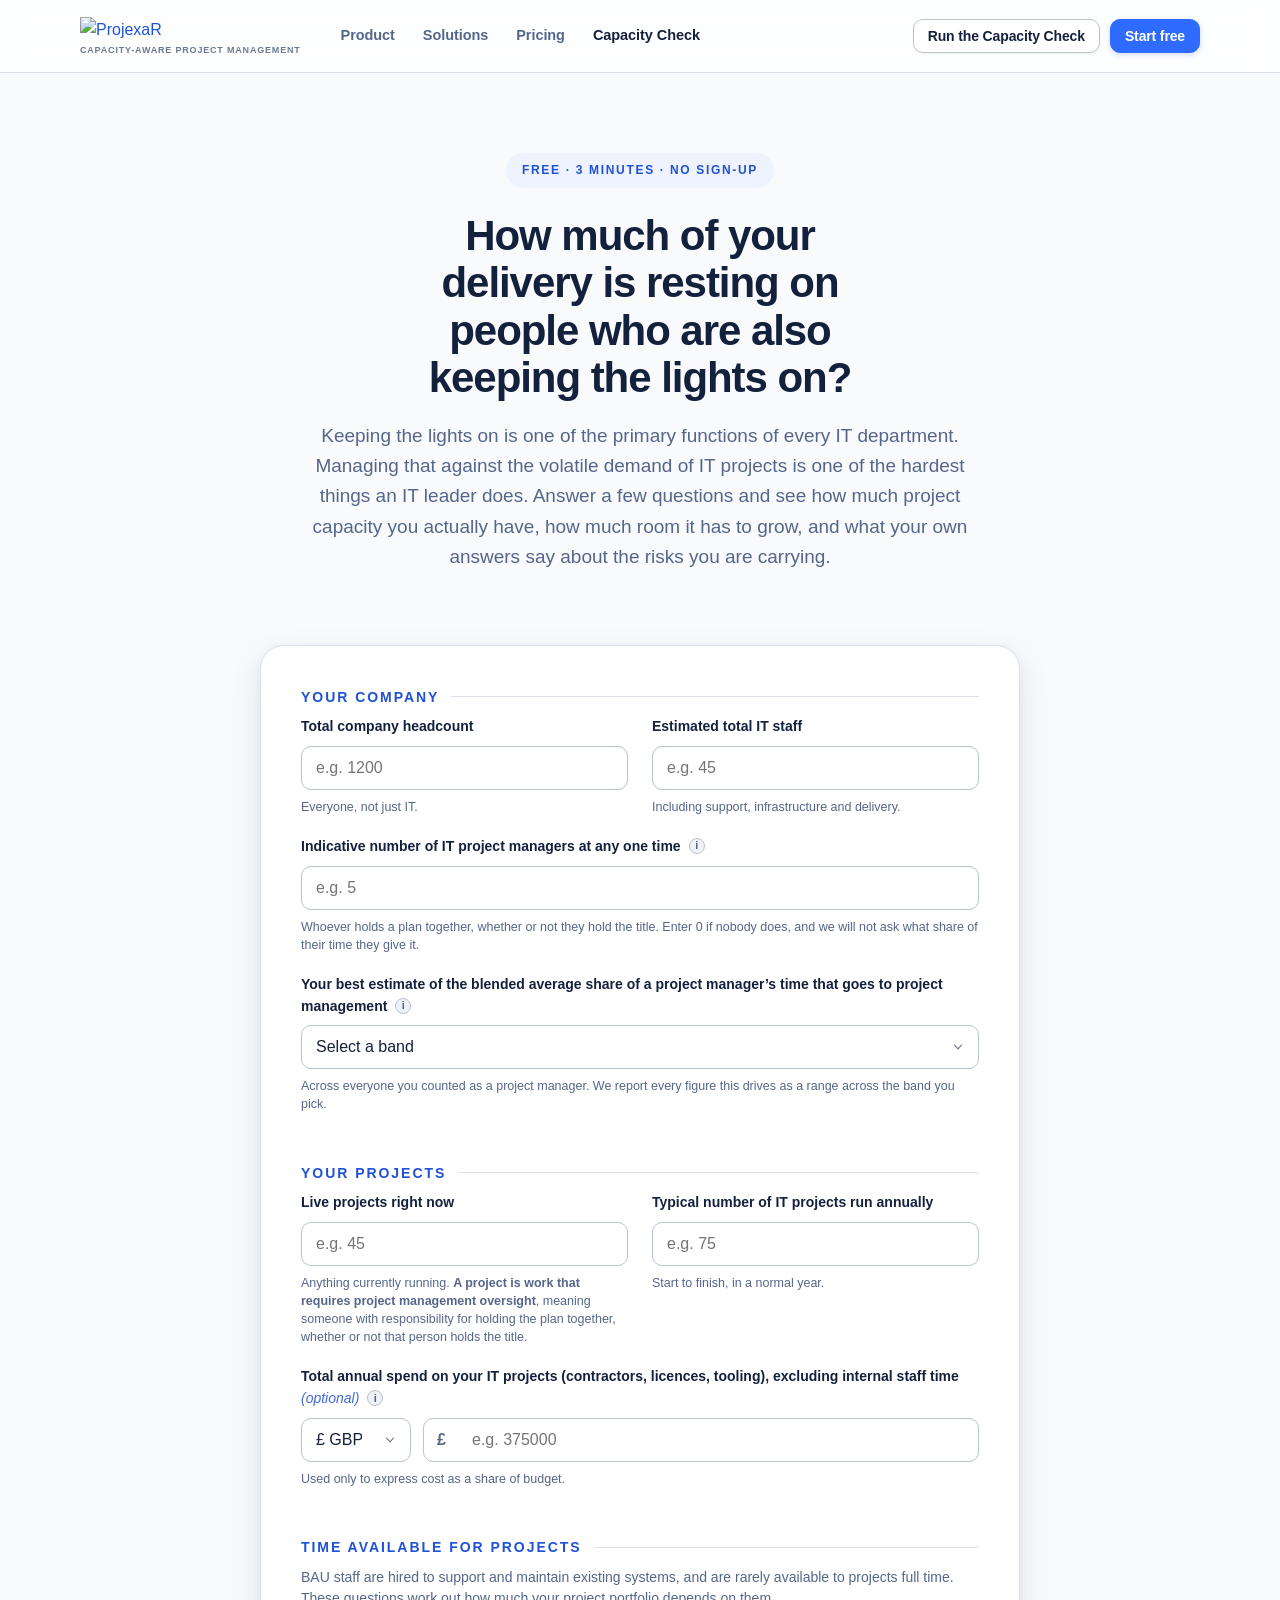
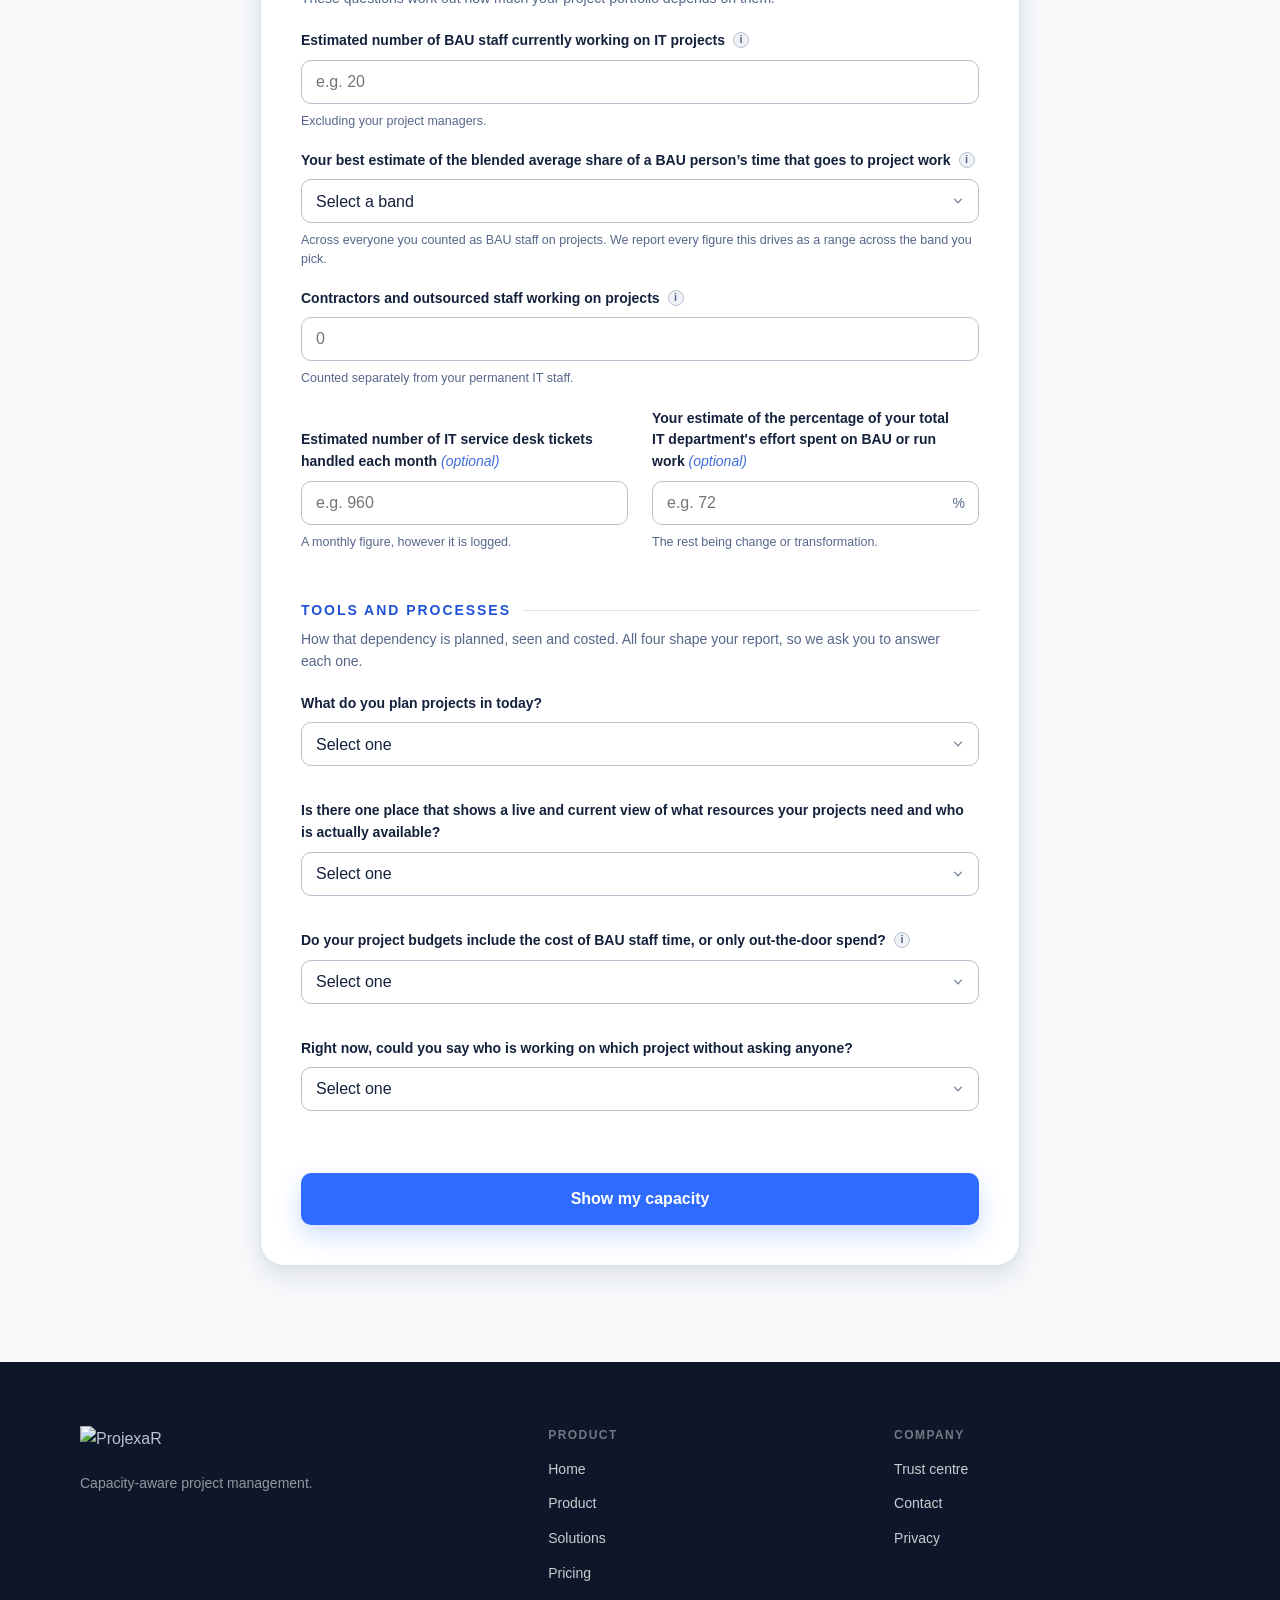
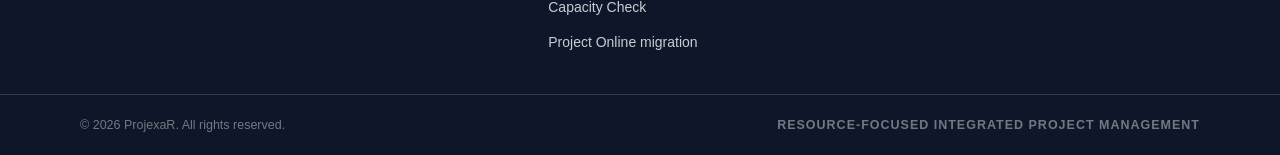
==== public/capacity-check/index.html @ 336a3973 "Replace two unsupported claims about Microsoft's products The PR15 source guard flagged two publishe" ====
<!DOCTYPE html>
<html lang="en-GB">
<head>
<meta charset="UTF-8">
<meta name="viewport" content="width=device-width, initial-scale=1.0">
<title>Capacity Check &mdash; ProjexaR</title>
<meta name="description" content="A free check of how much of your IT project delivery rests on BAU staff who are also keeping the lights on. Your results in a few minutes.">
<link rel="canonical" href="https://projexar.com/capacity-check/">
<link rel="icon" href="/assets/logo-mark.svg" type="image/svg+xml">
<!-- Link preview (§4.4). The report renders client-side, so a shared result URL
     previews blank in Teams and Slack and indexes blank. One static branded
     card, no per-result generation.

     og:image is absolute. A relative path fails on most platforms — they fetch
     the tag without a document base — and the failure is silent, which is how a
     relative path survives review.

     The description is generic on purpose. It describes the Capacity Check, not
     the reader's outcome: these tags are the same for every shared URL,
     including the permalinks that carry a respondent's own answers, and a
     description written about a result would be wrong on all of them. og:url is
     the canonical page for the same reason.

     Verification is manual and post-deploy. Teams and Slack cache OG data hard,
     so a first-attempt failure is nearly always a stale cache rather than broken
     markup — re-check through each platform's own debugger before editing
     anything here. -->
<meta property="og:type" content="website">
<meta property="og:url" content="https://projexar.com/capacity-check/">
<meta property="og:title" content="Capacity Check &mdash; ProjexaR">
<meta property="og:description" content="A free check of how much of your IT project delivery rests on BAU staff who are also keeping the lights on. Your results in a few minutes.">
<meta property="og:image" content="https://projexar.com/capacity-check/capacity-check-og.png">
<meta property="og:image:alt" content="A ProjexaR card reading &lsquo;Your projects are staffed by people who already have day jobs&rsquo;, above the words Capacity Check &mdash; free, three minutes, no sign-up.">
<meta name="twitter:card" content="summary_large_image">
<style>
/* ==========================================================================
   ProjexaR Capacity Check — v5 (BAU capacity model)

   Supersedes v4's commitment-count model. The calculation core and every
   output are new; the token block, page structure, gate, permalink and
   print-first stylesheet carry over.

   Token names are taken from the ProjexaR design system export. Tokens marked
   ✚ are additions and should be confirmed or replaced by Claude Design.
   No literal colour, size, radius or duration values outside :root.
   ========================================================================== */

/* The two faces, self-hosted from /assets/fonts. Declared here rather than
   linked, because this page carries its own tokens and does not load
   /styles/tokens.css — the identical block lives there for the rest of the
   site. Nothing is fetched from fonts.googleapis.com or fonts.gstatic.com:
   that request handed a third party the visitor's IP before any consent.
   Both families are variable, so one file per subset covers every weight. */
@font-face{
  font-family:"Manrope"; font-style:normal; font-weight:400 800; font-display:swap;
  src:url("/assets/fonts/manrope-latin.woff2") format("woff2");
  unicode-range:U+0000-00FF,U+0131,U+0152-0153,U+02BB-02BC,U+02C6,U+02DA,U+02DC,U+0304,U+0308,U+0329,U+2000-206F,U+20AC,U+2122,U+2191,U+2193,U+2212,U+2215,U+FEFF,U+FFFD;
}
@font-face{
  font-family:"Manrope"; font-style:normal; font-weight:400 800; font-display:swap;
  src:url("/assets/fonts/manrope-latin-ext.woff2") format("woff2");
  unicode-range:U+0100-02BA,U+02BD-02C5,U+02C7-02CC,U+02CE-02D7,U+02DD-02FF,U+0304,U+0308,U+0329,U+1D00-1DBF,U+1E00-1E9F,U+1EF2-1EFF,U+2020,U+20A0-20AB,U+20AD-20C0,U+2113,U+2C60-2C7F,U+A720-A7FF;
}
@font-face{
  font-family:"JetBrains Mono"; font-style:normal; font-weight:400 700; font-display:swap;
  src:url("/assets/fonts/jetbrains-mono-latin.woff2") format("woff2");
  unicode-range:U+0000-00FF,U+0131,U+0152-0153,U+02BB-02BC,U+02C6,U+02DA,U+02DC,U+0304,U+0308,U+0329,U+2000-206F,U+20AC,U+2122,U+2191,U+2193,U+2212,U+2215,U+FEFF,U+FFFD;
}
@font-face{
  font-family:"JetBrains Mono"; font-style:normal; font-weight:400 700; font-display:swap;
  src:url("/assets/fonts/jetbrains-mono-latin-ext.woff2") format("woff2");
  unicode-range:U+0100-02BA,U+02BD-02C5,U+02C7-02CC,U+02CE-02D7,U+02DD-02FF,U+0304,U+0308,U+0329,U+1D00-1DBF,U+1E00-1E9F,U+1EF2-1EFF,U+2020,U+20A0-20AB,U+20AD-20C0,U+2113,U+2C60-2C7F,U+A720-A7FF;
}
:root{
  --ink-25:#f8fafc; --ink-50:#eef1f6; --ink-100:#dde2ea; --ink-200:#b9c2cf;
  --ink-300:#939fb2; --ink-400:#6b7a90; --ink-500:#55668a; --ink-600:#3d4e73;
  --ink-700:#2b3b5e; --ink-800:#1e2c4c; --ink-900:#14213d; --ink-950:#0d1729;
  --blue-25:#f6f9ff; --blue-50:#eef3ff; --blue-100:#dce6ff; --blue-200:#b9cdff;
  --blue-300:#8daeff; --blue-400:#5e8cff; --blue-500:#2f6bff; --blue-600:#1f52d6;
  --blue-700:#183fa6; --blue-800:#142f7a; --blue-900:#10224f;
  --red-50:#fdeff0; --red-100:#fbd8da; --red-300:#ec6a73; --red-400:#e0424c; --red-500:#c22a34; --red-600:#8d1d25;
  --amber-50:#fff7e8; --amber-100:#ffecc7; --amber-300:#ffb93d; --amber-400:#e8991a; --amber-500:#b4740a; --amber-600:#7d5006;
  --teal-50:#e8fbf4; --teal-100:#c6f5e5; --teal-300:#2dd9a8; --teal-400:#17bd8e; --teal-500:#0e9e76; --teal-600:#0a7d5d; --teal-700:#08573f;

  --surface-page:#ffffff; --surface-subtle:var(--ink-25); --surface-card:#ffffff;
  --surface-muted:var(--ink-50); --surface-inverse:var(--ink-900);
  --surface-brand:var(--blue-500); --surface-brand-subtle:var(--blue-50);
  --surface-accent:var(--blue-900);     /* ✚ navy accent — portfolio growth ceiling */

  --text-body:var(--ink-700); --text-brand:var(--blue-600); --text-danger:var(--red-500);
  --text-heading:var(--ink-900);
  /* --text-strong was carried as an addition. The system's name for the darker
     heading colour is --text-heading, at the same value; kept as an alias so
     the use sites below still read as "strong". */
  --text-strong:var(--text-heading);
  /* These two are duplicated in /styles/tokens.css, which the rest of the site
     loads and this page deliberately does not. Change them in both places or
     the Capacity Check silently drifts from every other page. Both sit on
     --ink-500 (5.75:1 on white, 5.08:1 on --ink-50). The values they replace
     both failed WCAG AA: --ink-400 at 4.36:1 on white, --ink-300 at 2.68:1.
     The two tokens differ in intended usage, not in appearance. */
  --text-muted:var(--ink-500);
  --text-subtle:var(--ink-500);
  --text-inverse:#ffffff;
  --text-inverse-muted:rgba(255,255,255,.68);
  --text-accent-figure:var(--blue-300);/* ✚ growth ceiling figure on navy */

  --border-subtle:var(--ink-100); --border-default:var(--ink-200);
  --border-strong:var(--ink-300); --border-brand:var(--blue-500);
  --border-inverse:rgba(255,255,255,.16);
  --border-accent:rgba(255,255,255,.14); /* ✚ */
  --border-width:1px; --border-width-strong:1.5px; --focus-ring:rgba(47,107,255,.38);

  --status-over-bg:var(--red-50);      --status-over-dot:var(--red-300);    --status-over-fg:var(--red-500);
  --status-atrisk-bg:var(--amber-50);  --status-atrisk-dot:var(--amber-300);--status-atrisk-fg:var(--amber-500);
  --status-healthy-bg:var(--teal-50);  --status-healthy-dot:var(--teal-300);--status-healthy-fg:var(--teal-500);

  /* Solid RAG pill fills. Text colours are contrast-checked against each fill:
     white on --red-500 and dark ink on the amber and teal fills all clear
     WCAG AA at the pill's size and weight. */
  --pill-over-bg:var(--red-500);       --pill-over-fg:#ffffff;              /* ✚ */
  --pill-atrisk-bg:var(--amber-300);   --pill-atrisk-fg:var(--ink-900);     /* ✚ */
  --pill-healthy-bg:var(--teal-300);   --pill-healthy-fg:var(--ink-900);    /* ✚ */

  /* The corroboration check can return a note that carries no rating (§2.9), so
     it needs a neutral chip that is legible as "not a severity". Deliberately
     drawn from the ink ramp rather than the RAG ramp: a fourth colour beside
     red, amber and teal would read as a fourth severity. --ink-900 on --ink-100
     is 13.6:1, well clear of AA. */
  --pill-note-bg:var(--ink-100);       --pill-note-fg:var(--ink-900);
  --status-note-dot:var(--ink-200);

  /* Font stacks, confirmed against the design system export (tokens/fonts.css).
     The faces are declared @font-face at the top of this block, so the page
     stays self-contained and does not depend on /styles/tokens.css.
     --font-mono is unused here and declared for consistency with the system. */
  --font-sans:"Manrope","Helvetica Neue",Arial,sans-serif;
  --font-display:"Manrope","Helvetica Neue",Arial,sans-serif;
  --font-mono:"JetBrains Mono",ui-monospace,SFMono-Regular,Menlo,monospace;

  --text-display-3-size:clamp(30px,4.6vw,42px); --text-display-3-line:1.12; --text-display-3-track:-.025em;
  --text-h2-size:26px; --text-h2-line:1.24; --text-h2-track:-.017em;
  --text-h3-size:20px; --text-h3-line:1.3;  --text-h3-track:-.012em;
  --text-h4-size:17px; --text-h4-line:1.35;
  --text-body-lg-size:19px; --text-body-lg-line:1.6;
  --text-body-size:16px;    --text-body-line:1.62;
  --text-body-sm-size:14px; --text-body-sm-line:1.55;
  --text-caption-size:12.5px; --text-caption-line:1.45;
  --text-eyebrow-size:12px; --text-eyebrow-weight:700; --text-eyebrow-track:.14em; --text-eyebrow-line:1.2;
  /* ✚ The four fieldset headings. Same value as --text-body-sm-size, which is
     very likely the system's answer; kept separate pending that decision. */
  --text-legend-size:14px;                       /* ✚ */
  /* ✚ The single headline figure. The clamp tops out at --text-display-1-size;
     the system has no fluid step, so this stays local for now. */
  --text-figure-size:clamp(46px,8.5vw,76px);     /* ✚ */
  --text-metric-size:38px; --text-metric-line:1.05;
  --text-metric-track:-.02em; --text-metric-weight:800;
  --weight-regular:400; --weight-medium:500; --weight-semibold:600; --weight-bold:700; --weight-extrabold:800;

  --space-1:4px; --space-2:8px; --space-3:12px; --space-4:16px; --space-5:20px;
  --space-6:24px; --space-7:32px; --space-8:40px; --space-9:48px; --space-10:64px;
  --space-11:80px; --space-12:96px;

  --radius-xs:4px; --radius-sm:6px; --radius-md:10px; --radius-lg:14px; --radius-xl:20px;
  --radius-control:10px; --radius-card:16px; --radius-surface:24px; --radius-pill:999px;
  --rag-bar:4px;   /* ✚ no system equivalent — --radius-xs shares the value but
                      not the meaning, and the system has no border-width step
                      between --border-width-strong and this. */

  --shadow-xs:0 1px 2px rgba(20,33,61,.06);
  --shadow-sm:0 1px 3px rgba(20,33,61,.07),0 1px 2px rgba(20,33,61,.04);
  --shadow-md:0 4px 12px rgba(20,33,61,.08),0 1px 3px rgba(20,33,61,.05);
  --shadow-lg:0 12px 32px rgba(20,33,61,.10),0 2px 8px rgba(20,33,61,.05);
  --shadow-xl:0 28px 64px rgba(20,33,61,.14),0 6px 16px rgba(20,33,61,.06);
  --shadow-brand:0 10px 24px rgba(47,107,255,.24); --shadow-brand-sm:0 2px 6px rgba(47,107,255,.22);
  --shadow-focus:0 0 0 3px var(--focus-ring);

  --container-narrow:760px; --container-mid:920px; --gutter:24px;
  /* ✚ PR10 §2 — one reading column, for every prose block on the page.

     There was no such rule before this. Eight blocks carried a max-width in ch
     at five different values, and ch resolves against each element's OWN
     font-size: 58ch on the 19px hero lead is 672px, 60ch on the 12.5px bands
     statement is 457px, 64ch on the 14px navy-card notes is 547px. Five nominal
     values across four type sizes produced eight different columns between
     457px and 695px inside containers between 678px and 872px. Three more prose
     blocks — the finding bodies, the gate blurb and the closing verdict —
     carried no measure at all and ran to their container, the finding bodies at
     77 characters against the 60 of the section lead directly above them. The
     blocks that read as broken were the ones set in the smallest type, because
     that is where a character count and a physical column disagree most.

     A reading measure is a physical distance, not a character count. The
     character-count heuristic is a proxy for that distance at body size; used
     across four sizes it inverts, giving the smallest type the shortest line.
     The same finding is already recorded at --midcta-measure, where PR5 reached
     it for one box and did not generalise it.

     660px is the column. At the four sizes the page sets prose in it is 57
     characters at 19px, 68 at 16px and 77 at 14px — the whole range inside the
     comfortable band, and the same column on screen for all of them. Where a
     container is narrower than 660px the container wins, which is the correct
     order: this caps a measure, it does not set one.

     Two rules are deliberately NOT this one, and neither is a reading measure:
     .hero h1's 19ch, which balances a display headline by line count, and
     --midcta-measure, which is an alignment column shared by children of three
     different sizes. */
  --measure:660px;         /* ✚ */
  --bar-height:10px;       /* ✚ the band track under a rated tile, and the row
                         its two threshold labels sit in. No system equivalent —
                         the system has no meter or track component. */
  --bar-tick-row:16px;     /* ✚ */
  --midcta-measure:500px;  /* ✚ the single content width inside the conversion
                         box. Everything in it sits in this column; only the
                         alignment inside the column changes. In px and not in
                         ch: max-width in ch resolves against each element's own
                         font-size, so a ch measure gave the 20px heading, the
                         16px prose and the 12.5px trial line three different
                         widths — which is the fault, not the fix. 500px is the
                         prose measure the box already had, around 52 characters
                         of body text. */
  --fact-figure-col:156px; /* ✚ the fixed first column of Your Numbers. Measured
                         at --text-h3-size against the widest figures the list
                         can print: "Not computed" is 138px and a three-digit
                         FTE range 149px, so this leaves room without leaving a
                         hole. Anything wider wraps inside the column. No system
                         equivalent. */
  --tile-min:260px;   /* ✚ smallest a RAG tile gets before the grid rewraps; the
                         min() at the use site keeps the track from overflowing a
                         viewport narrower than the track itself */
  --control-height-md:44px; --control-height-lg:52px;
  --control-pad-x-sm:14px; --control-pad-x-lg:28px;
  --duration-fast:140ms; --ease-standard:cubic-bezier(.2,.6,.2,1);
  --lift-y:-2px; --press-scale:.985;
}
@media (prefers-reduced-motion:reduce){
  :root{ --duration-fast:0ms; --lift-y:0px; --press-scale:1; }
  *,*::before,*::after{ animation-duration:.001ms !important; transition-duration:.001ms !important; }
}
*,*::before,*::after{ box-sizing:border-box; }
body{ margin:0; background:var(--surface-subtle); color:var(--text-body); font-family:var(--font-sans);
  font-size:var(--text-body-size); line-height:var(--text-body-line); -webkit-font-smoothing:antialiased; }
h1,h2,h3{ margin:0; font-family:var(--font-display); color:var(--text-strong); }
p{ margin:0; }
a{ color:var(--text-brand); }
:focus-visible{ outline:none; box-shadow:var(--shadow-focus); border-radius:var(--radius-sm); }
.wrap{ max-width:var(--container-mid); margin:0 auto; padding-inline:var(--gutter); }

.hero{ padding-block:var(--space-11) var(--space-6); text-align:center; }
.eyebrow{ display:inline-block; font-size:var(--text-eyebrow-size); font-weight:var(--text-eyebrow-weight);
  letter-spacing:var(--text-eyebrow-track); text-transform:uppercase; color:var(--text-brand);
  background:var(--surface-brand-subtle); padding:var(--space-2) var(--space-4); border-radius:var(--radius-pill); }
.hero h1{ font-size:var(--text-display-3-size); line-height:var(--text-display-3-line);
  letter-spacing:var(--text-display-3-track); font-weight:var(--weight-extrabold);
  max-width:19ch; margin:var(--space-6) auto var(--space-5); }
.hero .lead{ font-size:var(--text-body-lg-size); line-height:var(--text-body-lg-line);
  color:var(--text-muted); max-width:var(--measure); margin-inline:auto; }

/* ---------------------------------------------------------------- the form */
.panel{ background:var(--surface-card); border:var(--border-width) solid var(--border-subtle);
  border-radius:var(--radius-surface); box-shadow:var(--shadow-lg); padding:var(--space-8);
  max-width:var(--container-narrow); margin:var(--space-9) auto var(--space-12); text-align:left; }

/* PR10 §5 — the collapse control above the form.

   Not rendered until a report exists. Before that there is nothing to collapse
   and the page is unchanged from what it has always been, which is the point:
   the manual path meets this control only after it has produced the thing the
   control hides. Styled as a card rather than as a disclosure triangle, because
   collapsed it is the only thing between the header and the results and has to
   look like a control rather than like a caption. */
.tool-shell > summary{ display:none; }
.tool-shell[data-collapsible] > summary{
  display:flex; align-items:baseline; flex-wrap:wrap; gap:var(--space-2) var(--space-4);
  max-width:var(--container-narrow); margin:var(--space-9) auto 0; cursor:pointer; list-style:none;
  padding:var(--space-4) var(--space-6); background:var(--surface-card);
  border:var(--border-width) solid var(--border-subtle); border-radius:var(--radius-card);
  box-shadow:var(--shadow-sm); }
.tool-shell > summary::-webkit-details-marker{ display:none; }
.tool-shell[data-collapsible] > summary:hover{ border-color:var(--border-strong); }
.tool-shell[data-collapsible] > summary:focus-visible{ outline:none; box-shadow:var(--shadow-focus); }
.tool-summary-label{ font-weight:var(--weight-bold); color:var(--text-strong); }
.tool-summary-hint{ font-size:var(--text-body-sm-size); color:var(--text-muted); }
/* The chevron, drawn the same way the finding cards draw theirs. */
.tool-shell[data-collapsible] > summary::after{ content:""; margin-left:auto; width:9px; height:9px; flex:none;
  align-self:center; border-right:2px solid var(--text-subtle); border-bottom:2px solid var(--text-subtle);
  transform:rotate(45deg) translate(-2px,-2px); transition:transform var(--duration-fast) var(--ease-standard); }
.tool-shell[data-collapsible][open] > summary::after{ transform:rotate(-135deg) translate(-2px,-2px); }
/* With the summary present the panel no longer needs its own top margin: the
   two would otherwise stack into a gap wider than either. */
.tool-shell[data-collapsible] .panel{ margin-top:var(--space-4); }

.fieldset{ border:0; padding:0; margin:0; }
.fieldset + .fieldset{ margin-top:var(--space-9); }
.legend{ display:flex; align-items:center; gap:var(--space-3); width:100%;
  font-size:var(--text-legend-size); font-weight:var(--weight-extrabold);
  letter-spacing:var(--text-eyebrow-track); text-transform:uppercase; color:var(--text-brand);
  margin-bottom:var(--space-2); padding:0; }
.legend::after{ content:""; flex:1; height:var(--border-width); background:var(--border-subtle); }
.legend-note{ display:block; margin-bottom:var(--space-5); max-width:var(--measure);
  font-size:var(--text-body-sm-size); line-height:var(--text-body-sm-line); color:var(--text-muted); }

/* Two columns of label / control / footnote, aligned row by row. Subgrid keeps
   a long label in one column from pushing its own control out of step with the
   control beside it; the @supports fallback reserves two lines of label height
   instead, which is close enough on the browsers that need it. */
.grid{ display:grid; grid-template-columns:1fr 1fr; column-gap:var(--space-6); row-gap:var(--space-5); align-items:start; }
.field{ display:grid; grid-template-rows:subgrid; grid-row:span 3; row-gap:var(--space-2); min-width:0; }
.field.full{ grid-column:1 / -1; }
@supports not (grid-template-rows:subgrid){
  .field{ display:block; } .field > * + *{ margin-top:var(--space-2); }
  .grid > .field > label{ min-height:calc(2 * var(--text-body-sm-size) * var(--text-body-sm-line)); }
}
@media (max-width:600px){
  .grid{ grid-template-columns:1fr; }
  .field{ grid-row:auto; grid-template-rows:none; display:block; }
  .field > * + *{ margin-top:var(--space-2); }
}
.field label{ font-size:var(--text-body-sm-size); line-height:var(--text-body-sm-line);
  font-weight:var(--weight-semibold); color:var(--text-strong); align-self:end; }
.field label .opt{ font-weight:var(--weight-medium); font-style:italic; color:var(--text-brand); opacity:.85; }
.field .under{ font-size:var(--text-caption-size); line-height:var(--text-caption-line); align-self:start; }
.field .hint{ color:var(--text-subtle); }
.field .error{ display:none; font-weight:var(--weight-semibold); color:var(--text-danger); }
.field.is-invalid .hint{ display:none; }
.field.is-invalid .error{ display:block; }

.info{ display:inline-flex; align-items:center; justify-content:center; flex:none;
  width:16px; height:16px; margin-left:var(--space-2); vertical-align:text-bottom;
  border-radius:var(--radius-pill); background:var(--surface-muted); color:var(--text-subtle);
  font-size:11px; font-weight:var(--weight-bold); font-style:normal; cursor:help;
  border:var(--border-width) solid var(--border-default); }
.info:hover,.info:focus-visible{ background:var(--surface-brand-subtle); color:var(--text-brand); border-color:var(--border-brand); }
/* The icon is an atomic inline, so UAX #14 allows a line break either side of
   it whether or not there is whitespace there — a label long enough to wrap can
   drop it onto a line of its own, away from the word it annotates. Asking for a
   considered last line pulls the preceding word down with it instead. Browsers
   without text-wrap:pretty simply keep today's behaviour. */
.tile .t-label,.field label{ text-wrap:pretty; }
.tip{ position:relative; display:inline-block; }
.tip::after{ content:attr(data-tip); position:absolute; left:0; top:calc(100% + var(--space-2));
  width:min(320px,72vw); z-index:20; opacity:0; visibility:hidden;
  background:var(--surface-inverse); color:var(--text-inverse);
  padding:var(--space-3) var(--space-4); border-radius:var(--radius-md); box-shadow:var(--shadow-lg);
  font-size:var(--text-caption-size); line-height:var(--text-caption-line); font-weight:var(--weight-regular);
  transition:opacity var(--duration-fast) var(--ease-standard); }
.tip:hover::after,.tip:focus-within::after{ opacity:1; visibility:visible; }

.control{ position:relative; }
.control[data-suffix]::after{ content:attr(data-suffix); position:absolute; right:var(--control-pad-x-sm);
  top:50%; transform:translateY(-50%); pointer-events:none;
  font-size:var(--text-body-sm-size); color:var(--text-subtle); }
.control[data-suffix] input{ padding-right:var(--space-10); }
.control.with-prefix input{ padding-left:var(--space-9); }
.control .prefix{ position:absolute; left:var(--control-pad-x-sm); top:50%; transform:translateY(-50%);
  pointer-events:none; font-size:var(--text-body-size); color:var(--text-muted); font-weight:var(--weight-semibold); }
input[type=number],input[type=text],input[type=email],select{
  width:100%; height:var(--control-height-md); padding-inline:var(--control-pad-x-sm);
  font:inherit; font-size:var(--text-body-size); color:var(--text-strong);
  background:var(--surface-card); border:var(--border-width-strong) solid var(--border-default);
  border-radius:var(--radius-control); transition:border-color var(--duration-fast) var(--ease-standard); }
input:disabled{ background:var(--surface-muted); color:var(--text-subtle); }
select{ appearance:none; padding-right:var(--space-9); cursor:pointer;
  background-image:url("data:image/svg+xml,%3Csvg xmlns='http://www.w3.org/2000/svg' viewBox='0 0 20 20' fill='%236b7a90'%3E%3Cpath fill-rule='evenodd' d='M5.23 7.21a.75.75 0 011.06.02L10 11.148l3.71-3.918a.75.75 0 111.08 1.04l-4.25 4.5a.75.75 0 01-1.08 0l-4.25-4.5a.75.75 0 01.02-1.06z' clip-rule='evenodd'/%3E%3C/svg%3E");
  background-repeat:no-repeat; background-position:right var(--space-3) center; background-size:16px; }
input:focus,select:focus{ outline:none; border-color:var(--border-brand); box-shadow:var(--shadow-focus); }
[aria-invalid="true"]{ border-color:var(--status-over-fg) !important; }
.spend-row{ display:grid; grid-template-columns:110px 1fr; gap:var(--space-3); }

.btn{ display:inline-flex; align-items:center; justify-content:center; gap:var(--space-2);
  height:var(--control-height-lg); padding-inline:var(--control-pad-x-lg); font:inherit;
  font-size:var(--text-body-size); font-weight:var(--weight-bold); text-decoration:none;
  border:var(--border-width-strong) solid transparent; border-radius:var(--radius-control); cursor:pointer;
  transition:transform var(--duration-fast) var(--ease-standard), background-color var(--duration-fast) var(--ease-standard); }
.btn-primary{ background:var(--surface-brand); color:var(--text-inverse); box-shadow:var(--shadow-brand); }
.btn-primary:hover{ background:var(--blue-600); transform:translateY(var(--lift-y)); }
.btn-primary:active{ transform:scale(var(--press-scale)); }
/* Quiet variant. The download anchor and the trial CTA both want to be
   buttons, and two primaries on one screen is two primaries. Same geometry as
   .btn-primary, borrowed from the site chrome's own secondary. */
.btn-secondary{ background:var(--surface-card); color:var(--text-strong);
  border-color:var(--border-default); box-shadow:var(--shadow-xs); }
.btn-secondary:hover{ background:var(--surface-muted); transform:translateY(var(--lift-y)); }
.btn-secondary:active{ transform:scale(var(--press-scale)); }
.btn-block{ width:100%; margin-top:var(--space-9); }

/* -------------------------------------------------------------- the report */
#report[hidden]{ display:none; }
/* PR10 §5.1. Both paths scroll here with block:'start', and the site header is
   position:sticky and 73px tall, so "the top of the report" put the report's own
   heading behind it. It has done that on the manual path since the header
   became sticky; the reopened link is where it stops being survivable, because
   that reader has not watched the page scroll and has no idea anything is above
   the fold. One value, both paths, and it is the browser's own scroll anchoring
   rather than an offset computed in script. */
#report{ padding-bottom:var(--space-12); scroll-margin-top:var(--space-11); }
.section{ max-width:var(--container-narrow); margin:var(--space-10) auto 0; }
.section:first-child{ margin-top:var(--space-9); }
.section-title{ font-size:var(--text-h3-size); line-height:var(--text-h3-line);
  letter-spacing:var(--text-h3-track); font-weight:var(--weight-bold); margin-bottom:var(--space-2); }
.section-sub{ font-size:var(--text-body-lg-size); line-height:var(--text-body-lg-line);
  color:var(--text-muted); margin-bottom:var(--space-6); max-width:var(--measure); }
.section-sub strong{ color:var(--text-strong); font-weight:var(--weight-bold); }

/* PR7 §3.1 — the bands statement on screen. Set apart from the tiles above it
   by a rule and a tinted ground rather than by a heading alone: it is a
   different kind of thing from a rating, and a reader skimming for figures
   should be able to see where the figures stop and the methodology starts.

   PR10 §2. This is the block the measure fault was worst in, and the comment
   that used to sit here recorded how: "measure held to the body text's 60ch".
   It was not the body text's. Body is 16px and this block was set at 12.5px, so
   its 60ch resolved to 457px inside a 720px card — 64% of the card it sits in,
   the narrowest column on the page under the longest block on the page. PR7
   moved this out from behind the email gate precisely so a reader could see the
   sourcing behind a rating; set at caption size in a two-thirds column it read
   as the footnote it had been promoted out of being.

   Two changes, and they are separate. The measure is now the page's one column
   (--measure). The size is now the same body-sm the other supporting-prose
   blocks use, because 400 words of sourcing is body copy and caption size is
   what made it read as a footnote. The looser body line-height stays: it is the
   longest continuous read on the page. Not one word of the statement itself is
   touched — it is out of bounds under PR6 §6. */
.bands-note{ margin-top:var(--space-6); padding:var(--space-5) var(--space-5) var(--space-4);
  border-top:var(--border-width) solid var(--border-subtle); background:var(--surface-subtle);
  border-radius:var(--radius-control); }
.bands-note p{ font-size:var(--text-body-sm-size); line-height:var(--text-body-line);
  color:var(--text-muted); max-width:var(--measure); }
.bands-note em{ font-style:italic; }
.bands-head{ font-size:var(--text-body-size); font-weight:var(--weight-bold);
  color:var(--text-strong); margin-bottom:var(--space-3); }
/* PR15 §2.3. The claim stays visible; the evidence behind it is disclosed.
   Native <details>, so the control is keyboard-operable and announced by the
   browser with no script deciding - and so the printed report, which renders
   #pr-bands and not this, cannot inherit a collapsed element.

   The marker is the browser's own. Restyling a disclosure triangle is how one
   ends up invisible in a browser nobody tested, and the word beside it is
   already doing the work. */
.bands-more{ margin-top:var(--space-4); }
.bands-more-sum{ cursor:pointer; font-size:var(--text-body-sm-size);
  line-height:var(--text-body-sm-line); font-weight:var(--weight-semibold);
  color:var(--text-brand); max-width:var(--measure); }
.bands-more-sum:focus-visible{ outline:2px solid var(--focus-ring); outline-offset:3px;
  border-radius:var(--radius-sm); }
.bands-more[open] .bands-more-sum{ margin-bottom:var(--space-3); }

/* Category one — RAG tiles. Rated against a threshold, so they carry both a
   coloured top bar and a solid-fill pill; the pill is what a print-out or a
   colour-blind reader goes by, since it says the verdict in words. */
.tile-grid{ display:grid; grid-template-columns:repeat(auto-fit,minmax(min(var(--tile-min),100%),1fr)); gap:var(--space-4); }
/* The contractor companion, when there are three tiles and the track fits two.
   It used to sit alone on a second row with an empty half beside it.

   Three across was the first thing tried and it does not pay: at the narrow
   column's 760px a third track leaves every tile 243px, under the --tile-min
   the grid is built on, and both rated labels break across three lines to make
   room for the one tile that is not rated. Full width costs the rated tiles
   nothing, closes the gap, and says what the tile is — a companion to the BAU
   figure above it rather than a third measure beside it. Below the breakpoint
   the grid is one column already and this changes nothing. */
.tile-grid .tile.unrated:nth-child(3):last-child{ grid-column:1 / -1; }
.tile{ background:var(--surface-card); border:var(--border-width) solid var(--border-subtle);
  border-top:var(--rag-bar) solid var(--border-strong); border-radius:var(--radius-card);
  box-shadow:var(--shadow-sm); padding:var(--space-5) var(--space-6) var(--space-6); }
.tile.over{ border-top-color:var(--status-over-fg); }
.tile.atrisk{ border-top-color:var(--status-atrisk-dot); }
.tile.healthy{ border-top-color:var(--status-healthy-fg); }
.tile .t-top{ display:flex; align-items:flex-start; justify-content:space-between; gap:var(--space-4); }
.tile .t-label{ font-size:var(--text-body-sm-size); line-height:var(--text-body-sm-line);
  font-weight:var(--weight-semibold); color:var(--text-strong); }
.tile .t-value{ font-family:var(--font-display); font-size:var(--text-metric-size);
  font-weight:var(--text-metric-weight); letter-spacing:var(--text-metric-track);
  line-height:var(--text-metric-line);
  color:var(--text-strong); margin-block:var(--space-3) var(--space-2); }
.tile.over .t-value{ color:var(--status-over-fg); }
.tile.atrisk .t-value{ color:var(--amber-600); }
.tile.healthy .t-value{ color:var(--status-healthy-fg); }
.tile .t-note{ font-size:var(--text-body-sm-size); line-height:var(--text-body-sm-line); color:var(--text-muted); }
/* §5 — the band track. Drawn in the tool's own band colours: the three zones
   take the tints the RAG statuses already use as backgrounds, and the mark
   takes the same colour as the figure above it, so mark and figure read as one
   statement rather than two. Nothing here is a new colour.

   The mark sits above the zones rather than punching through them, because a
   range that spans a threshold has to be legible as one mark crossing a
   boundary — not as two segments in different tints. */
.band-bar{ margin-top:var(--space-4); }
.bb-track{ position:relative; display:flex; height:var(--bar-height);
  background:var(--surface-muted); border-radius:var(--radius-pill); overflow:hidden; }
.bb-zone{ height:100%; }
.bb-zone.healthy{ background:var(--status-healthy-bg); }
.bb-zone.atrisk{ background:var(--status-atrisk-bg); }
/* Takes what the other two leave, so the three tile the track exactly. */
.bb-zone.over{ flex:1; background:var(--status-over-bg); }
.bb-mark{ position:absolute; top:0; bottom:0; border-radius:var(--radius-pill);
  background:var(--border-strong); }
.bb-mark.over{ background:var(--status-over-fg); }
.bb-mark.atrisk{ background:var(--amber-600); }
.bb-mark.healthy{ background:var(--status-healthy-fg); }
.bb-ticks{ position:relative; height:var(--bar-tick-row); margin-top:var(--space-2); }
.bb-tick{ position:absolute; top:0; transform:translateX(-50%); white-space:nowrap;
  font-size:var(--text-caption-size); line-height:var(--text-caption-line);
  color:var(--text-subtle); font-variant-numeric:tabular-nums; }
/* A hairline back up to the zone boundary the label names, so the label is
   attached to a position rather than floating near one. */
.bb-tick::before{ content:""; position:absolute; left:50%; top:calc(-1 * var(--space-2));
  width:var(--border-width); height:var(--space-2); background:var(--border-default); }

/* Unrated. The contractor companion carries a figure and no judgement, and the
   neutral top border is what says so before the chip is read. Nothing here
   draws a band track: it has no thresholds to draw. */
.tile.unrated{ border-top-color:var(--border-subtle); }
.tile.unrated .t-value{ color:var(--text-default, inherit); }

/* §6. The in-page anchor to the report, under the tiles it belongs to. */
.tile-cta{ margin-top:var(--space-6); }

/* Solid fills, never a tint — the pill has to survive being photocopied. */
.pill{ flex:none; display:inline-flex; align-items:center; font-size:var(--text-eyebrow-size);
  font-weight:var(--weight-bold); text-transform:uppercase; letter-spacing:var(--text-eyebrow-track);
  padding:var(--space-1) var(--space-3); border-radius:var(--radius-pill); }
.pill.over{ background:var(--pill-over-bg); color:var(--pill-over-fg); }
.pill.atrisk{ background:var(--pill-atrisk-bg); color:var(--pill-atrisk-fg); }
.pill.healthy{ background:var(--pill-healthy-bg); color:var(--pill-healthy-fg); }
.pill.note{ background:var(--pill-note-bg); color:var(--pill-note-fg); }

/* Category two — the portfolio growth ceiling callout. Deliberately neither a RAG
   tile nor a plain bullet: it is a projection rather than a measurement, and
   the navy fill is what keeps it from being read as either. */
.ceiling{ margin-top:var(--space-6);
  background:var(--surface-accent); border-radius:var(--radius-card);
  box-shadow:var(--shadow-lg); padding:var(--space-8) var(--space-7); }
/* PR15 addendum §2.1. Centring the prose alone left the eyebrow and the
   figure flush at the card's padding edge and the body 18px in, which reads as
   a mistake rather than as a column. Every child of the card takes the same
   centred column now, so there is one left edge on the card instead of two.
   The cap is unchanged at 660px and this is not a per-block exception: it is
   the same --measure the rest of the page uses, applied to the blocks that had
   been escaping it. */
.ceiling .h-eyebrow{ font-size:var(--text-eyebrow-size); font-weight:var(--text-eyebrow-weight);
  letter-spacing:var(--text-eyebrow-track); text-transform:uppercase; color:var(--text-inverse-muted);
  max-width:var(--measure); margin-inline:auto; }
.ceiling .h-figure{ font-family:var(--font-display); font-size:var(--text-h2-size);
  font-weight:var(--weight-extrabold); letter-spacing:var(--text-h2-track);
  line-height:var(--text-h2-line); color:var(--text-accent-figure); margin-block:var(--space-3) var(--space-3);
  max-width:var(--measure); margin-inline:auto; }
/* The figure switches off the accent colour whenever it is a sentence rather
   than a count — running above the sustainable pace, sitting exactly on it, or
   no ceiling to compute. The accent is reserved for headroom there is some of. */
.ceiling.is-constrained .h-figure{ color:var(--text-inverse); }
/* PR15 §3.1. The measure capped the text at 660px while the card ran wider,
   so the whole of the slack fell on the right and read as a margin fault
   rather than as a reading column. Centred, so it falls equally either side.
   The cap itself does not move: PR10's root cause was five nominal measures
   across four type sizes producing eight columns, and a per-block exception
   here is that fault starting again. */
.ceiling .h-note{ font-size:var(--text-body-sm-size); line-height:var(--text-body-sm-line);
  color:var(--text-inverse-muted); max-width:var(--measure); margin-inline:auto; }
.ceiling .h-note strong{ color:var(--text-inverse); font-weight:var(--weight-semibold); }

/* Two callouts of the same category — the full cost of the portfolio and the
   growth ceiling — and which one leads depends on the answer about budgets.
   Ordering them in the flow rather than in the markup keeps one set of nodes
   for the suite to capture and one set of ids for the print report to read. */
/* The measure lives here, once, so both callouts and the suppression note
   share a width and a padding. It used to sit on each card with auto inline
   margins — which in a column flex container cancels the cross-axis stretch
   and leaves every child shrink-to-fit against its own content. That is why
   the cost card came out inset on both sides against the ceiling card beside
   it: two cards, two different content widths, one apparent mistake. */
.hero-area{ display:flex; flex-direction:column;
  max-width:var(--container-narrow); margin-inline:auto; }
.hero-area .secondary{ box-shadow:var(--shadow-md); }
.hero-area .secondary .h-figure{ font-size:var(--text-h3-size); line-height:var(--text-h3-line); }
/* The stated reason where a suppressed cost block would have been. Deliberately
   not a callout: there is no figure, and the reader is owed an explanation
   rather than an empty tile. */
.hero-note{ order:2; margin-top:var(--space-4);
  font-size:var(--text-body-sm-size); line-height:var(--text-body-sm-line);
  color:var(--text-muted); }

/* The loaded-cost control sits inside the cost callout, on the figure it
   drives. Input furniture on a dark ground, so it borrows the callout's
   inverse text colours rather than the form's. */
/* PR15 §3.1. The rule and the salary input spanned the card while the text
   beside them spanned the measure, which is what made the asymmetry visible
   here rather than merely present. They agree now: the measure goes on the
   block, so the border, the input row and the parts all sit in one centred
   column. .a-parts keeps its own cap for the case where this rule is edited -
   a cap that is inherited and a cap that is declared are different failure
   modes, and the declared one is the guard. */
.assumption{ margin-top:var(--space-5); padding-top:var(--space-5);
  max-width:var(--measure); margin-inline:auto;
  border-top:1px solid var(--border-inverse-subtle, rgba(255,255,255,.18)); }
.assumption .a-row{ display:flex; flex-wrap:wrap; align-items:center; gap:var(--space-3);
  font-size:var(--text-body-sm-size); color:var(--text-inverse-muted); }
.assumption label{ font-size:var(--text-body-sm-size); color:var(--text-inverse-muted); }
.assumption input{ width:9rem; padding:var(--space-2) var(--space-3);
  border:1px solid rgba(255,255,255,.34); border-radius:var(--radius-input, 8px);
  background:rgba(255,255,255,.08); color:var(--text-inverse);
  font-family:var(--font-mono, monospace); font-size:var(--text-body-sm-size); }
.assumption input:focus-visible{ outline:2px solid var(--text-accent-figure); outline-offset:2px; }
.assumption .a-parts{ margin-top:var(--space-3); font-size:var(--text-body-sm-size);
  line-height:var(--text-body-sm-line); color:var(--text-inverse-muted);
  max-width:var(--measure); margin-inline:auto; }
.assumption .a-parts strong{ color:var(--text-inverse); font-weight:var(--weight-semibold); }

/* Checks on the respondent's own answers. Not findings, and styled apart from
   them so the difference is visible before the heading is read. */
.checks{ display:flex; flex-direction:column; gap:var(--space-4); }
.check-item{ border:1px solid var(--border-subtle); border-radius:var(--radius-card);
  padding:var(--space-5) var(--space-6); background:var(--surface-raised, #fff); }
.check-item .c-head{ display:flex; align-items:center; gap:var(--space-3);
  margin-bottom:var(--space-3); flex-wrap:wrap; }
.check-item .c-title{ font-weight:var(--weight-semibold); }
.check-item .c-body{ font-size:var(--text-body-sm-size); line-height:var(--text-body-sm-line);
  color:var(--text-muted); max-width:var(--measure); }
/* PR7 item 6 — the observation. No pill, because it is not rated and a pill in
   that position reads as a fourth point on the scale above it. Set apart by a
   tinted ground and a rule instead, so a reader can see at a glance that it is
   a different kind of statement without being given a word that ranks it. */
.check-item.is-observation{ background:var(--surface-subtle); border-style:dashed; }
.check-item.is-observation .c-title{ font-weight:var(--weight-semibold);
  margin-bottom:var(--space-3); }

/* Category three — informational bullets. No threshold exists for any of
   these, so nothing here is rated and nothing here is coloured. */
.facts{ list-style:none; margin:0; padding:0; display:flex; flex-direction:column; gap:var(--space-3); }
/* Two columns, and the first is fixed. It used to be a flex row with a 5.5ch
   minimum on the figure, so "3.8%" and "6.2–8.0 FTE" started their
   descriptions at different x and the list had no left rail at all. The track
   is sized to the widest figure the report can print, with room; anything
   wider wraps inside its own column rather than pushing the description
   along. Figures stay left-aligned — the rail they make then lines up with
   the section heading, its lead and the tiles above. */
.fact{ display:grid; grid-template-columns:var(--fact-figure-col) minmax(0,1fr);
  align-items:baseline; column-gap:var(--space-5);
  background:var(--surface-card); border:var(--border-width) solid var(--border-subtle);
  border-radius:var(--radius-md); box-shadow:var(--shadow-xs); padding:var(--space-5) var(--space-6); }
.fact .f-figure{ overflow-wrap:anywhere; font-family:var(--font-display);
  font-size:var(--text-h3-size); line-height:var(--text-h3-line); font-weight:var(--weight-extrabold);
  letter-spacing:var(--text-h3-track); color:var(--text-strong); }
.fact .f-label{ font-size:var(--text-body-size); line-height:var(--text-body-line);
  font-weight:var(--weight-semibold); color:var(--text-strong); }
.fact .f-note{ font-size:var(--text-body-sm-size); font-weight:var(--weight-regular);
  color:var(--text-muted); }
/* Stacked below the breakpoint, where a fixed track would leave the
   description four or five words wide. Figure and description then both start
   at the card's padding edge, so every row still shares an x. */
@media (max-width:600px){
  .fact{ grid-template-columns:minmax(0,1fr); row-gap:var(--space-2); }
}

/* The ticket-volume consistency check. Sits under the bullet it questions, and
   is not RAG-rated — it queries an input rather than judging an output. */

/* Cards. Native details/summary, so they are keyboard-operable and printable
   without any script deciding whether they are open. */
.rag-list{ display:flex; flex-direction:column; gap:var(--space-3); }
.rag{ background:var(--surface-card); border:var(--border-width) solid var(--border-subtle);
  border-left:var(--rag-bar) solid var(--border-strong); border-radius:var(--radius-md); box-shadow:var(--shadow-sm); }
.rag.over{ border-left-color:var(--status-over-dot); }
.rag.atrisk{ border-left-color:var(--status-atrisk-dot); }
.rag.healthy{ border-left-color:var(--status-healthy-dot); }
.rag.note{ border-left-color:var(--status-note-dot); }
.rag > summary{ display:flex; align-items:center; gap:var(--space-3); cursor:pointer; list-style:none;
  padding:var(--space-4) var(--space-5); font-weight:var(--weight-semibold); color:var(--text-strong); }
.rag > summary::-webkit-details-marker{ display:none; }
.rag > summary::after{ content:""; margin-left:auto; width:9px; height:9px; flex:none;
  border-right:2px solid var(--text-subtle); border-bottom:2px solid var(--text-subtle);
  transform:rotate(45deg) translate(-2px,-2px); transition:transform var(--duration-fast) var(--ease-standard); }
.rag[open] > summary::after{ transform:rotate(-135deg) translate(-2px,-2px); }
.rag .detail{ padding:0 var(--space-5) var(--space-5); color:var(--text-muted); }
/* PR10 §2. The finding bodies are the longest prose on the report after the
   bands statement and carried no measure at all, so they ran the full 755px
   card — 77 characters at body size, against 60 for the section lead directly
   above them. Two prose blocks in one section at two different measures, one of
   them set by a rule and the other by whatever the container happened to be. */
.rag .detail > *{ max-width:var(--measure); }

/* The comparison table. Reinstated after the diagnostic cards: it turns the
   aggregate the report has just built into the question the aggregate cannot
   answer, so the CTA below follows from something rather than arriving cold.
   Nothing in the right column claims a feature — each row states what is
   knowable from a project file. */
.compare{ border:var(--border-width) solid var(--border-subtle); border-radius:var(--radius-card);
  overflow:hidden; box-shadow:var(--shadow-sm); background:var(--surface-card); }
.compare-head{ display:grid; grid-template-columns:1fr 1fr; }
.compare-head > div{ padding:var(--space-4) var(--space-5); font-size:var(--text-eyebrow-size);
  font-weight:var(--text-eyebrow-weight); letter-spacing:var(--text-eyebrow-track); text-transform:uppercase; }
.compare-head .c-now{ background:var(--surface-muted); color:var(--text-subtle); }
.compare-head .c-next{ background:var(--surface-brand); color:var(--text-inverse); }
.compare-row{ display:grid; grid-template-columns:1fr 1fr; border-top:var(--border-width) solid var(--border-subtle); }
.compare-row > div{ padding:var(--space-5); font-size:var(--text-body-sm-size); line-height:var(--text-body-sm-line); }
.compare-row .c-now{ color:var(--text-muted); border-right:var(--border-width) solid var(--border-subtle); }
.compare-row .c-next{ color:var(--text-strong); font-weight:var(--weight-semibold); background:var(--blue-25); }
@media (max-width:600px){
  /* Stacked, the column headings stop being headings — so the "from what you
     told us" one goes, and each pair reads as statement then answer. */
  .compare-head{ grid-template-columns:1fr; }
  .compare-head .c-now{ display:none; }
  .compare-row{ grid-template-columns:1fr; }
  .compare-row .c-now{ border-right:0; border-bottom:var(--border-width) solid var(--border-subtle); }
}

/* Mid-page CTA — deliberately lighter than the closing block so it offers a
   route without competing with the primary gate. */
/* One content width for everything in the box. There used to be three — a
   heading across the full padding box, prose at 52ch, and the pricing
   paragraph at 46ch, left-aligned against a left edge that lined up with
   nothing. Every child now sits in the same centred column; what changes
   between them is alignment, not width.

   Heading and button centred, prose left-aligned. Centred prose over several
   lines is harder to read than left-aligned, so the fix is not to centre
   everything. */
.midcta{ max-width:var(--container-narrow); margin:var(--space-7) auto 0;
  padding:var(--space-8) var(--space-7);
  background:var(--surface-brand-subtle); border:var(--border-width-strong) solid var(--blue-200);
  border-radius:var(--radius-card); text-align:center; }
.midcta > *{ max-width:var(--midcta-measure); margin-inline:auto; }
.midcta h3{ font-size:var(--text-h3-size); line-height:var(--text-h3-line);
  letter-spacing:var(--text-h3-track); font-weight:var(--weight-bold); color:var(--text-strong); }
.midcta p{ margin-top:var(--space-3);
  font-size:var(--text-body-size); line-height:var(--text-body-line); color:var(--text-muted); }
/* The two prose blocks. Everything else in the box is a heading, a button or a
   single line under one, and those stay centred with it. */
.midcta #ctaBody,.midcta .price-note{ text-align:left; }
.midcta .price-note{ margin-top:var(--space-5); padding-top:var(--space-5);
  border-top:var(--border-width) solid var(--blue-200); font-size:var(--text-body-sm-size); }
.midcta .price-note strong{ color:var(--text-strong); font-weight:var(--weight-bold); }
.midcta .btn{ margin-top:var(--space-6); }
.midcta .midcta-sub{ margin-top:var(--space-3); font-size:var(--text-caption-size); color:var(--text-subtle); }
/* PR7 §7.5 — the second route to the trial. A link on the page's own ground,
   deliberately not a panel: it offers a door without building a second room.
   PR15 §7.1 — what PR7 §7.5 barred was a second PANEL, and the button is not
   one. It takes the primary CTA's style, with no box and no ground of its own,
   so the reader gets the same affordance in both places and still meets one
   conversion box on the page. The row wraps, so the offer line drops under the
   button rather than squeezing it at narrow widths. */
.checks-cta{ margin-top:var(--space-6); padding-top:var(--space-5);
  border-top:var(--border-width) solid var(--border-subtle);
  display:flex; flex-wrap:wrap; align-items:center; gap:var(--space-3); }
.checks-cta .checks-cta-sub{ font-size:var(--text-caption-size); color:var(--text-subtle); }
.midcta .midcta-alt{ margin-top:var(--space-5); font-size:var(--text-body-sm-size); }
.midcta .midcta-alt a{ font-weight:var(--weight-bold); color:var(--text-brand); text-decoration:none; }
.midcta .midcta-alt a:hover{ text-decoration:underline; }

.closing{ background:var(--surface-inverse); border-radius:var(--radius-surface);
  padding:var(--space-10) var(--space-8); max-width:var(--container-narrow); margin:var(--space-10) auto 0; }
/* PR15 addendum §2.1 - the closing card's heading shares the verdict's column
   for the same reason. */
.closing h2{ font-size:var(--text-h2-size); line-height:var(--text-h2-line);
  letter-spacing:var(--text-h2-track); color:var(--text-inverse); margin-bottom:var(--space-5);
  max-width:var(--measure); margin-inline:auto; }
/* PR15 §3.1 - the third navy card, same fault, same fix. */
.closing .verdict{ font-size:var(--text-body-lg-size); line-height:var(--text-body-lg-line); color:var(--text-inverse-muted);
  max-width:var(--measure); margin-inline:auto; }
.closing .verdict strong{ color:var(--text-inverse); font-weight:var(--weight-bold); }

.gate{ background:var(--surface-card); border-radius:var(--radius-card); padding:var(--space-8);
  margin-top:var(--space-7); color:var(--text-body); }
.gate h3{ font-size:var(--text-h3-size); letter-spacing:var(--text-h3-track); margin-bottom:var(--space-2); }
.gate-sub{ font-size:var(--text-body-sm-size); color:var(--text-muted); margin-bottom:var(--space-6);
  max-width:var(--measure); }
.consent{ display:flex; gap:var(--space-3); align-items:flex-start; margin-top:var(--space-5);
  font-size:var(--text-body-sm-size); color:var(--text-muted); cursor:pointer; }
.consent input{ margin-top:3px; width:16px; height:16px; flex:none; accent-color:var(--surface-brand); }
#ackError{ display:none; margin-top:var(--space-2); font-size:var(--text-caption-size);
  font-weight:var(--weight-semibold); color:var(--text-danger); }
.gate-success{ text-align:center; }
.gate-success .tick{ width:44px; height:44px; margin:0 auto var(--space-4); border-radius:var(--radius-pill);
  background:var(--status-healthy-bg); color:var(--status-healthy-fg); display:flex;
  align-items:center; justify-content:center; font-size:var(--text-h3-size); font-weight:var(--weight-extrabold); }
.permalink{ margin-top:var(--space-5); font-size:var(--text-caption-size); color:var(--text-subtle);
  word-break:break-all; background:var(--surface-muted); padding:var(--space-3); border-radius:var(--radius-sm); text-align:left; }

/* PR9 §4.1. The note is the thing the sender pastes, so it is set as the thing
   it will become: a paragraph of an email, on its own ground, at reading size
   rather than at caption size. The copy control sits under it. */
#noteBlock{ margin-top:var(--space-5); }
.cover-note{ background:var(--surface-muted); padding:var(--space-5); border-radius:var(--radius-sm);
  font-size:var(--text-body-sm-size); line-height:var(--text-body-line); color:var(--text-body); }
.note-actions{ display:flex; align-items:center; gap:var(--space-4); margin-top:var(--space-4); flex-wrap:wrap; }
.note-copied{ font-size:var(--text-caption-size); color:var(--text-muted); }
.disclaimer{ max-width:var(--container-narrow); margin:var(--space-7) auto 0; text-align:center;
  font-size:var(--text-caption-size); line-height:var(--text-caption-line); color:var(--text-subtle); }

/* ------------------------------------------------------- the printed report */
#printReport{ display:none; }
@media print{
  @page{ size:A4; margin:16mm 14mm; }
  .hero,#tool,#report{ display:none !important; }
  body{ background:#fff; color:#000; font-size:10.5pt; line-height:1.45; }
  #printReport{ display:block; }
  .page{ break-after:page; } .page:last-child{ break-after:auto; }
  .page h1{ font-size:20pt; margin-bottom:8pt; }
  /* PR8 §2.1. The cover carries a title and one line and nothing else, so it
     is set down the page rather than up against the top margin. It takes no
     running header: a running header on a title page repeats the title. */
  /* PR9 §4.2. The result link carries every answer, so it is long. Left to
     itself it overflows the page margin and the end of it is simply not
     printed, which is the one failure this paragraph cannot survive. */
  #pr-link a{ color:inherit; word-break:break-all; }
  .p-cover{ padding-top:44mm; }
  /* PR10 §1.1 — the print surface's two relative measures, audited with the
     screen's. Both are in em, which resolves against each element's own
     font-size, so neither says what it looks like it says. 22em at 26pt is
     572pt, wider than the 182mm A4 text column, so the headline rule has never
     constrained anything; 30em at 11pt is 330pt, 64% of the same column, so the
     cover line has always wrapped there. The widths below are the widths those
     rules produce today, written as the distances they are. Nothing on the
     cover moves; the units stop lying about what they do, and a change to
     either font-size no longer silently moves a column.

     The cover line stays short on purpose. It is one sentence on a title page,
     not a reading column, which is why it is not --measure. */
  .p-cover h1{ font-size:26pt; line-height:1.15; margin-bottom:14pt; max-width:182mm; text-wrap:balance; }
  .p-cover .p-cover-line{ font-size:11pt; color:var(--ink-500); max-width:116mm; text-wrap:pretty; }
  .page h2{ font-size:12.5pt; margin-bottom:5pt; }
  .p-head{ display:flex; justify-content:space-between; border-bottom:1pt solid var(--ink-300);
    padding-bottom:4pt; margin-bottom:12pt; font-size:8.5pt;
    letter-spacing:var(--text-eyebrow-track); text-transform:uppercase; color:var(--ink-500); }
  /* PR7 item 5. The two halves of a running header sit at opposite ends of a
     flex row, so there is no visual collision — but there was no character
     between them either, and stripping the tags ran them together: an
     independent reader quoted "Your numbersProjexaR Capacity Check" back at us.
     That is what a screen reader announces and what copying out of the PDF
     produces, on a document whose whole purpose is to be forwarded and quoted.
     A separator that extracts and does not render fixes both without touching
     the layout. Not display:none, which several screen readers skip. */
  .p-head .sep{ position:absolute; width:1px; height:1px; overflow:hidden;
    clip:rect(0 0 0 0); clip-path:inset(50%); white-space:nowrap; }
  .p-block{ margin-bottom:12pt; }
  /* PR7 item 4 — a table caption, deliberately lighter than .page h2 so it
     labels a table without competing with the page's own name above it. */
  .p-caption{ font-size:9pt; font-weight:var(--weight-bold); text-transform:uppercase;
    letter-spacing:var(--text-eyebrow-track); color:var(--ink-500); margin-bottom:2pt; }
  .p-lead{ font-size:10.5pt; font-weight:var(--weight-semibold); margin-bottom:5pt; }
  .p-figure{ font-size:26pt; font-weight:var(--weight-extrabold); letter-spacing:-.02em; }
  /* PR8 §2.8. Seven forced sections put every page break under the browser's
     control inside a section, and rasterising the result found the classic
     fault: a tall table row split across a break, leaving a page carrying a
     repeated header and three lines of a sentence on 88% white.

     A row is the unit here. Every row in this report is one finding, one check
     or one figure with its workings, and half of one on each of two pages is
     unreadable in both places. Headings, captions and the big figures keep the
     thing they introduce, so nothing ends a page announcing something that
     starts on the next one. */
  .p-table tr{ break-inside:avoid; }
  .page h1,.page h2,.p-caption,.p-lead,.p-figure{ break-after:avoid; }
  .p-callout p,.p-steps li{ break-inside:avoid; }
  p{ orphans:2; widows:2; }
  .p-table{ width:100%; border-collapse:collapse; font-size:9pt; margin-top:5pt; }
  .p-table th,.p-table td{ text-align:left; padding:4pt 6pt; border-bottom:.5pt solid var(--ink-200); vertical-align:top; }
  .p-table thead th{ background:var(--ink-50); }
  .p-rag{ font-weight:var(--weight-bold); text-transform:uppercase; font-size:8pt; letter-spacing:.06em; }
  .p-note{ font-size:8.5pt; color:var(--ink-500); margin-top:4pt; }
  .p-callout{ border-left:2pt solid var(--ink-300); padding-left:8pt; margin-block:8pt; }
  ol.p-steps{ padding-left:14pt; margin-top:5pt; } ol.p-steps li{ margin-bottom:6pt; }
  a{ color:inherit; text-decoration:none; }
}
</style>
<style>
/* ==========================================================================
   Site chrome for the Capacity Check.

   The tool above is self-contained. It is a page of the site rather than a
   standalone file, so it carries the real header and footer. Everything here
   is prefixed `pxr-` so nothing can collide with the tool's own class names
   (it has its own .btn), and it uses only variables the tool's :root already
   defines, plus literals for the few it doesn't. Kept in step with
   /styles/site.css by hand — deliberately, so the tool never depends on it.
   ========================================================================== */
.pxr-header{
  position:sticky; top:0; z-index:30;
  background:rgba(255,255,255,.72);
  backdrop-filter:blur(12px); -webkit-backdrop-filter:blur(12px);
  border-bottom:var(--border-width) solid var(--border-subtle);
}
.pxr-header__bar{
  max-width:1200px; margin:0 auto; padding:0 40px;
  height:72px; display:flex; align-items:center; gap:40px;
}
.pxr-header__logo{ display:inline-flex; flex-direction:column; gap:3px; flex:0 0 auto; text-decoration:none; }
.pxr-header__logo img{ height:26px; width:auto; display:block; }
.pxr-header__tagline{
  font-size:9px; font-weight:var(--weight-bold); letter-spacing:.09em;
  text-transform:uppercase; line-height:1; color:var(--ink-400); white-space:nowrap;
}
.pxr-header__nav{ display:flex; align-items:center; gap:28px; flex:1; }
.pxr-header__nav a{
  font-size:14.5px; font-weight:var(--weight-bold); letter-spacing:-.005em;
  text-decoration:none; color:var(--ink-500);
  transition:color var(--duration-fast) var(--ease-standard);
}
.pxr-header__nav a:hover{ color:var(--ink-700); }
.pxr-header__nav a[aria-current="page"]{ color:var(--ink-900); }
.pxr-header__actions{ display:flex; align-items:center; gap:10px; }
.pxr-btn{
  display:inline-flex; align-items:center; justify-content:center;
  height:34px; padding:0 14px;
  font-family:var(--font-sans); font-size:14px; font-weight:var(--weight-bold);
  letter-spacing:-.01em; line-height:1;
  border-radius:var(--radius-control); cursor:pointer; text-decoration:none; white-space:nowrap;
  transition:background-color var(--duration-fast) var(--ease-standard);
}
.pxr-btn--secondary{
  background:var(--surface-card); color:var(--ink-900);
  border:var(--border-width) solid var(--border-default); box-shadow:var(--shadow-xs);
}
.pxr-btn--secondary:hover{ background:var(--ink-25); }
.pxr-btn--primary{
  background:var(--blue-500); color:#fff;
  border:var(--border-width) solid var(--blue-500); box-shadow:var(--shadow-brand-sm);
}
.pxr-btn--primary:hover{ background:var(--blue-600); }
.pxr-header__toggle{
  display:none; width:42px; height:42px; margin-left:auto;
  align-items:center; justify-content:center;
  background:var(--surface-card); color:var(--ink-700);
  border:var(--border-width) solid var(--border-default);
  border-radius:var(--radius-control); cursor:pointer;
}
.pxr-header__toggle svg{ fill:none; stroke:currentColor; stroke-width:2; stroke-linecap:round; }

.pxr-footer{ background:var(--ink-950); color:var(--ink-200); }
.pxr-footer__top{
  max-width:1200px; margin:0 auto; padding:64px 40px 40px;
  display:grid; grid-template-columns:1.4fr repeat(2,1fr); gap:40px;
}
.pxr-footer__brand{ display:flex; flex-direction:column; gap:16px; max-width:280px; }
.pxr-footer__brand img{ height:30px; width:auto; display:block; align-self:flex-start; flex:0 0 auto; }
.pxr-footer__tagline{ font-size:14px; line-height:1.6; color:rgba(255,255,255,.55); margin:0; }
.pxr-footer__col{ display:flex; flex-direction:column; gap:12px; }
.pxr-footer__col-title{
  font-size:12px; font-weight:var(--weight-bold); letter-spacing:.12em;
  text-transform:uppercase; color:rgba(255,255,255,.42);
}
.pxr-footer__col a{ font-size:14px; color:rgba(255,255,255,.78); text-decoration:none; }
.pxr-footer__col a:hover{ color:#fff; text-decoration:underline; }
.pxr-footer__bottom{ border-top:var(--border-width) solid var(--border-inverse); }
.pxr-footer__bottom-inner{
  max-width:1200px; margin:0 auto; padding:20px 40px;
  display:flex; justify-content:space-between; gap:16px; flex-wrap:wrap;
  font-size:12.5px; color:rgba(255,255,255,.42);
}
.pxr-footer__strapline{ letter-spacing:.08em; text-transform:uppercase; font-weight:var(--weight-bold); }

@media (max-width:900px){
  .pxr-header__bar{ padding:0 20px; gap:16px; }
  .pxr-header__toggle{ display:inline-flex; }
  .pxr-header__nav,.pxr-header__actions{ display:none; }
  .pxr-header[data-open="true"] .pxr-header__bar{ flex-wrap:wrap; height:auto; padding-bottom:16px; }
  .pxr-header[data-open="true"] .pxr-header__nav{
    display:flex; flex-direction:column; align-items:stretch; gap:0; width:100%; padding-top:8px;
  }
  .pxr-header[data-open="true"] .pxr-header__nav a{ padding:12px 0; font-size:16px; }
  .pxr-header[data-open="true"] .pxr-header__actions{ display:flex; flex-direction:column; align-items:stretch; width:100%; }
  .pxr-footer__top{ grid-template-columns:1fr; gap:32px; padding:48px 20px 32px; }
  .pxr-footer__bottom-inner{ padding:20px; }
}
/* The lockup tagline is wider than the wordmark; drop it once the bar tightens. */
@media (max-width:720px){ .pxr-header__tagline{ display:none; } }
@media print{ .pxr-header,.pxr-footer{ display:none; } }

/* --------------------------------------------------------------------------
   Pre-existing tool bug, fixed here rather than in the tool's own CSS above.

   .tip::after is position:absolute, left:0, width:min(320px,72vw). It is
   invisible until hover, but an absolutely positioned box still extends the
   document's scrollable overflow area — so on a phone the page scrolls about
   180px sideways with nothing to see. Reproduced in the untouched export, so
   it is not something the port introduced.

   Anchoring the tooltip to the tip's right edge below 900px means it can only
   ever extend leftwards, and capping the width to the viewport keeps it on
   screen. Desktop rendering is untouched. If you would rather fix this in the
   Capacity Check source, delete this block.
   -------------------------------------------------------------------------- */
@media (max-width:900px){
  .tip::after{ left:auto; right:0; width:min(320px,calc(100vw - 48px)); }
}
</style>
</head>
<body>

<header class="pxr-header" id="pxrHeader">
  <div class="pxr-header__bar">
    <a class="pxr-header__logo" href="/">
      <img src="/assets/logo-wordmark.png" alt="ProjexaR" width="146" height="26">
      <span class="pxr-header__tagline">Capacity-aware project management</span>
    </a>
    <button class="pxr-header__toggle" type="button" id="pxrNavToggle" aria-expanded="false" aria-controls="pxrNav" aria-label="Menu">
      <svg width="20" height="20" viewBox="0 0 24 24" aria-hidden="true"><line x1="4" x2="20" y1="12" y2="12"></line><line x1="4" x2="20" y1="6" y2="6"></line><line x1="4" x2="20" y1="18" y2="18"></line></svg>
    </button>
    <nav class="pxr-header__nav" id="pxrNav">
      <a href="/product/">Product</a>
      <a href="/solutions/">Solutions</a>
      <a href="/pricing/">Pricing</a>
      <a href="/capacity-check/" aria-current="page">Capacity Check</a>
    </nav>
    <div class="pxr-header__actions">
      <a class="pxr-btn pxr-btn--secondary" href="/capacity-check/">Run the Capacity Check</a>
      <a class="pxr-btn pxr-btn--primary" href="/start/">Start free</a>
    </div>
  </div>
</header>

<main>
  <section class="hero wrap">
    <span class="eyebrow">Free &middot; 3 minutes &middot; No sign-up</span>
    <h1>How much of your delivery is resting on people who are also keeping the lights on?</h1>
    <p class="lead">Keeping the lights on is one of the primary functions of every IT department. Managing that against the volatile demand of IT projects is one of the hardest things an IT leader does. Answer a few questions and see how much project capacity you actually have, how much room it has to grow, and what your own answers say about the risks you are carrying.</p>
  </section>

  <!-- PR10 §5. The form collapses above the results.

       PR9 printed the result link in the PDF, which made it the second reader's
       only route into the tool, and a reader following it from a forwarded
       report met this form with the figures they were sent 2,810px below it.

       Native details/summary, for the same reason the finding cards are: it is
       keyboard-operable, it prints, and no script decides whether it is open.
       The form is inside it and stays a live form when closed — every field
       keeps its value, readAndValidate() reads them, and reopening costs one
       click. Collapsed, not hidden: a movable number invites engagement where a
       static one invites argument, and that needs the inputs visibly present.

       The summary is not rendered until a report exists, because until then
       there is nothing to collapse and a control offering to hide the only
       thing on the page is furniture. openTool() sets data-collapsible on both
       paths, so the two cannot drift. -->
  <section id="tool" class="wrap">
   <details class="tool-shell" id="toolShell" open>
    <summary class="tool-summary">
      <span class="tool-summary-label">Your answers</span>
      <span class="tool-summary-hint">Change any of them and run the check again</span>
    </summary>
    <form class="panel" id="calcForm" novalidate>

      <fieldset class="fieldset">
        <legend class="legend">Your company</legend>
        <div class="grid">
          <div class="field" id="f-companyHeadcount">
            <label for="companyHeadcount">Total company headcount</label>
            <div class="control"><input type="number" id="companyHeadcount" min="1" max="200000" step="1" inputmode="numeric" placeholder="e.g. 1200"></div>
            <div class="under"><span class="hint">Everyone, not just IT.</span><span class="error"></span></div>
          </div>
          <div class="field" id="f-staff">
            <label for="staff">Estimated total IT staff</label>
            <div class="control"><input type="number" id="staff" min="1" max="20000" step="1" inputmode="numeric" placeholder="e.g. 45"></div>
            <div class="under"><span class="hint">Including support, infrastructure and delivery.</span><span class="error"></span></div>
          </div>
          <div class="field full" id="f-pms">
            <label for="pms">Indicative number of IT project managers at any one time<span class="tip" data-tip="People who actively run projects, whatever their job title. Used against your live project count to work out how many each is carrying at once."><i class="info" tabindex="0" role="note" aria-label="People who actively run projects, whatever their job title.">i</i></span></label>
            <div class="control"><input type="number" id="pms" min="0" max="2000" step="1" inputmode="numeric" placeholder="e.g. 5"></div>
            <!-- PR15 addendum §2.6. Two changes, both about the same reader.
                 The by-function framing was recorded at line 1019 as the thing
                 the SHARE question has to work for, and was missing from the
                 count, which is the question the reader meets first: someone
                 answering "nobody does formally" and then typing 4 is counting
                 people who run projects by function, which is exactly what the
                 share question goes on to ask about. And entering 0 removed
                 the share question with nothing anywhere announcing it. -->
            <div class="under"><span class="hint">Whoever holds a plan together, whether or not they hold the title. Enter 0 if nobody does, and we will not ask what share of their time they give it.</span><span class="error"></span></div>
          </div>
          <!-- Banded, and the banding mirrors the BAU time band exactly (§3.5).
               Until PR13 this was the one input in the tool that was assumed
               rather than asked: every project manager was counted at 100% of
               their time, inside the headline cost figure. Asked only where
               there are project managers to ask about, and required where it is
               asked.

               The wording has to work for someone who is a project manager by
               function rather than by title, because that is the person whose
               share is least likely to be whole. The count above is asked on
               the same basis. -->
          <div class="field full" id="f-pmPercent2" hidden>
            <!-- PR15 addendum §2.4. This label and the BAU one differed in four
                 words, two screens apart, and their hints were byte-identical,
                 so neither the label nor the hint told the reader which
                 population was being asked about. Each names its own now. -->
            <label for="pmPercent2">Your best estimate of the blended average share of a project manager&rsquo;s time that goes to project management<span class="tip" data-tip="Averaged across everyone you counted. Whoever holds a plan together counts, whether or not they hold the title, and someone running projects alongside another role gives less than their whole week to it."><i class="info" tabindex="0" role="note" aria-label="Averaged across everyone you counted; someone running projects alongside another role gives less than their whole week to it.">i</i></span></label>
            <div class="control"><select id="pmPercent2">
              <option value="" selected>Select a band</option>
              <option value="1">1&ndash;10%</option>
              <option value="11">11&ndash;20%</option>
              <option value="21">21&ndash;30%</option>
              <option value="31">31&ndash;40%</option>
              <option value="41">41&ndash;50%</option>
              <option value="51">51&ndash;60%</option>
              <option value="61">61&ndash;70%</option>
              <option value="71">71&ndash;80%</option>
              <option value="81">81&ndash;90%</option>
              <option value="91">91&ndash;100%</option>
            </select></div>
            <div class="under"><span class="hint">Across everyone you counted as a project manager. We report every figure this drives as a range across the band you pick.</span><span class="error"></span></div>
          </div>
        </div>
      </fieldset>

      <fieldset class="fieldset">
        <legend class="legend">Your projects</legend>
        <div class="grid">
          <!-- The definition sits under the input because the count is the
               denominator of two rated figures and the growth ceiling, and two
               respondents counting differently is the largest uncontrolled
               source of variance in this tool. Rejected in specification and not
               to be reopened: "exclude minor works" — too subjective to apply
               consistently. A sharper second filter on concrete criteria
               (running beyond four weeks, or needing more than one person) is
               Norm's call on wording and is not implemented here. Wording is
               Norm's. -->
          <div class="field" id="f-live">
            <label for="live">Live projects right now</label>
            <div class="control"><input type="number" id="live" min="0" max="2000" step="1" inputmode="numeric" placeholder="e.g. 45"></div>
            <div class="under"><span class="hint">Anything currently running. <strong>A project is work that requires project management oversight</strong>, meaning someone with responsibility for holding the plan together, whether or not that person holds the title.</span><span class="error"></span></div>
          </div>
          <div class="field" id="f-annual">
            <label for="annual">Typical number of IT projects run annually</label>
            <div class="control"><input type="number" id="annual" min="0" max="5000" step="1" inputmode="numeric" placeholder="e.g. 75"></div>
            <div class="under"><span class="hint">Start to finish, in a normal year.</span><span class="error"></span></div>
          </div>
          <div class="field full" id="f-spend">
            <label for="spend">Total annual spend on your IT projects (contractors, licences, tooling), excluding internal staff time <span class="opt">(optional)</span><span class="tip" data-tip="Out-the-door cost only: the things that arrive as an invoice. Leave your own people's time out of it. This check works out what that time is worth separately."><i class="info" tabindex="0" role="note" aria-label="Out-the-door cost only, excluding internal staff time.">i</i></span></label>
            <div class="spend-row">
              <select id="currency" aria-label="Currency">
                <option value="GBP" selected>&pound; GBP</option>
                <option value="USD">$ USD</option>
                <option value="EUR">&euro; EUR</option>
                <option value="AUD">$ AUD</option>
                <option value="NZD">$ NZD</option>
                <option value="CAD">$ CAD</option>
              </select>
              <div class="control with-prefix"><span class="prefix" id="curPrefix">&pound;</span><input type="number" id="spend" min="0" max="1000000000" step="1000" inputmode="numeric" placeholder="e.g. 375000"></div>
            </div>
            <div class="under"><span class="hint">Used only to express cost as a share of budget.</span><span class="error"></span></div>
          </div>
        </div>
      </fieldset>

      <fieldset class="fieldset">
        <legend class="legend">Time available for projects</legend>
        <!-- PR15 addendum §2.5. Three faults, not two. It was the only
             first-person voice in a data-entry sequence; the inverted opening
             ("Rarely do we get...") is a register nothing else in the tool
             uses; and "resources" for people breaks PR7 §6.2, which keeps the
             billing unit in billing contexts and uses people everywhere else.
             Second person, no inversion, people rather than resources, and the
             third sentence keeps its job of saying what the section is for. -->
        <p class="legend-note">BAU staff are hired to support and maintain existing systems, and are rarely available to projects full time. These questions work out how much your project portfolio depends on them.</p>
        <div class="grid">
          <div class="field full" id="f-bauStaff">
            <label for="bauStaff">Estimated number of BAU staff currently working on IT projects<span class="tip" data-tip="People whose main job is supporting or maintaining existing systems, who are also named on project work. Count them however small their project involvement."><i class="info" tabindex="0" role="note" aria-label="Support and maintenance staff who are also named on project work.">i</i></span></label>
            <div class="control"><input type="number" id="bauStaff" min="0" max="20000" step="1" inputmode="numeric" placeholder="e.g. 20"></div>
            <div class="under"><span class="hint">Excluding your project managers.</span><span class="error"></span></div>
          </div>
          <!-- Banded, not free text (§3.5). A blended average across a whole
               department is not knowable to the percentage point, and asking
               for one produced a report full of figures more precise than the
               answer they came from. The band is carried through to every
               dependent figure as a range. Wording is Norm's. -->
          <div class="field full" id="f-bauPercent2">
            <!-- PR15 addendum §2.4 - the other half of the same pair. -->
            <label for="bauPercent2">Your best estimate of the blended average share of a BAU person&rsquo;s time that goes to project work<span class="tip" data-tip="Averaged across all of them. One person giving half their week and one giving a day a month average out to somewhere in the middle, so pick the band containing your best guess."><i class="info" tabindex="0" role="note" aria-label="Averaged across all of them; pick the band containing your best guess.">i</i></span></label>
            <div class="control"><select id="bauPercent2">
              <option value="" selected>Select a band</option>
              <option value="1">1&ndash;10%</option>
              <option value="11">11&ndash;20%</option>
              <option value="21">21&ndash;30%</option>
              <option value="31">31&ndash;40%</option>
              <option value="41">41&ndash;50%</option>
              <option value="51">51&ndash;60%</option>
              <option value="61">61&ndash;70%</option>
              <option value="71">71&ndash;80%</option>
              <option value="81">81&ndash;90%</option>
              <option value="91">91&ndash;100%</option>
            </select></div>
            <div class="under"><span class="hint">Across everyone you counted as BAU staff on projects. We report every figure this drives as a range across the band you pick.</span><span class="error"></span></div>
          </div>
          <!-- Counted, displayed beside the BAU tile, and excluded from every
               rated figure (§3.2). Wording is Norm's. -->
          <div class="field full" id="f-contractors">
            <label for="contractors">Contractors and outsourced staff working on projects<span class="tip" data-tip="Counted separately from your permanent IT staff. They appear beside your BAU capacity figure but are left out of the ratings, the growth ceiling and the cost calculation. The report says where and why."><i class="info" tabindex="0" role="note" aria-label="Counted separately from your permanent IT staff.">i</i></span></label>
            <div class="control"><input type="number" id="contractors" min="0" max="20000" step="1" inputmode="numeric" placeholder="0"></div>
            <div class="under"><span class="hint">Counted separately from your permanent IT staff.</span><span class="error"></span></div>
          </div>
          <div class="field" id="f-ticketsPerMonth">
            <label for="ticketsPerMonth">Estimated number of IT service desk tickets handled each month <span class="opt">(optional)</span></label>
            <div class="control"><input type="number" id="ticketsPerMonth" min="0" max="1000000" step="1" inputmode="numeric" placeholder="e.g. 960"></div>
            <div class="under"><span class="hint">A monthly figure, however it is logged.</span><span class="error"></span></div>
          </div>
          <div class="field" id="f-bauSplitEstimate">
            <label for="bauSplitEstimate">Your estimate of the percentage of your total IT department's effort spent on BAU or run work <span class="opt">(optional)</span></label>
            <div class="control" data-suffix="%"><input type="number" id="bauSplitEstimate" min="0" max="100" step="1" inputmode="numeric" placeholder="e.g. 72"></div>
            <div class="under"><span class="hint">The rest being change or transformation.</span><span class="error"></span></div>
          </div>
        </div>
      </fieldset>

      <fieldset class="fieldset" id="toolsFieldset">
        <legend class="legend">Tools and processes</legend>
        <!-- PR15 §1.4. "All four" was a constant beside four questions, which
             is the fault the bands statement's "Three things follow" already
             demonstrated: a fifth question added here makes the sentence
             quietly wrong, and nothing fails. The count is written at load
             from the fields actually present in this fieldset. The fallback in
             the markup is the truth today, so the sentence is right for a
             reader with no script as well. -->
        <p class="legend-note" id="toolsLegendNote" data-count-template="How that dependency is planned, seen and costed. All {n} shape your report, so we ask you to answer each one.">How that dependency is planned, seen and costed. All four shape your report, so we ask you to answer each one.</p>
        <div class="grid">
          <div class="field full" id="f-toolset">
            <label for="toolset">What do you plan projects in today?</label>
            <div class="control"><select id="toolset">
              <option value="" selected>Select one</option>
              <option value="excel">Excel or Google Sheets</option>
              <option value="msproject">Microsoft Project</option>
              <option value="planner">Microsoft Planner</option>
              <option value="ppm">A dedicated PPM or resource tool</option>
              <option value="mixed">A combination of tools</option>
              <option value="none">Nothing formal</option>
              <option value="other">Something else</option>
            </select></div>
            <div class="under"><span class="error"></span></div>
          </div>
          <div class="field full" id="f-resourceVisibility">
            <label for="resourceVisibility">Is there one place that shows a live and current view of what resources your projects need and who is actually available?</label>
            <div class="control"><select id="resourceVisibility">
              <option value="" selected>Select one</option>
              <option value="dedicated">Yes, a tool built for it</option>
              <option value="manual">Partly: we cross-reference spreadsheets by hand</option>
              <option value="none">No</option>
            </select></div>
            <div class="under"><span class="error"></span></div>
          </div>
          <div class="field full" id="f-budgetTracking">
            <label for="budgetTracking">Do your project budgets include the cost of BAU staff time, or only out-the-door spend?<span class="tip" data-tip="Most project managers are asked to forecast and track external cost: licences, contractors, hardware. Internal BAU staff time is often not budgeted or tracked at all, which means the reported cost of a project is not its real cost."><i class="info" tabindex="0" role="note" aria-label="Most project managers are asked to forecast and track external cost only.">i</i></span></label>
            <div class="control"><select id="budgetTracking">
              <option value="" selected>Select one</option>
              <option value="tracked">Internal BAU time is budgeted and tracked</option>
              <option value="partial">Sometimes, or for some projects</option>
              <option value="varies">It varies by project manager or team</option>
              <option value="outthedoor">Out-the-door spend only</option>
            </select></div>
            <div class="under"><span class="error"></span></div>
          </div>
          <div class="field full" id="f-assignmentKnowledge">
            <label for="assignmentKnowledge">Right now, could you say who is working on which project without asking anyone?</label>
            <div class="control"><select id="assignmentKnowledge">
              <option value="" selected>Select one</option>
              <option value="live">Yes, I could pull it up</option>
              <option value="stale">Roughly, but I would want to check it</option>
              <option value="none">No, I would have to go and ask</option>
            </select></div>
            <div class="under"><span class="error"></span></div>
          </div>
        </div>
      </fieldset>

      <button type="submit" class="btn btn-primary btn-block">Show my capacity</button>
    </form>
   </details>
  </section>

  <section id="report" class="wrap" hidden aria-live="polite">

    <div class="section">
      <h2 class="section-title">Your capacity position</h2>
      <p class="section-sub" id="positionLead"></p>
      <div class="tile-grid" id="tileGrid"></div>
      <!-- Why a range. This is an argument, not a disclaimer, and it is placed
           directly under the figures it explains rather than in a footnote. -->
      <p class="section-sub" id="rangeNote" style="margin-top:var(--space-5)"></p>
      <!-- PR7 §3.1. The reason to believe a badge, beside the badges. It lived
           inside #printReport, which is display:none outside @media print, so a
           reader on screen never saw the justification for the rating they were
           being shown — it was behind the email gate, in a PDF they may never
           open. It is not a caveat on a figure, so the PR6 §3 caveat-placement
           test does not reach it.

           Inside this section rather than as a section of its own: a new
           top-level block here would push the two callouts down the page, and
           PR5 placed those directly after the tiles for a stated reason. An h3
           keeps it subordinate to the position it explains. -->
      <div class="bands-note" id="bandsStatement"></div>
      <!-- §6. The report download sits at the foot of the page behind the
           gate, and a reader who stops at the tiles never learns it exists.
           An in-page anchor to it and nothing else — the gate is still the
           gate, and this changes neither what is gated nor when. Secondary
           rather than primary, so it offers a route without competing with
           the trial CTA below. -->
      <p class="tile-cta"><a class="btn btn-secondary" href="#getReport">Get the full report &darr;</a></p>
    </div>

    <!-- The two callouts, in a flow whose order the tool sets. Where project
         budgets carry out-the-door spend only, the full cost of the portfolio
         leads and the growth ceiling drops to second; on every other answer the
         ceiling leads and the cost block shows internal effort cost alone,
         unsummed.

         Both render here, above the email gate at the foot of the page, and
         neither is blurred, truncated or partially revealed. The full-cost
         figure is the most forwardable number this tool produces and putting it
         behind a form defeats the reason it was promoted. -->
    <div class="hero-area" id="heroArea">
      <div class="ceiling" id="fullCostTile" hidden>
        <p class="h-eyebrow" id="costEyebrow">The full cost of your portfolio</p>
        <p class="h-figure" id="costFigure"></p>
        <p class="h-note" id="costNote"></p>
        <!-- The loaded-cost control. The input is in the markup rather than
             written by render(), so it exists before the first submit, keeps
             whatever the respondent typed across a redraw, and carries one
             listener rather than a new one each time. Its default is set from
             ASHE_MEDIAN on init so the sourced figure has a single home in the
             script; a shared link overrides it.

             Label and helper text are input furniture, where a hedge is
             allowed. Everything it produces is output, where one is not. -->
        <div class="assumption" id="costAssumption">
          <div class="a-row">
            <label for="loadedSalary">Median IT salary these figures use</label>
            <input type="number" id="loadedSalary" min="1" max="1000000" step="500" inputmode="numeric" aria-describedby="loadedSalaryParts">
          </div>
          <p class="a-parts" id="loadedSalaryParts"></p>
        </div>
      </div>

      <!-- Portfolio growth ceiling. A projection, not a measurement — the navy
           fill is what keeps it from being read as either a RAG tile or a plain
           bullet. Called "portfolio headroom" until v5.1; the Sender field still
           carries that name, nothing else does. -->
      <div class="ceiling" id="growthCeiling">
        <p class="h-eyebrow" id="ceilingEyebrow">Portfolio growth ceiling</p>
        <p class="h-figure" id="ceilingFigure"></p>
        <p class="h-note" id="ceilingNote"></p>
      </div>

      <!-- Where the cost block would have been, when the reported currency is
           not sterling. A line of prose rather than a tile: there is no figure
           to show, and a tile with a reason where a number belongs reads as a
           number that failed to load. Ordered last so it sits under whichever
           callout leads. -->
      <p class="hero-note" id="costCurrencyNote" hidden></p>
      <!-- PR13. The same slot's job for a different suppression: a link saved
           before the project-manager share was asked. Its own node rather than
           a second string through costCurrencyNote, because the two can never
           both apply and a shared slot would hide that they are different
           absences with different remedies. -->
      <p class="hero-note" id="pmShareNote" hidden></p>
    </div>

    <!-- §2.1. The comparison table and the conversion box, moved together to
         sit directly after the two callouts. They used to close the report,
         behind every finding, every check and every figure, and most readers
         never reached them. This is the moment the offer follows from
         something: the reader has just been shown what the portfolio costs and
         how far past its pace it is running.

         Two of the six rows cite figures the page expands on further down —
         ticket demand and the run share. Each row states its own figure inline,
         so nothing here depends on having read the detail first. -->
    <div class="section">
      <h2 class="section-title">What your plans would show instead</h2>
      <p class="section-sub">The figures above are averages across your whole department, which is why so many of them are ranges. The rows below are what the same questions return when they are asked of your actual project plans instead.</p>
      <div class="compare">
        <div class="compare-head">
          <div class="c-now">From what you told us</div>
          <!-- PR15 §4.3. "From your project plans" claims the reader's plans
               already contain this; they do not, which is the argument. The
               conditional the section heading carries is restored here.
               ProjexaR is deliberately not named in this column: PR8 §2.7 and
               §7.2 keep the product to one page, last, and this section sits
               immediately above the four steps that need no software. -->
          <div class="c-next">What Your Plans Should Show</div>
        </div>
        <div id="compareRows"></div>
      </div>
    </div>

    <div class="midcta">
      <h3 id="ctaHead"></h3>
      <p id="ctaBody"></p>
      <p class="price-note" id="priceLine"></p>
      <a class="btn btn-primary" href="/start/" id="trialCta">Start free</a>
      <p class="midcta-sub" data-offer="short">Free for up to five people. 14 days unlimited to start.</p>
      <p class="midcta-alt"><a href="#getReport">Or get the full report first &darr;</a></p>
    </div>

    <div class="section">
      <h2 class="section-title">What your answers show</h2>
      <div class="rag-list" id="ragList"></div>
    </div>

    <!-- Checks on the respondent's own answers, kept apart from the findings.
         These are not capacity mechanisms: they read two answers against each
         other and say whether they agree. Listing them among the findings mixed
         two different kinds of thing. §3.8 places the block here, after the
         findings and before the numbers. -->
    <div class="section">
      <h2 class="section-title">Checks on your answers</h2>
      <p class="section-sub">Two of your answers describe the same department from different directions. Reading each against the other is something a single figure cannot do, and where they disagree that is worth more than either one alone.</p>
      <div class="checks" id="checkList"></div>
      <!-- PR7 §7.5. An additive second route, not a moved one: PR5 placed the
           conversion panel four days ago for a stated reason, and moving it on
           one reader's report is thrash. But that reader's observation stands —
           the panel lands where the problem still feels too large for a trial
           to touch, and here the reader has just been shown the one thing on
           the page a spreadsheet could not have done for them.

           A plain link, not a second panel: two conversion boxes on one page
           reads as pressure. The offer wording is the panel's own, character
           for character, because two descriptions of one offer is the
           contradiction already open on /start reproduced inside a single page.
           No price beside it; the price is stated once, in the panel. -->
      <!-- PR15 §7.1. PR7 §7.5 barred a second conversion PANEL, not a second
           button: the concern was two boxes reading as pressure, and a bare
           text link where the reader has just been shown the one thing on this
           page a spreadsheet could not do for them is not the fix for that.
           The primary CTA's own style, on the page's own ground, with no box
           around it - so it is still not a second panel. -->
      <p class="checks-cta"><a href="/start/" class="btn btn-primary cta-inline">Start free</a>
        <span class="checks-cta-sub" data-offer="short">Free for up to five people. 14 days unlimited to start.</span></p>
    </div>

    <div class="section">
      <h2 class="section-title">Your numbers</h2>
      <p class="section-sub">Counted from what you told us. Nothing on this list is rated against a threshold. These are the figures your position is built from.</p>
      <ul class="facts" id="factList"></ul>
    </div>

    <div class="closing" id="getReport">
      <!-- PR8 §6. Was "What you told us", which names a verdict rather than a
           set of figures and collided with "Your numbers" two blocks up. The
           print report carries the same heading, and PR5's rename landed on one
           side only, so both are changed here and the suite asserts the old
           name is gone from the whole file. -->
      <h2>Where you stand</h2>
      <p class="verdict" id="closingVerdict"></p>
      <div class="gate" id="gate">
        <h3>Get the full report</h3>
        <p class="gate-sub">A PDF of this report to keep and to send on: every number worked through, the arithmetic behind each one, what your answers say about how visible and costed this is, the sources any claim rests on, and four things you can do about it that involve buying nothing.</p>
        <!-- PR9 §3.2. Every field carries a maxlength, and the Worker carries
             the same cap again. The attribute is the convenience: it stops a
             paste from silently overflowing a field the respondent cannot see
             the end of. The Worker-side check is the control, because an
             attribute is advice to a browser and this endpoint is reachable
             without one. The two numbers are the same on purpose; see LIMITS
             in src/worker.js. -->
        <div class="grid">
          <div class="field full" id="f-email">
            <label for="email">Work email</label>
            <div class="control"><input type="email" id="email" maxlength="254" autocomplete="email" placeholder="you@company.com"></div>
            <div class="under"><span class="error" id="email-error"></span></div>
          </div>
          <div class="field" id="f-fname">
            <label for="fname">First name <span class="opt">(optional)</span></label>
            <div class="control"><input type="text" id="fname" maxlength="100" autocomplete="given-name"></div>
            <div class="under"></div>
          </div>
          <div class="field" id="f-lname">
            <label for="lname">Last name <span class="opt">(optional)</span></label>
            <div class="control"><input type="text" id="lname" maxlength="100" autocomplete="family-name"></div>
            <div class="under"></div>
          </div>
          <div class="field full" id="f-company">
            <label for="company">Company <span class="opt">(optional)</span></label>
            <div class="control"><input type="text" id="company" maxlength="200" autocomplete="organization"></div>
            <div class="under"></div>
          </div>
        </div>
        <!-- PR9 §3.1. The checkbox names its own error message through
             aria-describedby, so a screen reader reaching the control is told
             what is wrong with it rather than being left to find a paragraph
             below. role="alert" announces the message when it appears; the
             element is empty until then, so nothing is announced on load. -->
        <label class="consent" for="ack">
          <input type="checkbox" id="ack" aria-describedby="ackError">
          <span>Email me my report. ProjexaR will also send occasional related emails, and you can stop these at any time. <a href="/privacy/">Privacy Notice</a></span>
        </label>
        <p id="ackError" role="alert"></p>

        <!--
          Turnstile protects /api/capacity-report, which writes to Sender. Same
          site key, same script include and same server-side check as the
          contact form, so there is one pattern rather than two.

          The button is deliberately NOT gated on the widget being ready. If
          this script is blocked — a corporate proxy, an extension — the token
          goes up empty, the Worker declines to write to Sender, and the visitor
          still gets the report they came for. Turnstile protects the endpoint,
          not the visitor.
        -->
        <div class="cf-turnstile" data-sitekey="0x4AAAAAAEJVj86UjxZRt7cP" style="margin-top:var(--space-6)"></div>
        <script src="https://challenges.cloudflare.com/turnstile/v0/api.js" async defer></script>

        <button type="button" class="btn btn-primary btn-block" id="gateBtn" style="margin-top:var(--space-6)">Get the full report</button>
      </div>

      <!-- PR9 §4. The covering note and the link, shown once the gate is
           satisfied. No email is sent from this site (§1.1), so the
           confirmation screen is where these belong: the audit wanted them
           somewhere they could be copied without opening the PDF, and this is
           that place.

           Hidden rather than absent, so the note is written by render() from
           the same objects the report renders from and cannot drift from it.
           Nothing here is gated in the sense of being withheld — every figure
           it carries is already on the screen above.

           No product name and no ask (§0.14). The forward is the sales action,
           and a note that costs the sender something to send is a note they do
           not send. -->
      <div class="gate" id="noteBlock" hidden>
        <h3>A note to send it with</h3>
        <p class="gate-sub">Written from your figures. Nothing in it names a product or asks for anything, so it costs you nothing to forward.</p>
        <p class="cover-note" id="coverNote"></p>
        <div class="note-actions">
          <button type="button" class="btn btn-secondary" id="copyNote">Copy the note</button>
          <span class="note-copied" id="copyNoteState" role="status"></span>
        </div>
        <div class="permalink"><strong>Your link, saved:</strong><br><span id="noteLink"></span></div>
      </div>
    </div>

    <p class="disclaimer">Built entirely from the figures you entered. A directional check, not an audit. Every assumption behind it is set out in the full report.</p>
  </section>

  <div id="printReport">
    <!-- PR8 §2 — seven sections, in this order: cover, provenance, executive
         summary, findings, the four steps, workings and sources, ProjexaR.

         The order is the audit's and the reason for it is that this document is
         forwarded. A reader who did not fill the form in meets it cold, so it
         answers where the numbers came from before it says what they mean, and
         it says what they mean before it says who we are. Nothing is added and
         nothing is dropped; every block below was somewhere in the previous six
         pages.

         No ask appears anywhere in the body (§0.14). The sender's reason for
         forwarding varies — awareness, a resourcing case, sign-off, putting a
         known risk on the record — and a document that presumes one is wrong
         for the other three. -->

    <!-- 1. The cover. Title and one line, and the line is the whole point of
         it: it puts the estimates on the person who gave them rather than on
         us, which is what makes the document safe for them to forward.

         No organisation name is invented. The tool does not collect one and an
         email domain is not a company name. Written by coverAttribution(),
         which runs at render and again at the gate, because both name fields
         are optional and neither is entered until after renderPrint has run. -->
    <section class="page p-cover">
      <h1>Your project capacity, and what is left of it</h1>
      <p class="p-cover-line" id="pr-attrib"></p>
    </section>

    <!-- 2. Provenance, page one. It used to be at the back. The receiving
         reader's first thought is where the numbers came from, and answering it
         before they ask is stronger than letting them assume a vendor invented
         them. -->
    <section class="page">
      <div class="p-head"><span>Where the numbers come from</span><span class="sep">: </span><span>ProjexaR Capacity Check</span></div>
      <p class="p-lead">Every figure here is arithmetic on something you supplied.</p>
      <!-- The count of external figures was wrong on any report where the
           respondent skipped an optional question, and making it dynamic would
           publish a number nobody needs. Without the count the sentence is true
           unconditionally. -->
      <p>Every external figure is named where it is used: a tickets-per-technician window, a cross-industry split
        between run and change work, a median IT salary, and an employer National Insurance rate. Two of the numbers
        we apply are ours rather than anyone's published figure, the 170&ndash;320 tickets-per-technician window and the
        25% overhead uplift, and both are labelled as our judgement wherever they appear. Everything else in this
        report is your own arithmetic.</p>
      <!-- PR8 §2.2. The range posture belongs on the provenance page rather
           than in the findings: it is a statement about how every figure in the
           document was produced, not about any one of them. The second sentence
           used to close the "That is why these figures are ranges" paragraph in
           the caveat block; it has moved here rather than being repeated, so it
           is still said once and is now said where it applies to everything
           below it. The qualification it sat with stays where it was. -->
      <p style="margin-top:6pt">Every figure drawn from a banded answer is shown as a range and rated on the less
        favourable end. Where we could have picked a single flattering number, we did not.</p>
      <!-- PR9 §4.2. The URL this report was produced from, printed. A PDF is
           terminal: a reader who disagrees with an input has nowhere to take
           the disagreement. The link carries every answer, so they can change
           the one they doubt and watch what it does to the figures. It is the
           only route by which a second reader reaches the tool at all.

           Written by renderPrint from permalink(), the same function that
           builds the link on screen and the one posted to Sender, so the three
           cannot differ. -->
      <p class="p-note" style="margin-top:12pt" id="pr-link"></p>
    </section>

    <!-- 3. The executive summary. Three figures, money first, in a fixed order:
         the full portfolio cost, the gap to the sustainable pace, and the
         internal staff cost carried inside the staff budget.

         No capacity ratio appears here. The ratios are the mechanism, and the
         mechanism is the findings section's job.

         All three are computed in execSummary() from the same objects the
         screen renders from. None is written as a constant, and where one could
         not be computed the slot says why. -->
    <section class="page">
      <div class="p-head"><span>In summary</span><span class="sep">: </span><span>ProjexaR Capacity Check</span></div>
      <div class="p-block">
        <h2 id="pr-sum1head"></h2>
        <div class="p-figure" id="pr-sum1figure"></div>
        <p id="pr-sum1note"></p>
      </div>
      <div class="p-block">
        <h2 id="pr-sum2head"></h2>
        <div class="p-figure" id="pr-sum2figure"></div>
        <p id="pr-sum2note"></p>
      </div>
      <div class="p-block">
        <h2 id="pr-sum3head"></h2>
        <div class="p-figure" id="pr-sum3figure"></div>
        <p id="pr-sum3note"></p>
      </div>
    </section>

    <!-- 4. The findings. Unchanged in substance. The bands statement and the
         Colicev citation now sit immediately under the table that uses the
         threshold, rather than in an appendix three pages away: a reader who
         has just been shown a rating is the reader who wants to know where the
         band came from. PR7 single-sourced the statement through
         bandsStatement(), so this is a placement change and not a text one. -->
    <section class="page">
      <div class="p-head"><span>What your answers show</span><span class="sep">: </span><span>ProjexaR Capacity Check</span></div>
      <div class="p-block"><h2>Where you stand</h2><p id="pr-verdict"></p></div>
      <div class="p-block">
        <h2>Your capacity position</h2>
        <table class="p-table">
          <thead><tr><th style="width:44%">Measure</th><th style="width:14%">Yours</th><th>Rating</th></tr></thead>
          <tbody id="pr-tiles"></tbody>
        </table>
        <p class="p-note" id="pr-bandnote"></p>
      </div>

      <!-- PR6 §6 puts this statement out of bounds: not one word. PR7 §3.1
           moved it out of static markup and into bandsStatement(), so the web
           report and this one cannot carry different versions of it the way a
           section name did between them in PR5. -->
      <h2 style="margin-top:12pt">How the bands were set</h2>
      <div id="pr-bands"></div>

      <h2 style="margin-top:12pt">Four findings, read against what you told us</h2>
      <table class="p-table">
        <thead><tr><th style="width:14%">Rating</th><th>Finding</th></tr></thead>
        <tbody id="pr-cards"></tbody>
      </table>

      <h2 style="margin-top:12pt">Checks on your answers</h2>
      <p>These are not findings about your capacity. They take two things you told us and read each against the
        other, which is the one thing on this page a list of your own figures could not do for you. One of them
        carries a state. The other is stated and deliberately carries none.</p>
      <table class="p-table">
        <thead><tr><th style="width:14%">Result</th><th>Check</th></tr></thead>
        <tbody id="pr-checks"></tbody>
      </table>
    </section>

    <!-- 5. The four steps, and the limit of the aggregate they answer.

         The steps are unchanged, down to the wording. The comparison table sits
         above them because it is the argument the steps follow from: an average
         sizes a problem and cannot be acted on, so here is what to do with the
         plans you already have. It is the same block that used to stand as its
         own page and no cell of it has changed. -->
    <section class="page">
      <div class="p-head"><span>What to do next</span><span class="sep">: </span><span>ProjexaR Capacity Check</span></div>
      <h2>What your plans would show instead</h2>
      <p>Every figure in this report was calculated from your data. Aggregates are useful for sizing a problem and
        useless for acting on one: an average tells you the portfolio is stretched but never which person is carrying
        it. The same questions asked of your actual project plans return a different class of answer.</p>
      <table class="p-table">
        <!-- PR15 §4.3 - the printed report's copy of the same heading. -->
        <thead><tr><th style="width:50%">From what you told us</th><th>What Your Plans Should Show</th></tr></thead>
        <tbody id="pr-compare"></tbody>
      </table>
      <!-- PR8 §4, epigram 1 of 2. This closed on "It requires the plans you
           already have to be read together rather than one at a time." — a
           reversal-shaped restatement of the sentence in front of it, carrying
           no limitation of its own. The claim that matters, that none of this
           needs a system built, is the one that stays. -->
      <p class="p-note">Nothing in the right-hand column requires a new system to be built.</p>

      <h2 style="margin-top:12pt">Four steps, no software required</h2>
      <ol class="p-steps">
        <li><strong>List the BAU people currently named on project work.</strong> Names, not a percentage. This is the
          population every one of your project plans quietly depends on.</li>
        <li><strong>For each one, write down what was actually agreed with their line manager.</strong> How much of
          their week, for which phase, until when. Most of these agreements exist only as a conversation, which is why
          the blended average you gave us is an estimate rather than a record.</li>
        <li><strong>Put it somewhere both the project manager and the line manager can see.</strong> A shared sheet is
          enough to start. The point is that neither side can change it without the other knowing.</li>
        <li><strong>Agree what triggers a renegotiation.</strong> A major incident, a phase gate, a leaver. The failure
          mode is rarely the original agreement. It is the replan that never formally happens.</li>
      </ol>
      <!-- PR8 §4, epigram 2 of 2. This closed on "Most teams find the problem is
           not the arithmetic. It is keeping it current once the portfolio starts
           moving." Two sentences of reversal carrying no limitation, and read
           straight after "you do not need us" they take the concession back —
           which is an ask, and §0.14 keeps asks out of the body. The concession
           stands on its own. -->
      <p class="p-note">If you do these four things in a spreadsheet and they hold, you do not need us.</p>
    </section>

    <!-- 6. Workings and sources. Every published figure, the arithmetic behind
         it, what you entered, what the report does not account for, and every
         source a claim rests on. Unchanged in content: the provenance passage
         that used to open this page has moved to page two, where it is the
         page, and nothing else has left. -->
    <section class="page">
      <div class="p-head"><span>Your numbers, and how they were worked out</span><span class="sep">: </span><span>ProjexaR Capacity Check</span></div>
      <!-- PR7 item 4. Five headings across two consecutive spreads all named
           figures: "Your numbers", "The figures your position is built from",
           "Your figures, as you entered them", "How the numbers were worked
           out", "Every figure is arithmetic on something you supplied". A
           reader cannot tell from any of them which table they are looking at.

           The running header keeps the page's name and the two tables take
           captions instead of headings, so the distinction the reader needs —
           what we worked out, against what you typed — carries the whole
           weight, in four words each. -->
      <p>None of these is rated against a threshold. They are the quantities the two rated measures are
        calculated from, plus context on the department they sit in.</p>
      <p class="p-caption">From your answers</p>
      <table class="p-table"><tbody id="pr-facts"></tbody></table>
      <p class="p-caption" style="margin-top:12pt">As you entered them</p>
      <table class="p-table"><tbody id="pr-inputs"></tbody></table>

      <!-- Static, but it describes figures the report does not always contain.
           Where no cost figure was computed there is nothing for it to be about,
           so renderPrint hides it rather than leaving a paragraph about the
           exclusions of a calculation that did not run.

           PR6 §3 puts this caveat inline, because it changes what the number
           counts. PR8 leaves it where PR6 put it. -->
      <p style="margin-top:12pt" id="pr-costexclusions"><strong>What the cost figures exclude.</strong> They count your permanent project
        managers and the effective BAU capacity behind your projects, and nothing else. Contractors and outsourced
        staff are excluded: what they cost is paid out of budget, and these figures exist to put a number on the
        internal staff time your project budgets do not record. Anyone who works on projects without also holding a
        BAU role is excluded too. We do not count them, because we did not ask who they are. The internal figure is a
        floor, not a total.</p>
      <table class="p-table">
        <thead><tr><th style="width:38%">Figure</th><th style="width:32%">How</th><th>Result</th></tr></thead>
        <tbody id="pr-formulas"></tbody>
      </table>
      <p class="p-note" style="margin-top:6pt" id="pr-derivations"></p>

      <h2 style="margin-top:12pt">What this does not account for</h2>
      <div class="p-callout">
        <p><strong>Effective FTE is a blended average, not a roster.</strong> Twenty people at a third of their time
          and seven people at full time both come to a similar number of full-time equivalents, and they behave
          nothing alike. A blend tells you how much capacity exists; it does not tell you whether it is available in
          the weeks a plan needs it.</p>
        <!-- PR8 §2.2. This paragraph closed on "Where we could have picked a
             single flattering number, we did not." That sentence is the range
             posture rather than a qualification of the mechanism, and it now
             opens the report on page two instead of closing a caveat on page
             six. Removing it leaves every qualification here intact and the
             paragraph true: the PR6 §3 test asks whether the sentence's absence
             makes what remains false or misleading, and it does not. -->
        <p style="margin-top:6pt"><strong>That is why these figures are ranges.</strong> We ask for the blended
          share of time as a ten-point band rather than a single percentage, and every figure drawn from it is
          computed at both ends of that band and shown as a range. Where a range crosses one of our thresholds we
          rate it on the less favourable end and name both states. The width of these ranges is the measure of how
          much a department-wide average leaves unsaid.</p>
        <p style="margin-top:6pt"><strong>Project shape varies and this does not capture it.</strong> Projects have a
          cadence: a subject-matter expert may be needed full time in discovery, part time in build, and not at all
          until go-live. A figure taken today is a snapshot of a moving picture.</p>
        <p style="margin-top:6pt"><strong>Both rated thresholds are ProjexaR management controls.</strong> They
          measure different things deliberately: oversight capacity against delivery capacity. How the
          concurrent-projects band was set, and what the research behind it does and does not establish, is set out
          under <em>How the bands were set</em> above.</p>
        <p style="margin-top:6pt"><strong>The growth ceiling assumes nothing else changes.</strong> It projects your
          current pace forward at your current staffing. Adding people, reallocating time or changing how fast
          projects run would all move it.</p>
        <p style="margin-top:6pt" id="pr-flexeranote"></p>
        <p style="margin-top:6pt" id="pr-fxnote"></p>
      </div>

      <h2 style="margin-top:12pt">Sources</h2>
      <table class="p-table"><tbody id="pr-sources"></tbody></table>
      <p class="p-note">Sources are listed only where a claim in your report draws on one. Everything else is
        arithmetic on your own figures.</p>
    </section>

    <!-- 7. ProjexaR, last, one page. What it does and what it costs, at this
         organisation's resource count. No trial call to action, no urgency
         line, no delegated-authority framing: PR7 §8.2 rejected that and PR8
         §2.7 keeps it rejected. This is the only place in the report that says
         anything about the product. -->
    <section class="page">
      <div class="p-head"><span>See this on your own plans</span><span class="sep">: </span><span>ProjexaR Capacity Check</span></div>
      <h2>See this on your own plans</h2>
      <p>This report works from a blended average. ProjexaR is being designed so that each line manager keeps the
        BAU commitment of each person in their team up to date, and every project plan that depends on it reads
        from that record.</p>
      <!-- PR12 §4. The offer, stated in full because neither half is ever shown
           alone, and placed before the licence quote so the quote is the last
           word on this page. Master §0.14 bans the ask, not the price: this is
           a statement of what it costs, it carries no link and no urgency, and
           the trial action stays off the printed report as it was.

           The quote below is unaffected by it, and the boundary sentence
           between the two is what makes that legible rather than merely true.
           This report is produced for organisations well above five managed
           resources, and at that size the quote is the whole count: a reader
           who meets "free for five" and then a figure for 27 people has to be
           told, on the page, that the five are a cap which ends rather than an
           allowance which persists. Otherwise the two sentences read as a
           contradiction and the quote reads as negotiable.

           The boundary sentence is computed from nothing and carries no price.
           It states the rule, not this organisation's position under it, which
           is what the quote beneath it is for. It publishes no number, so the
           accounted-numbers table is unaffected. -->
      <p class="p-note" data-offer="full">Start with 14 days of unlimited access, in your own tenant with your own data. After that, ProjexaR stays free for up to five people with capacity recorded, with no time limit.</p>
      <p class="p-note" data-offer="boundary">Above five managed resources the free plan ends, and every managed resource is licensed.</p>
      <p class="p-note" id="pr-price"></p>
    </section>
  </div>
</main>

<footer class="pxr-footer">
  <div class="pxr-footer__top">
    <div class="pxr-footer__brand">
      <img src="/assets/logo-wordmark-on-dark.png" alt="ProjexaR" width="168" height="30">
      <p class="pxr-footer__tagline">Capacity-aware project management.</p>
    </div>
    <div class="pxr-footer__col">
      <span class="pxr-footer__col-title">Product</span>
      <a href="/">Home</a>
      <a href="/product/">Product</a>
      <a href="/solutions/">Solutions</a>
      <a href="/pricing/">Pricing</a>
      <a href="/capacity-check/">Capacity Check</a>
      <a href="/solutions/project-online-migration/">Project Online migration</a>
    </div>
    <div class="pxr-footer__col">
      <span class="pxr-footer__col-title">Company</span>
      <a href="/trust/">Trust centre</a>
      <a href="/contact/">Contact</a>
      <a href="/privacy/">Privacy</a>
    </div>
  </div>
  <div class="pxr-footer__bottom">
    <div class="pxr-footer__bottom-inner">
      <!-- #year is populated by the tool's own script; keep the id. -->
      <span>&copy; <span id="year">2026</span> ProjexaR. All rights reserved.</span>
      <span class="pxr-footer__strapline">Resource-focused integrated project management</span>
    </div>
  </div>
</footer>

<script>
/* Mobile navigation for the site chrome. Standalone so the tool's own script,
   which follows, stays independent of it. */
(function () {
  var header = document.getElementById("pxrHeader");
  var toggle = document.getElementById("pxrNavToggle");
  if (!header || !toggle) return;
  toggle.addEventListener("click", function () {
    var open = header.getAttribute("data-open") === "true";
    header.setAttribute("data-open", String(!open));
    toggle.setAttribute("aria-expanded", String(!open));
  });
})();
</script>

<script>
/* Sender hook. The tool's script calls this fire-and-forget when the gate is
   satisfied, so nothing here may throw or block — a failure must still leave
   the report opening. Defined ahead of that script, which follows. */
window.submitToSender = function(payload){
  /* Reads nothing from the DOM. It used to take `ack` from the checkbox here,
     which broke the moment the call moved after the gate swaps in its success
     state — the checkbox is gone by then and the read threw into the caller's
     catch, silently losing every submission. The gate now supplies the whole
     payload, which is where that knowledge belongs anyway.

     No timestamp is sent either. The Worker stamps report_requested_at from
     its own clock, because a browser's is not trustworthy and a client-supplied
     one is trivially forged. */
  fetch('/api/capacity-report', {
    method: 'POST',
    headers: { 'Content-Type': 'application/json' },
    body: JSON.stringify(payload)
  }).catch(function(){});
};
</script>

<script>
(function(){
  "use strict";

  /* ================= Constants ================= */

  var PRICE_MONTH = 10, PRICE_YEAR = 100;
  var CURRENCY = { GBP:'£', USD:'$', EUR:'€', AUD:'A$', NZD:'NZ$', CAD:'C$' };

  /* The same six options, named rather than coded, for the one line of copy
     that has to say which one the respondent picked.

     The cost calculation runs only on GBP, and the reason is country rather
     than currency. Every cost figure in this report is built on ONS ASHE, which
     is a UK survey. Pricing a department's effort at UK salaries is wrong
     whichever currency they report in, and an exchange rate would not repair it
     because the salaries themselves belong to the wrong labour market. It would
     also be a figure that goes stale, needs a source and fails this tool's own
     standards inside a month.

     The currency selector is the only signal this tool has about where the
     department is, so it is the one that gates. Where it is not GBP the whole
     cost block is suppressed, the reason is stated in plain words, and the
     effort is published as full-time equivalents instead. */
  var CURRENCY_NAME = { GBP:'pounds sterling', USD:'US dollars', EUR:'euros',
                        AUD:'Australian dollars', NZD:'New Zealand dollars',
                        CAD:'Canadian dollars' };
  var COST_CURRENCY = 'GBP';

  /* Tickets one service desk technician handles in a month. A single divisor was
     false precision of exactly the kind the banded time input exists to remove,
     so §3.6 replaces it with a window between two published anchors and the
     ticket figure becomes a range.

     The identifiers stay TICKETS_PER_AGENT_*. Output says "technician" and only
     "technician": both anchors publish that word, and the standing rule is that
     a source is quoted in its own terms. The page used to say both, two lines
     apart in the same paragraph, and an independent reader caught it. Renaming
     the constants would be a wide diff for no reader-visible gain, so the two
     vocabularies are allowed to differ here and the suite pins the output side.

     Lower anchor, cited: HDI/MetricNet (Rumburg, Metric of the Month: Tickets
     per Technician per Month) reports desktop support industry averages from 87
     (business services) to 133 (energy utilities) tickets per technician per
     month, across a full range of 30 to 198.

     Upper anchor, cited: Jitbit's figure, from a 2017 analysis of 7 million
     support tickets across roughly 1,000 companies using its hosted helpdesk.

     The 170–320 window between them is ProjexaR's control, and the page says so
     in those words. It is not a published figure and must never be presented as
     one.

     On the Jitbit anchor, and on units. The two anchors are not published in the
     same unit: HDI/MetricNet publishes per technician per MONTH, Jitbit per
     technician per DAY. Converting between them needs a working-days figure, and
     an unstated one would replace an unattributed number with an unexplained
     one. WORKING_DAYS is ours, it is stated on the page in those words, and the
     page gives the control in both units so a reader can check it against
     Jitbit's daily figure in one step without knowing what we assumed.

     WORKING_DAYS is display-only and must stay that way. Ticket capacity is
     worked from the monthly window directly — c.ticketFTE divides by
     TICKETS_PER_AGENT_HI and _LO and nothing else — so this constant moves no
     computed figure, and the render suite asserts that by varying it and
     requiring every number in the report to be identical.

     That is also why it carries no claim to being conservative, in either
     direction. An earlier draft of this comment said 21 days was the
     conservative end because it meant more FTE absorbed by tickets and a larger
     stated gap. Both halves were wrong: more ticket FTE gives a SMALLER gap, not
     a larger one, since the gap is reported run work minus ticket FTE. And an
     assumption that reaches no computation cannot be conservative or generous
     about anything. Twenty-one days is a common reading of a working month and
     it is here so the two anchors can be compared in one unit — nothing more,
     and the page says so.

     An earlier version of this tool used 480 a month for Jitbit. No stateable
     working-days figure produces it — 21 × 21 is 441 and 21 × 23 is 483 — so it
     is not used or quoted anywhere. The population is ~1,000 businesses of every
     size and industry using Jitbit's helpdesk, and the source does not separate
     internal IT service desks from customer support, nor name any tier. Earlier
     drafts described it as high-throughput remote tier-1 operation. That was
     inferred from the number's magnitude and the source does not support it, so
     it is not said here or anywhere on the page. */
  var TICKETS_PER_AGENT_LO = 170, TICKETS_PER_AGENT_HI = 320;
  var WORKING_DAYS = 21;
  var JITBIT_PER_DAY = 21;

  /* ---- Loaded cost per head (§3.3) ----
     One blended figure for project managers and BAU staff alike. Not split by
     role: the band range already carries far more uncertainty than a PM against
     technical salary split would resolve, and a second rate doubles the
     explaining the tile has to do.

     ASHE_MEDIAN is sourced and the respondent can edit it. The other two are
     formulas applied to whatever figure is in that field, so the decomposition
     stays arithmetically true at every edited value — which is why the salary is
     the editable number and the total is not.

     Salary: ONS Annual Survey of Hours and Earnings 2025 (provisional, released
     23 October 2025), Table 14.7a, full-time employee jobs, United Kingdom,
     median gross annual pay for SOC 2020 minor group 213, Information Technology
     Professionals — £56,348, on 875,000 jobs, CV 1.5% (ONS treats a CV at or
     under 5% as precise). Contains public sector information licensed under the
     Open Government Licence v3.0.

     The specification named ASHE Table 2 for this. Table 2 is published at
     two-digit SOC and stops at sub-major group 21, Science, research,
     engineering and technology professionals, which is far wider than IT.
     Table 14 carries the three-digit minor groups, so group 213 — the grouping
     the specification actually asked for — is taken from there.

     Employer NI: 15% on earnings above the Secondary Threshold of £5,000 a year
     (£96 a week, £417 a month), gov.uk rates and thresholds for employers,
     2026 to 2027. £5,000 is gov.uk's own annual figure, not an annualisation of
     the weekly one.

     Overhead: 25%, covering workspace, equipment, licences, training and
     management overhead. This is ProjexaR's judgement and the page labels it as
     such, beside two figures that are sourced. */
  var ASHE_MEDIAN = 56348;
  var ASHE_YEAR = '2025';
  var ASHE_GROUPING = 'SOC 2020 group 213, Information Technology Professionals';
  var NI_RATE = 0.15, NI_THRESHOLD = 5000, OVERHEAD_RATE = 0.25;

  /* The tickets-per-employee comparison is gone, and so is the 0.41 to 1.38
     range it was read against. It failed three ways and each on its own was
     enough.

     Denominator. The published range counts seats supported. Ours counted
     company headcount. Those are not the same population.

     Function. The published figures describe desktop support. Our numerator was
     service desk tickets.

     Provenance. The range was spliced from a 2012 floor and a 2019 ceiling, and
     neither edition ever published 0.41 to 1.38. That is the same fault as the
     unattributed 480 divisor PR2 removed, reached the same way, so it is
     removed the same way rather than restated with a caveat.

     The 2012 article is also a caution about citing this publisher loosely: its
     prose and its own Figure 2 do not agree on the sector high. Wherever either
     edition is cited again, name whether the figure was read from a table or
     from the prose. The surviving HDI/MetricNet citation below is for the 87 to
     133 desktop support figures only, which is a different claim and is quoted
     as published.

     Our own tickets-per-employee figure went with it. It set the scale for
     nothing else in the report and existed only to be compared. */

  /* Cross-industry split between running the business and growth. Flexera 2023
     Tech Spend Pulse, page 25, published under CC BY 4.0.

     Read in the report rather than inferred, and both things it is were checked:

     Unit. The section is titled "Percentage of BUDGET allocated to running the
     business vs. growth" (contents, page 25), and the page reads "Industry
     analysts often estimate the cost of running the business to be as high as
     70%, which aligns with respondents' estimates of 67%." It is a split of IT
     spend. The question this tool asks is a split of people's TIME. The two are
     related and they are not the same quantity, so the report shows both figures
     and never the difference between them. Subtracting one from the other would
     be arithmetic across two different units, and stating a caveat elsewhere on
     the page does not repair a subtraction made inline — that is the same fault
     as a rating contradicted by its own workings.

     Population. "This year's survey targets organizations with more than 2,000
     employees, with nearly half (46%) exceeding 10,000 employees" (page 9). This
     tool's typical respondent is smaller than that, so the average is drawn from
     a population that may not contain them. That is stated where the figure is
     shown, not only in the methodology.

     Methodology and licence, both from page 8: 506 participants worldwide, summer
     2023; reuse under the Creative Commons Attribution 4.0 International License.

     We cite the page and the chart title, not a figure number, and that is
     deliberate. The published PDF's chart captions are images, so no figure
     number is readable in it. An earlier draft cited "Figure 17", derived from
     six figure-to-page pairs in Flexera's own public infographic that all sat at
     figure = page − 8. The derivation held, and it was still the wrong thing to
     print: a derived number set in the same type as a read one is the Jitbit 480
     again in miniature. A search summary also offered "Figure 17 is the IT spend
     decentralisation chart", which is page 26 — near enough to have been taken.
     The page number and the chart title are what was read, so they are what is
     cited. */
  var BENCH_BAU = 67, BENCH_CHANGE = 33;
  var BENCH_N = 506, BENCH_MIN_EMPLOYEES = 2000;

  /* RAG bands. These are ProjexaR's management controls. They are informed by
     published research but they are not values the research establishes, and the
     methodology page says so in those words and names the study.

     Concurrent projects per PM          Healthy ≤5.0 · Watch >5.0 to 7.0 · At risk >7.0
     Live projects per effective BAU FTE  Healthy ≤5.0 · Watch >5.0 to 10.0 · At risk >10.0

     Both sets are stated with explicit operators. The BAU band previously read
     "green ≤5, amber 6–10", which left every ratio between 5.0 and 6.0 unrated —
     including the one the tool's own worked example produces. No existing
     integer rating changes.

     They measure different things deliberately: PM load is oversight capacity,
     BAU FTE is delivery capacity. Five projects per FTE is 0.2 FTE — one day a
     week — on each project. */
  var BAND_PM  = { watch:5.0, red:7.0 };
  var BAND_FTE = { watch:5.0, red:10.0 };

  /* Corroboration tolerance, in percentage points, applied asymmetrically. §2.9. */
  var CORROBORATION_TOLERANCE = 3;

  var $ = function(id){ return document.getElementById(id); };
  var esc = function(s){ return String(s).replace(/[&<>"]/g,function(c){
    return {'&':'&amp;','<':'&lt;','>':'&gt;','"':'&quot;'}[c]; }); };
  var n0 = function(v){ return Math.round(v).toLocaleString('en-GB'); };
  var n1 = function(v){ return (Math.round(v*10)/10).toLocaleString('en-GB'); };
  /* Always one decimal place, thousands still grouped. Ratios that share a
     column have to share a precision — "9" beside "6.1" reads as a different
     kind of number, and toFixed on its own drops the grouping. */
  var d1 = function(v){
    var r = Math.round(v*10)/10, i = Math.floor(Math.abs(r));
    return (r < 0 ? '-' : '') + i.toLocaleString('en-GB') + '.' + Math.round((Math.abs(r) - i) * 10);
  };
  var n2 = function(v){ return (Math.round(v*100)/100).toLocaleString('en-GB'); };
  var pct2 = function(v){ return v < 0.01 ? 'under 0.01%' : v.toFixed(2) + '%'; };
  var gbp = function(v){ return '£' + n0(v); };
  var plural = function(n,a,b){ return n === 1 ? a : b; };

  /* Every computed integer rendered into prose goes through this, so "1
     projects" is not reachable from any branch. It takes both noun forms rather
     than appending an "s", because the sites include person/people and
     manager/managers. Magnitude, not sign, picks the form: an overrun of one
     project is "1 project". */
  var qty = function(n, one, many){ return n0(n) + ' ' + (Math.abs(n) === 1 ? one : many); };

  /* PR10 §3. qty() agrees the noun and stops there, so the commonest non-zero
     case still came out as "Your 1 contractor" — correct, and not something a
     person writes. A bare numeral against a singular noun is the machine tell,
     and it lands on the count a real IT department is likeliest to report.

     The word, not the numeral, and only at one. Everywhere else the numeral
     stands: sixteen is "16", and one is "one".

     Not a blanket replacement of qty(). Three kinds of site keep the numeral
     deliberately, because the word would be worse in each: the two workings
     formula cells, where "one project manager + 6.2 effective BAU FTE" is
     arithmetic written in words; the corroboration sentence, which enumerates
     three figures in a row and would read as prose interrupted by one of them
     spelled out; and any figure the respondent typed and is owed back as they
     entered it. The choice is per site, which is why this is a second helper
     rather than a change to the first. */
  var qtyWord = function(n, one, many){
    return Math.abs(n) === 1 ? 'one ' + one : n0(n) + ' ' + many;
  };

  /* The same rule for a figure displayed to one decimal place. The noun agrees
     with what the reader sees, not with the underlying float: a caseload of
     1.04 is displayed as "1" and has to read "1 project". */
  var qty1 = function(x, one, many){ return n1(x) + ' ' + (round1(x) === 1 ? one : many); };

  /* floor() on a product of a division reintroduces the division's floating
     point error — 12 × 5 × (75/45) evaluates to 100.00000000000001, and a bare
     floor would read that as 100 in one direction and 99 in the other. The
     epsilon is far smaller than any threshold this tool can produce and far
     larger than the error it absorbs. */
  function ifloor(x){ return Math.floor(x + 1e-9); }

  /* Rate on the rounded, displayed figure — never on the raw float. A raw 5.04
     shown as 5.0 and rated Watch against a published "Healthy ≤ 5.0" band is
     exactly the contradiction between a tile and its own workings that this
     release exists to remove. Round first, display, then band.

     One helper at every precision, so a figure rounded for display and the same
     figure rounded for arithmetic cannot drift apart (§2.3).

     The epsilon earns its keep here, and the reason given for it until PR14 was
     not one. It said that £1,095,000 in millions is 1.095, which in IEEE 754 is
     1.09499999999999997 and rounds to £1.09m without it. That is true of the
     LITERAL 1.095 and not of 1095000/1e6, which multiplies to exactly 109.5 and
     rendered £1.10m either way: the assertion that cited it passed for a reason
     unrelated to its own label, and removing the epsilon left the whole suite
     green. Two real cases are pinned now, at two call sites and on two kinds of
     figure:

       roundN(x, 2), money      £1,005,000 renders £1.01m, because 1.005 × 100
                                is 100.49999999999999. `epsilonShape()`.
       round1(), a ratio        seven BAU staff at 80% is 5.6000000000000005,
                                so 77 ÷ 5.60 is 13.749999999999998 and the
                                rated tile publishes 13.7 without the epsilon
                                where the reader's own division gives 13.8.
                                `epsilonRatioShape()`.

     Do not remove it, and if you are about to, run the mutation: both fail. */
  function roundN(x, n){ var p = Math.pow(10, n); return Math.round(x * p + 1e-9) / p; }
  function round1(x){ return roundN(x, 1); }

  /* ---- Ranges (§2.1) ----
     Every figure derived from the blended band is computed at both endpoints
     and both are carried to the output. Never a midpoint, never a single value
     with a ± attached.

     A range is held as its two endpoint values in band order — index 0 is the
     band's low endpoint, index 1 its high — because which of the two is the
     larger figure differs from quantity to quantity, while which is the adverse
     one does not. Lower time on projects means less effective BAU capacity,
     which means more projects per FTE, a lower growth ceiling and a higher
     derived run share. So the band's low endpoint is the adverse one throughout,
     and `adverse()` is what every rating reads. */
  function endpoints(a, b){ return [a, b]; }
  function adverse(r){ return r[0]; }

  /* Ascending order for display, on the displayed values. */
  function span(r, dp){
    var a = roundN(r[0], dp), b = roundN(r[1], dp);
    return a <= b ? [a, b] : [b, a];
  }

  /* A range printed as text. Where both endpoints round to the same displayed
     figure there is nothing to range over and one number is printed — a range
     whose ends are identical is not more honest, only harder to read. */
  function spanText(r, fmt, dp){
    var s = span(r, dp === undefined ? 1 : dp);
    var a = fmt(s[0]), b = fmt(s[1]);
    return a === b ? a : a + '–' + b;
  }

  /* The smallest project count that rates At risk against `cap`, for a divisor
     `d`. Every published red threshold comes from here.

     `cap × d + 1` is the bug, not the rule. At 25 PMs it publishes 176 live
     projects as the red threshold while 176 ÷ 25 rounds to 7.0 and the tile
     rates it Watch — the tile and the workings page contradicting each other on
     the same page. Deriving the threshold from the same rounded quantity the
     tile displays is what keeps them in agreement: the answer here is 177.

     The half-step is +0.05 because the display rounds to one decimal place, so
     the last count still shown as 7.0 is the last one below 7.05.

     The epsilon is defensive, not a fix for anything observed. It changes no
     result at any boundary ratio in the fixture set — (7.0 + 0.05) × 20 is
     exactly 141 in V8, not a hair over. But (cap + 0.05) × d can land just
     above an integer for divisors outside that set, and a bare Math.ceil would
     then publish a threshold one too high. Cheap insurance against a case
     nobody has enumerated; do not read it as evidence of a bug that was. */
  function redThreshold(cap, d){ return Math.ceil((cap + 0.05) * d - 1e-9); }

  /* Display text of a <select>, i.e. what the respondent actually read. Anything
     leaving this page — printed report or Sender payload — uses this, never the
     option value, which is an internal code. */
  var selText = function(id, fallback){
    var e = $(id);
    if(!e || !e.value || e.selectedIndex < 0) return fallback === undefined ? 'not_given' : fallback;
    return e.options[e.selectedIndex].text;
  };

  function track(name, props){
    try{
      window.dataLayer = window.dataLayer || [];
      window.dataLayer.push(Object.assign({event:name}, props||{}));
      if(typeof window.plausible === 'function'){ window.plausible(name,{props:props||{}}); }
    }catch(e){}
  }

  /* ================= Calculation core ================= */

  /* ---- Named quantities (§1) ----
     Defined once and used by name everywhere. Three defects in the earlier
     brief came from one quantity carrying two meanings, so there is no fourth
     FTE quantity and nothing recomputes these inline.

     `e` is the band endpoint: E_LO is the bottom of the band the respondent
     picked, E_HI the top. PR1 wrote every derived quantity as a function of an
     endpoint and called each one once, against a free-text percentage. PR2
     replaces that input with a band and calls each one twice.

     internal_project_fte is permanent staff only, in every use. Contractors are
     never added to it — see the routing table in the comment above
     contractorCompanion(). */
  var E_LO = 0, E_HI = 1;

  function blendedShare(v, e){
    if(v.bandLo === null) return null;
    return (e === E_LO ? v.bandLo : v.bandHi) / 100;
  }

  /* ---- Project manager time (PR13) ----
     The share of a project manager's time that goes to project management, on
     the same ten-point bands as the BAU question and carried through as a
     range in the same way.

     Three states, and they are not two:

       pms === 0         the question is not asked, and there is no project
                         manager capacity to have a share of. Zero, not null.
       band picked       the share, at the endpoint asked for.
       asked, no band    null. Only a link saved before this question existed
                         reaches it; the form requires the answer where it asks
                         it. Everything built on internal_project_fte is
                         suppressed rather than assumed, because a decoded link
                         with no answer is not the same as one answering 100%,
                         and treating it as either silently is what this input
                         exists to stop. */
  function pmShare(v, e){
    if(v.pms === 0) return 0;
    if(v.pmBandLo === null) return null;
    return (e === E_LO ? v.pmBandLo : v.pmBandHi) / 100;
  }

  /* Rounded at source, because this is a published figure and every sum the
     workings print on it has to reproduce from what the reader can see (§2.3).
     With a share of 91% of five managers the raw quantity is 4.55, and a page
     printing "4.6 + 6.2" against a total of 10.75 is the fault this release
     exists to correct, one row further down the same table. */
  function pmProjectFte(v, e){
    var share = pmShare(v, e);
    return share === null ? null : round1(v.pms * share);
  }

  /* null, not 0, where there is no BAU capacity to divide by — a zero divisor
     and an unanswered question are different states and the report says
     different things about them. */
  function bauEffectiveFte(v, e){
    var share = blendedShare(v, e);
    return (share === null || v.bauStaff === 0) ? null : v.bauStaff * share;
  }

  /* Permanent staff only, and the sum of the two DISPLAYED components rather
     than of the two raw ones — §2.3's rule, which the run-work gap already
     follows. The workings print "<pm FTE> + <BAU FTE>" beside this total and
     then multiply this total by the loaded cost, so both rows have to add up on
     the page. bau_effective_fte itself stays raw: it is the divisor the BAU tile
     and the growth ceiling publish, and rounding it there would move a rating.

     null where the project-manager share was asked and not answered. */
  function internalProjectFte(v, e){
    var pm = pmProjectFte(v, e);
    if(pm === null) return null;
    var bau = bauEffectiveFte(v, e);
    /* round1 over the sum as well as over each part. Two exact tenths added
       in IEEE 754 are not an exact tenth: 0.9 + 6.2 is 7.1000000000000005,
       which displays as 7.1 and is not 7.1, and the difference reaches the
       cost figure and the magnitude threshold that formats it. */
    return round1(pm + (bau === null ? 0 : round1(bau)));
  }

  function ragPM(load){
    var r = round1(load);
    return r > BAND_PM.red ? 'over' : (r > BAND_PM.watch ? 'atrisk' : 'healthy');
  }
  function ragFTE(load){
    var r = round1(load);
    return r > BAND_FTE.red ? 'over' : (r > BAND_FTE.watch ? 'atrisk' : 'healthy');
  }

  var METRIC_PM  = 'Concurrent projects per PM';
  var METRIC_FTE = 'Live projects per effective BAU FTE';

  /* Portfolio growth ceiling — the annual pace the portfolio could sustain
     before a rated capacity metric turns red, and the difference between that
     pace and today's.

     `value` is signed. Negative means the portfolio is already running above
     the pace its capacity sustains, and the copy renders that in prose without
     a minus sign. It is never clamped at zero. Clamping is what made zero mean
     three different things at once — already red, exactly at the limit, and
     nothing live — and the disambiguation is the point of the signed figure.
     Zero now means one thing: exactly at the limit.

     Both routes take their live threshold from redThreshold, on the same
     rounded quantity the tiles publish, so a threshold on the workings page
     cannot contradict a rating on a tile. The BAU route divides by
     bau_effective_fte — the divisor the BAU tile itself uses. A ceiling derived
     from any other divisor would contradict the tile it came from.

     No toolset input is read here, or anywhere else in the rating path. The
     escalation this function used to have to work around was removed in §2.4. */
  function growthCeilingOf(v, bauFte, turnover){
    var h = {
      pmLive:null, bauLive:null, pmAnnual:null, bauAnnual:null,
      sustainable:null, value:null, binding:null, noPace:false, noRoute:false
    };

    /* Suppression, per §1.1. With no project managers the PM route has no
       divisor; with no BAU capacity the BAU route has none. Whichever survives
       binds alone, and if neither does there is no ceiling and the report runs
       without one. */
    h.pmLive  = v.pms > 0      ? redThreshold(BAND_PM.red,  v.pms)  : null;
    h.bauLive = bauFte !== null ? redThreshold(BAND_FTE.red, bauFte) : null;

    if(h.pmLive === null && h.bauLive === null){ h.noRoute = true; return h; }

    /* Converting a live threshold into an annual one needs a rate at which the
       portfolio turns over. Nothing live, or no annual pace, and there is none. */
    if(turnover === null){ h.noPace = true; return h; }

    h.pmAnnual  = h.pmLive  === null ? null : ifloor((h.pmLive  - 1) * turnover) + 1;
    h.bauAnnual = h.bauLive === null ? null : ifloor((h.bauLive - 1) * turnover) + 1;

    /* The sustainable pace is the last annual figure still inside every band —
       one below the lowest red threshold. Named against the metric it came
       from, so the copy can say which measure binds. */
    var routes = [];
    if(h.pmAnnual  !== null) routes.push([METRIC_PM,  h.pmAnnual  - 1]);
    if(h.bauAnnual !== null) routes.push([METRIC_FTE, h.bauAnnual - 1]);
    routes.sort(function(a, b){ return a[1] - b[1]; });

    h.sustainable = routes[0][1];
    h.binding     = routes[0][0];
    h.value       = h.sustainable - v.annual;
    return h;
  }

  /* ---- Loaded cost per head (§3.3) ----
     Three components, all displayed, from one editable salary. Two are sourced
     and one is ProjexaR's judgement, and the report says which is which every
     time it shows them. */
  function loadedCostOf(salary){
    var ni = NI_RATE * Math.max(0, salary - NI_THRESHOLD);
    var oh = OVERHEAD_RATE * salary;
    /* The total is money and is held to the penny (PR14 §2). The workings
       multiply the displayed internal FTE by this figure and print it, so its
       precision has to be bounded or the row cannot print an operand a reader
       can multiply: a salary entered with pence carries three decimal places
       into 1.4 × salary − 750, and one entered with more carries more. Whole
       salaries, which is every production answer the form's step suggests and
       every fixture, reach at most one decimal place and are untouched by
       this; £65,000 stays exactly £65,000. */
    return { salary:salary, ni:ni, overhead:oh, total:roundN(salary + ni + oh, 2) };
  }

  /* ---- Contractors (§3.2) ----
     Six routes, and contractors are excluded from five of them:

       BAU tile ratio and growth ceiling  excluded — these measure how far the
                                          portfolio depends on permanent BAU
                                          capacity, which contractors do not change
       Full-cost calculation              excluded — see the workings copy
       Run/change derivation              excluded — not part of the permanent
                                          department the stated split describes
       Size of IT against the company     excluded
       Licence basis and the quote        excluded — basis is BAU staff + PMs

     The sixth is this one: a companion figure displayed beside the BAU tile,
     carrying no rating, showing what the same portfolio looks like against
     delivery capacity that includes them. Nothing rated may read it. */
  function contractorCompanion(v, bauFte){
    if(!v.contractors || bauFte === null || v.live === 0) return null;
    return v.live / (bauFte + v.contractors);
  }

  /* Everything the band moves, computed at one endpoint. Called twice. */
  function computeAt(v, e, shared){
    var a = {};

    /* The named quantities of §1. */
    a.bauEffectiveFte    = bauEffectiveFte(v, e);
    a.pmProjectFte       = pmProjectFte(v, e);
    a.internalProjectFte = internalProjectFte(v, e);

    /* The project-manager share was asked and not answered, which only a link
       saved before the question existed can produce. Everything that reads
       internal_project_fte is suppressed on it, and the page says so where each
       figure would have been (§1.1). It is a separate flag from noBauCapacity
       because it is a different absence with a different reason line. */
    a.noPmShare = a.internalProjectFte === null;

    /* No BAU staff on projects means there is no delivery capacity to divide
       by. The tile, the BAU ceiling route, the corroboration check and the
       full-cost calculation are all suppressed rather than shown as a ratio or
       a cost of nothing. */
    a.noBauCapacity  = a.bauEffectiveFte === null;
    a.projectsPerFTE = a.noBauCapacity ? null : v.live / a.bauEffectiveFte;
    a.ftePerProject  = (v.live > 0 && !a.noBauCapacity) ? a.bauEffectiveFte / v.live : null;
    a.ragFTE         = a.noBauCapacity ? null : ragFTE(a.projectsPerFTE);

    a.deliveryPerFTE = contractorCompanion(v, a.bauEffectiveFte);

    a.ceiling = growthCeilingOf(v, a.bauEffectiveFte, shared.turnover);

    /* Corroboration (§2.9), derived at this endpoint. The comparison against
       the stated split is made against the pair of endpoints, in compute(). */
    if(a.noBauCapacity || a.noPmShare || v.staff === 0 || v.bauSplitEstimate === null){
      a.derivedChangeShare = null; a.derivedRunShare = null;
    }else{
      /* Both off the displayed internal FTE, and the run share off the
         displayed change share, because the workings print "100% − <change>"
         beside the run figure. A reader doing that subtraction on the page has
         to arrive at the number the page prints. */
      a.derivedChangeShare = round1(a.internalProjectFte / v.staff * 100);
      a.derivedRunShare    = round1(100 - a.derivedChangeShare);
    }

    /* ---- Full cost (§3.1) ----
       Suppressed with the BAU tile: with no BAU capacity there is no blended
       band to cost, and internal_project_fte falls back to the PM count alone,
       which is not what this figure claims to measure. §1.1.

       Suppressed again where the reported currency is not sterling. The loaded
       cost is built on a UK salary survey, so it prices a UK department. Where
       the respondent reports in another currency we do not know their salaries
       and we do not convert. See COST_CURRENCY. */
    if(a.noBauCapacity || a.noPmShare || !shared.priceCosts){
      a.internalEffortCost = null; a.fullPortfolioCost = null; a.reportedShare = null;
    }else{
      a.internalEffortCost = a.internalProjectFte * shared.loaded.total;

      /* Only an explicitly out-the-door answer takes the summing path. Summing
         regardless double-counts for every respondent whose budgets already
         carry internal time, and treating an ambiguous answer as out-the-door
         bends toward the larger number. */
      if(shared.sums){
        /* §2.2. The sum uses the rounded, displayed internal figure, so a
           reader adding the two numbers the page prints gets the total the
           page prints.

           roundN, not Math.round, and PR14 §2 is why. The display rounds
           through roundN and this rounded through Math.round, and the two
           disagree wherever the cost lands a float hair below a half: at a
           salary of £50,001 the internal effort cost comes out
           519,385.49999999994, the workings print "£519,386 + £367,000" and
           the total beside it read £886,385. Two roundings of one quantity is
           the whole of the fault; there is one now. */
        a.fullPortfolioCost = roundN(a.internalEffortCost, 0) + v.spend;
        a.reportedShare     = v.spend / a.fullPortfolioCost * 100;
      }else{
        a.fullPortfolioCost = null; a.reportedShare = null;
      }
    }
    return a;
  }

  function compute(v){
    var c = {};

    /* turnover needs both a live count to project from and an annual pace to
       project. Validation makes annual ≥ live, so these go absent together, but
       both conditions are stated because both are the rule. */
    c.turnover = (v.live > 0 && v.annual > 0) ? v.annual / v.live : null;

    /* §4.1. What the report shows in place of the turnover multiple. Turnover
       itself is retained above and nowhere displayed: the growth ceiling still
       projects a live-project threshold forward at that pace, so the quantity is
       needed, but a reader is given the duration instead.

       The name carries a caution and the page states it. This is not a measured
       fact about projects. It is the ratio of what is live to what runs in a
       year, which describes portfolio throughput on the assumption of a steady
       state — a department part-way through a ramp-up, or winding one down, gets
       a figure about its throughput rather than about its projects.

       Suppressed with either input at zero (§1.1). Validation holds annual ≥
       live, so in practice the two go absent together, but both conditions are
       stated because both are the rule. */
    c.typicalDurationMonths = (v.live > 0 && v.annual > 0)
      ? roundN(v.live / v.annual * 12, 1) : null;

    c.loaded = loadedCostOf(v.loadedSalary);

    /* The summing path needs an explicit out-the-door answer AND a spend figure
       to add the internal cost to. */
    c.sums = v.budgetTracking === 'outthedoor' && v.spend !== null && v.spend > 0;

    /* Whether any cost figure may be computed at all. The loaded cost is UK
       data and the currency is the only signal we have about where the
       department is, so a non-sterling answer suppresses the whole cost block
       rather than converting into it. Nothing else in the report reads this:
       every FTE figure, every ratio, every rating and the growth ceiling are
       arithmetic on the respondent's own numbers and are unaffected. */
    c.priceCosts = v.currency === COST_CURRENCY;

    var shared = { turnover:c.turnover, loaded:c.loaded, sums:c.sums, priceCosts:c.priceCosts };
    c.at = endpoints(computeAt(v, E_LO, shared), computeAt(v, E_HI, shared));

    /* Every rating reads the adverse endpoint. Where the two endpoints rate
       differently the report displays both states — "Watch to At risk", never
       the flattering end alone. */
    c.adv = adverse(c.at);
    c.noBauCapacity = c.adv.noBauCapacity;
    /* Band-independent: the share is asked or it is not, at both endpoints
       alike. Named on the compute object so the copy does not have to
       re-derive the condition at each of the places that state it. */
    c.noPmShare = c.adv.noPmShare;

    /* Band-independent quantities. Concurrent projects per PM does not move
       with the band and is not a range. */
    c.pmLoad = v.pms > 0 ? v.live / v.pms : null;
    c.ragPM  = c.pmLoad === null ? null : ragPM(c.pmLoad);
    c.ragFTE = c.adv.ragFTE;

    /* ---- Ticket FTE (§3.6) ----
       A range from the divisor window, not from the band. Ascending: a bigger
       divisor gives fewer FTE. */
    c.ticketFTE = v.ticketsPerMonth === null ? null
                : [v.ticketsPerMonth / TICKETS_PER_AGENT_HI, v.ticketsPerMonth / TICKETS_PER_AGENT_LO];

    /* The service desk draws on the whole non-PM department, not just the BAU
       staff who happen to be named on project work. Expressing the ticket load
       against bauStaff would roughly double it on a typical set of answers, so
       the denominator is staff − pms. It can be zero — every IT person a PM is
       a valid set of answers — in which case the proportion is suppressed and
       the FTE figure stands on its own. */
    c.nonPmStaff = v.staff - v.pms;
    c.ticketFtePercent = (c.ticketFTE === null || c.nonPmStaff <= 0) ? null
                       : [c.ticketFTE[0] / c.nonPmStaff * 100, c.ticketFTE[1] / c.nonPmStaff * 100];

    /* ---- Run-work composition (§3.6) ----
       Contractors are excluded: the stated split describes the permanent
       department. The gap is computed from the DISPLAYED FTE figures (§2.2), so
       a reader subtracting the two numbers on the page gets the number the page
       prints — 13.4 − 4.4 reads 9.0, not the 9.1 the raw floats give. */
    c.runWorkFte = v.bauSplitEstimate === null ? null : v.staff * v.bauSplitEstimate / 100;
    c.runWorkGap = (c.runWorkFte === null || c.ticketFTE === null) ? null
                 : [round1(round1(c.runWorkFte) - round1(c.ticketFTE[1])),
                    round1(round1(c.runWorkFte) - round1(c.ticketFTE[0]))];

    /* Permanent IT staff only. Contractors are counted separately and are not
       part of this ratio; the workings page says so.

       Suppressed at either input zero (§1.1). Both are required questions with a
       minimum of 1, so no respondent reaches this and no rendered output moves —
       the guard is here because the formula divides by a respondent-supplied
       figure, and §1.1's rule is about the formula rather than about which
       inputs happen to be reachable today. Without it a loosened validation rule
       would put NaN on the page rather than a stated reason. */
    c.itPercent = (v.companyHeadcount > 0 && v.staff > 0)
      ? v.staff / v.companyHeadcount * 100 : null;

    /* Licence basis is the people who appear on project plans: the BAU staff
       working on projects, the project managers coordinating them, and the
       contractors doing project work alongside them. It assumes non-PM project
       staff also hold a BAU role, which holds for the segment this tool is
       aimed at.

       §4.1. Contractors were excluded until PR7, per master §3.2 row six, and
       that was a commercial error. A managed resource is a person with capacity
       recorded in the system, and a contractor on project work has capacity
       recorded. Quoting 25 to a department that will licence 27 understates the
       price in a report whose whole thesis is that the reader is undercounting
       their own commitment.

       This is the ONLY route contractors enter. They stay out of the rated
       tile, the growth ceiling, the cost calculation, the run/change derivation
       and the IT-share, all of which measure how far the portfolio leans on
       permanent capacity. Fixture 8.G is the gate: exactly one figure moves,
       and a second moving figure means a routing rule has leaked. */
    c.licenceCount = v.bauStaff + v.pms + v.contractors;
    c.monthly = c.licenceCount * PRICE_MONTH;
    c.yearly  = c.licenceCount * PRICE_YEAR;

    /* §3.7. The annual plan is twelve months for the price of ten, so the
       annual cost is licences × £100, not licences × £10 × 12. The published
       prices were always right; only this workings row was wrong. */
    /* Suppressed on a non-sterling answer along with the rest of the cost
       block. A sterling price over a dollar spend is a ratio across two
       currencies, and a caveat stated elsewhere does not repair an arithmetic
       operation made inline — the same fault as subtracting a spend split from
       a time split. The price itself still publishes, in sterling, without a
       percentage. */
    c.spendPct = (c.priceCosts && v.spend !== null && v.spend > 0) ? (c.yearly / v.spend) * 100 : null;

    /* ProjexaR against the full portfolio cost, as a range. A midpoint here
       would breach §2.1 exactly as it would anywhere else. */
    c.fullCostPct = c.at[0].fullPortfolioCost === null ? null
                  : [c.yearly / c.at[0].fullPortfolioCost * 100, c.yearly / c.at[1].fullPortfolioCost * 100];

    /* The PM tile used to escalate Watch to At risk where the toolset offered
       no cross-project resourcing view. It is gone (§2.4), and nothing replaces
       it: c.ragPM is the band value from §2.1 and nothing else.

       The rule was written when Watch meant 9–12 concurrent projects per PM — a
       genuinely unusual caseload. Under the current bands Watch is 5.0 to 7.0,
       an ordinary one, so the rule would have fired across a far larger and
       more normal population. And its trigger was that the respondent does not
       run a PPM tool, which is the category of product ProjexaR sells. That is
       the scoring layer bending toward a desired outcome.

       The toolset signal is not lost. PR2 folds it into finding 2 as one of the
       three adverse conditions, which is what it always was. What it no longer
       does is move a rating.

       ---- Corroboration check (§2.9) ----
       Two independently supplied answers about the same department: the run and
       change split the respondent stated, and the split implied by the staff
       they told us are on project work.

       The derived share is now a range, so the stated figure is compared
       against the range's endpoints with the tolerance applied outward from
       each — inside [lo − 3, hi + 3] corroborates.

       The test is asymmetric, and the asymmetry is the point. The derivation
       counts only project managers and BAU staff on projects, so a department
       delivering projects with staff who hold no BAU role is invisible to it
       and its change share comes out understated. Reading that as a fault would
       publish a confident wrong finding, which is the class of error this
       release exists to remove.

       Which side of the window that lands on is the part PR1 got wrong, and it
       shipped wrong through PR3. An understated change share is an overstated
       RUN share, so the derived run window sits above the truth and the stated
       figure falls BELOW it. Below the window is therefore the note carrying no
       rating, and above it is the Watch. The comparison here read the other way
       round for three releases, which put the one case the asymmetry exists to
       protect into the branch that flags, and printed two titles that the
       figures beside them contradicted: a report showing a stated change share
       of 47% against a derived 24.9% to 28.9% was headed "we derive more change
       effort than you reported".

       The other direction is a Watch and stays one. A department whose project
       managers also carry run work has its change share overstated, its run
       share understated, and its stated figure lands above the window. That is
       an expected bias rather than a fault, so §3 names it first in the Watch
       copy — a probable false positive that says what most likely caused it is
       a useful prompt, where a bare flag is not. */
    if(c.at[0].derivedRunShare === null){
      c.derivedChangeShare = null; c.derivedRunShare = null; c.corroboration = null;
    }else{
      c.derivedChangeShare = span([c.at[0].derivedChangeShare, c.at[1].derivedChangeShare], 1);
      c.derivedRunShare    = span([c.at[0].derivedRunShare,    c.at[1].derivedRunShare],    1);
      c.corroborationLo    = round1(c.derivedRunShare[0] - CORROBORATION_TOLERANCE);
      c.corroborationHi    = round1(c.derivedRunShare[1] + CORROBORATION_TOLERANCE);
      c.corroboration = v.bauSplitEstimate > c.corroborationHi ? 'watch'
                      : (v.bauSplitEstimate < c.corroborationLo ? 'note' : 'healthy');
    }

    /* There is deliberately no splitDiff here. The reported figure and the
       Flexera figure are shown side by side and the gap between them is never
       computed, because they are not the same quantity — see the note on
       BENCH_BAU. A difference left on the compute object is an invitation to
       publish it again. */

    /* The ceiling the copy reads. Both endpoints are carried; where they differ
       the tile shows a range and says whether the binding route changed with
       them. `ceiling` is the adverse endpoint, so anything reading a single
       value gets the less flattering one. */
    c.ceiling    = c.adv.ceiling;
    c.ceilingHi  = c.at[E_HI].ceiling;
    return c;
  }

  /* ================= Validation ================= */
  var RULES = [
    { id:'companyHeadcount',   req:true,  min:1, max:200000,     what:'your total company headcount' },
    { id:'staff',              req:true,  min:1, max:20000,      what:'your total IT staff' },
    { id:'pms',                req:true,  min:0, max:2000,       what:'how many project managers' },
    { id:'live',               req:true,  min:0, max:2000,       what:'how many projects are live' },
    { id:'annual',             req:true,  min:0, max:5000,       what:'projects in a typical year' },
    { id:'spend',              req:false, min:0, max:1000000000, what:'annual project spend' },
    { id:'bauStaff',           req:true,  min:0, max:20000,      what:'how many BAU staff work on projects' },
    /* Norm's wording. A band, not a free-text percentage — see §3.5 and the
       explanation the report carries. */
    { id:'bauPercent2',        req:true,  select:true },
    /* Asked only where there are project managers, and required where it is
       asked. `askedIf` is read by readAndValidate and by the field's own
       visibility, so the two cannot drift apart. */
    { id:'pmPercent2',         req:true,  select:true, askedIf:function(v){ return v.pms > 0; } },
    /* Norm's wording. Permanent staff are counted separately; this figure is
       excluded from every rated quantity (§3.2). */
    { id:'contractors',        req:false, min:0, max:20000,      what:'how many contractors work on projects' },
    { id:'ticketsPerMonth',    req:false, min:0, max:1000000,    what:'monthly ticket volume' },
    { id:'bauSplitEstimate',   req:false, min:0, max:100,        what:'your BAU effort split' },
    /* The loaded-cost assumption. It lives on the report rather than in the
       question set, beside the figure it drives, and is pre-filled with the
       sourced default. Bounds are wide because a respondent correcting it knows
       their own payroll better than this tool does. */
    { id:'loadedSalary',       req:false, min:1, max:1000000,    what:'the salary the cost figures use' },
    { id:'toolset',            req:true,  select:true },
    { id:'resourceVisibility', req:true,  select:true },
    { id:'budgetTracking',     req:true,  select:true },
    { id:'assignmentKnowledge',req:true,  select:true }
  ];

  /* Left blank, these stay null so the report can tell "not answered" apart
     from a genuine zero — 0% BAU effort and 0 tickets are both real answers
     with real output. `contractors` is not among them: it defaults to 0, and a
     blank answer means none rather than "not asked". */
  var OPTIONAL_NUMERIC = { spend:1, ticketsPerMonth:1, bauSplitEstimate:1 };

  /* Blank falls back to the sourced default rather than to zero — a cleared
     field must not silently cost every project manager nothing. */
  var OPTIONAL_DEFAULT = { loadedSalary:ASHE_MEDIAN };

  /* ---- Blended time band (§3.5) ----
     Ten-point bands. The select carries the low endpoint; the high endpoint is
     nine above it, which holds for 1–10 and 91–100 as well as the eight in
     between. */
  function bandHiOf(lo){ return lo + 9; }
  function bandLabel(v){ return v.bandLo === null ? '' : v.bandLo + '–' + v.bandHi + '%'; }
  /* The same banding, for the project-manager share. One helper each rather
     than one taking a pair of keys, because the two are read in different
     places and a shared accessor would need the caller to name the quantity
     anyway. */
  function pmBandLabel(v){ return v.pmBandLo === null ? '' : v.pmBandLo + '–' + v.pmBandHi + '%'; }

  /* Legacy shared URLs carry a free-text percentage where the band now sits.
     Map it to the band containing it so an old link renders rather than errors.
     p ≥ 91 lands in the top band; p ≤ 0 or absent is no answer. Defensive, not
     a feature: it costs these four lines and nothing else in the tool knows
     about it. */
  function bandContaining(p){
    var n = Number(p);
    if(!isFinite(n) || n <= 0) return null;
    if(n >= 91) return 91;
    return Math.floor((Math.ceil(n) - 1) / 10) * 10 + 1;
  }

  /* PR9 §3.1. aria-invalid marks the control as wrong; aria-describedby is what
     says what is wrong with it. Without the second, a screen reader reaching the
     input is told it is invalid and nothing else, and the message sits in a
     sibling the reader has no reason to visit. Wired only where the error slot
     carries an id, which is what makes this safe to apply through the one
     function both forms use. */
  function setError(id, msg){
    var wrap = $('f-'+id), input = $(id);
    if(!wrap) return;
    var slot = wrap.querySelector('.error');
    var named = slot && slot.id;
    if(msg){
      wrap.classList.add('is-invalid');
      if(slot) slot.textContent = msg;
      if(input){
        input.setAttribute('aria-invalid','true');
        if(named) input.setAttribute('aria-describedby', slot.id);
      }
    }else{
      wrap.classList.remove('is-invalid');
      if(slot) slot.textContent = '';
      if(input){
        input.removeAttribute('aria-invalid');
        if(named) input.removeAttribute('aria-describedby');
      }
    }
  }

  /* The project-manager share is asked only where there are project managers.
     Visibility and the requirement read the same rule, so a hidden field can
     never be the thing holding a submission up. Called on every keystroke in
     the count, on the reopened-link path, and from readAndValidate itself, so
     the field on screen always matches the state the report was built from. */
  function syncPmShareField(){
    var asked = Number($('pms').value.trim() || 0) > 0;
    $('f-pmPercent2').hidden = !asked;
    if(!asked) setError('pmPercent2', '');
    return asked;
  }

  /* `opts.reopened` is the link path and nothing else. A link saved before the
     project-manager question existed carries no answer to it, and there is
     nobody at the other end to ask: erroring would show that reader a form
     where they were sent a result. The answer is treated as missing, the
     figures that depend on it are suppressed, and the report says so — §1.1's
     rule, applied to the one input that can arrive absent. On the form the
     answer is required, because a blank there is an omission rather than a
     link from before the question. */
  function readAndValidate(opts){
    var reopened = !!(opts && opts.reopened);
    var v = {}, ok = true, firstBad = null;
    RULES.forEach(function(r){
      var raw = $(r.id).value.trim(), msg = '';
      if(r.select){
        var asked = !r.askedIf || r.askedIf(v);
        if(!raw && asked && !reopened) msg = 'Pick an option so we can work out your position.';
        v[r.id] = asked ? raw : '';
      }else if(raw === ''){
        if(r.req) msg = 'We need ' + r.what + ' to work this out.';
        v[r.id] = OPTIONAL_NUMERIC[r.id] ? null
                : (OPTIONAL_DEFAULT[r.id] !== undefined ? OPTIONAL_DEFAULT[r.id] : 0);
      }else{
        var num = Number(raw);
        if(!isFinite(num))   msg = 'Numbers only, please.';
        else if(num < r.min) msg = 'That should be at least ' + r.min + '.';
        else if(num > r.max) msg = 'That looks too high. The most we handle is ' + r.max.toLocaleString('en-GB') + '.';
        v[r.id] = num;
      }
      setError(r.id, msg);
      if(msg){ ok = false; firstBad = firstBad || r.id; }
    });

    /* The band endpoints, derived once and used by name everywhere. `bandLo`
       null means no band was picked, which suppresses everything that divides
       by effective BAU capacity — §1.1. */
    v.bandLo = v.bauPercent2 === '' ? null : Number(v.bauPercent2);
    v.bandHi = v.bandLo === null ? null : bandHiOf(v.bandLo);

    /* The project-manager band, on the same footing. Null where the question
       was not asked (no project managers) and null where it was asked and not
       answered; pmShare() tells those two apart from the count, because they
       mean different things and only one of them suppresses anything. */
    v.pmBandLo = v.pmPercent2 === '' ? null : Number(v.pmPercent2);
    v.pmBandHi = v.pmBandLo === null ? null : bandHiOf(v.pmBandLo);
    syncPmShareField();

    if(ok){
      if(v.staff > v.companyHeadcount){
        setError('staff','That is more than your whole company. It should be ' + n0(v.companyHeadcount) + ' or fewer.');
        ok = false; firstBad = firstBad || 'staff';
      }
      if(v.pms > v.staff){
        setError('pms','That is more than your IT department. It should be ' + n0(v.staff) + ' or fewer.');
        ok = false; firstBad = firstBad || 'pms';
      }
      /* The BAU field is asked excluding project managers, so the ceiling is the
         non-PM part of the department, not the whole of it. */
      if(v.pms <= v.staff && v.bauStaff > (v.staff - v.pms)){
        setError('bauStaff','That is more than your non-PM IT staff. It should be ' + n0(v.staff - v.pms) + ' or fewer.');
        ok = false; firstBad = firstBad || 'bauStaff';
      }
      if(v.annual < v.live){
        setError('annual','You have ' + n0(v.live) + ' live now, so the yearly figure cannot be lower.');
        ok = false; firstBad = firstBad || 'annual';
      }
    }

    v.currency = $('currency').value;
    return { ok:ok, values:v, firstBad:firstBad };
  }

  /* ================= Copy ================= */
  var STATUS_WORD = { over:'At risk', atrisk:'Watch', healthy:'Healthy' };
  /* Adverse first, so a straddling range reads "At risk to Watch", or "Watch to
     Healthy", and never the flattering end alone. The example here used to name
     those two words in the opposite order to the one this table produces, which
     is the order a reader would have carried into the next thing they wrote. */
  var RAG_ORDER = { healthy:0, atrisk:1, over:2 };

  /* The two endpoint values of one named quantity, in band order. */
  function pick(c, key){ return [c.at[E_LO][key], c.at[E_HI][key]]; }

  var pctFmt  = function(x){ return d1(x) + '%'; };
  var fteFmt  = function(x){ return d1(x); };
  var pct0Fmt = function(x){ return n0(x) + '%'; };

  /* ---- Operands printed in the workings (PR14 §2) ----
     The workings exist so a sceptical reader can redo our arithmetic, so every
     calculation they print has to come out from the figures printed beside it.
     Where a quantity is rounded for display and the calculation used the
     unrounded one, printing the display rounding publishes a sum that does not
     reproduce: "45 ÷ 4.9" against 9.1 where the division a reader performs
     gives 9.2. That is §9.1's fault, a figure the tool publishes contradicted
     by another figure the tool publishes, in the one section written for
     someone checking us.

     Both helpers print the extra place only where the quantity carries one, so
     a figure that is already a whole tenth or a whole pound renders exactly as
     it does everywhere else and no figure in the fixture set moves.

     bau_effective_fte is a headcount times a whole-percent band endpoint, so it
     is exact to two places and never needs a third. It stays RAW on the compute
     object: it is the divisor the BAU tile and the growth ceiling publish, and
     rounding it there would move a rating, which PR13 §5 forbids. What changes
     is what the workings print it as. */
  var d2 = function(v){
    var r = roundN(v, 2), i = Math.floor(Math.abs(r)), f = Math.round((Math.abs(r) - i) * 100);
    return (r < 0 ? '-' : '') + i.toLocaleString('en-GB') + '.' + (f < 10 ? '0' : '') + f;
  };

  /* Both endpoints take the same precision. Two figures side by side in one
     expression carrying different numbers of decimals read as two different
     kinds of number, which is the argument d1's own comment makes for a column
     and it holds at least as strongly inside a range: "4.96–6.4" invites the
     reader to wonder what the second one is. */
  function fteSpanExact(r){
    var s = span(r, 2);
    var whole = s[0] === roundN(s[0], 1) && s[1] === roundN(s[1], 1);
    return spanText(r, whole ? fteFmt : d2, 2);
  }

  /* The loaded cost per head as an operand. The cost row multiplies the
     displayed internal FTE by it, and for any whole-pound salary the loaded
     cost is 1.4 × salary − 750, which carries pence four times in five. The row
     above publishes the same quantity in whole pounds, which is the figure
     that goes in a business case; the pence appear once, here, because the
     multiplication beside them used them. */
  function loadedOperand(total){
    var p = roundN(total, 2);
    return p === Math.round(p) ? gbp(p) : '£' + d2(p);
  }

  /* A rating pair. Where both endpoints land in the same band there is one
     word; where they straddle a boundary both are named, adverse end first. */
  function ragSpan(a, b){
    if(a === null || b === null) return null;
    if(a === b) return STATUS_WORD[a];
    return RAG_ORDER[a] > RAG_ORDER[b]
      ? STATUS_WORD[a] + ' to ' + STATUS_WORD[b]
      : STATUS_WORD[b] + ' to ' + STATUS_WORD[a];
  }

  /* The share of one person each live project is getting. Expressed as a
     percentage of one person rather than as an FTE decimal, because "16% of one
     person's time" lands and "0.16 FTE" does not. */
  function ftePhrase(c){
    return spanText([c.at[E_LO].ftePerProject * 100, c.at[E_HI].ftePerProject * 100], pct0Fmt, 0);
  }

  /* The band, as the respondent picked it. Every figure derived from it is a
     range and this is the phrase that says why. */
  function bandPhrase(v){ return 'an average of ' + bandLabel(v) + ' of their time'; }

  function positionLead(v, c){
    if(c.noBauCapacity){
      return 'You reported no BAU staff working on IT projects, so on your own figures there is no BAU delivery '
           + 'capacity behind your ' + n0(v.live) + ' live ' + plural(v.live,'project','projects') + ' at all.';
    }
    var fteRange = spanText(pick(c, 'bauEffectiveFte'), fteFmt);
    if(v.live === 0){
      return 'Nothing is live right now. Your ' + n0(v.bauStaff) + ' BAU ' + plural(v.bauStaff,'person','people')
           + ' at ' + bandPhrase(v) + ' come to <strong>' + fteRange
           + ' effective FTE</strong> of project capacity, none of it currently committed.';
    }
    /* PR15 §2.1. Two sentences, because one could not carry it: the apposition
       put "is spread" next to "people" and the pronoun in "all 23 of them"
       pointed at the projects named a clause and a half earlier, so the
       sentence parsed as the staff being spread across the staff. The band,
       the headcount and the FTE are stated in the order they derive in, and
       the projects are named rather than referred back to. */
    var fte = 'Your ' + n0(v.bauStaff) + ' BAU staff give <strong>' + bandLabel(v) + '</strong> of their time '
            + 'to project work, which comes to <strong>' + fteRange + ' effective full-time equivalents</strong>. '
            + 'That capacity is spread across all ' + qty(v.live, 'live project', 'live projects') + '.';
    if(v.pms === 0){
      return 'Nobody is formally running projects. ' + fte;
    }
    /* PR10 §3. Two faults in one sentence. The caseload was n1() against a
       hard-coded plural, so a department at one project per manager read "1
       concurrent projects"; qty1() agrees the noun with the figure as displayed.
       And "Each of your 1 project manager" is not a sentence anyone writes: at
       one manager there is no "each", so the singular takes its own opening. */
    /* PR15 §2.2. "Each of your 4 project managers is carrying 5.8 concurrent
       projects" is false of every one of them, and a manager who knows their
       team rejects it before reading anything else. The portfolio is stated as
       the total it is, and the average is named as an average. At one manager
       there is no average and no "between them", so the singular keeps its own
       sentence. */
    if(v.pms === 1){
      return 'Your project manager is carrying <strong>'
           + qty1(c.pmLoad, 'concurrent project', 'concurrent projects') + '</strong>. ' + fte;
    }
    return 'Your ' + qty(v.pms, 'project manager', 'project managers') + ' are carrying '
         + qty(v.live, 'live project', 'live projects') + ' between them, an average of <strong>'
         + n1(c.pmLoad) + '</strong> each. ' + fte;
  }

  /* ---- RAG tiles ---- */

  /* ---- The band track under a rated tile (§5) ----
     A rated tile publishes a figure and a verdict word, and between them the
     reader still has to hold two thresholds in their head to know how close
     they are to the next one. The track draws the band instead: the three
     zones tinted, the respondent's value or range marked on it to scale, and
     the two thresholds labelled underneath.

     Built from the displayed, rounded values — the same ones the tile prints
     and the same ones ragPM and ragFTE band — so the mark cannot land in a
     zone the pill beside it contradicts. Reading the raw float here is how a
     caseload of 5.04, shown as 5.0 and rated Healthy on that 5.0, would draw
     itself a hair into the Watch zone beside a tile saying Healthy.

     The scale runs to 1.25x the high endpoint, floored at a hard minimum per
     metric, so the At risk zone is always a zone rather than a sliver at the
     end. A track that stopped at the red threshold would say nothing about how
     far past it a portfolio has gone, which is the one thing a reader in the
     red wants to know.

     There is no track on the contractor tile. A band track implies thresholds
     and that tile has none, so drawing one would assert a rating that does not
     exist (§3.2).

     Known limit: the two tick labels are centred on their true positions, and
     on a portfolio far enough past the red threshold the scale compresses
     until they touch. Nudging them apart would put a label somewhere other
     than the value it names, which is worse than a tight pair of labels on a
     load nobody should be running. */
  var BAR_HEADROOM = 1.25;
  var BAR_MIN_MARK = 1.2;         /* % — so a point value still renders as a mark */
  var BAR_SCALE_MIN = { pm:12, fte:14 };

  function bandBar(lo, hi, band, hardMin, rag, valueText){
    var max = Math.max(hardMin, hi * BAR_HEADROOM);
    var pct = function(x){ return roundN(x / max * 100, 2); };
    var left = pct(lo);
    return {
      /* Zone widths. The At risk zone takes whatever is left rather than a
         third rounded percentage, so the three always tile the track exactly. */
      healthy:pct(band.watch),
      atrisk:roundN(pct(band.red) - pct(band.watch), 2),
      /* Tick positions and their labels. Both come off the band constants, so
         a threshold cannot be drawn in one place and labelled with another. */
      t1:pct(band.watch), t2:pct(band.red),
      t1Label:d1(band.watch), t2Label:d1(band.red),
      /* The mark. A single value is a range whose ends coincide, and the
         minimum width is what keeps it from rendering as nothing at all. */
      left:left, width:Math.max(BAR_MIN_MARK, roundN(pct(hi) - left, 2)),
      rag:rag,
      label:valueText + ' on a band that runs healthy to ' + d1(band.watch)
          + ', watch to ' + d1(band.red) + ', and at risk above ' + d1(band.red) + '.'
    };
  }

  function tiles(v, c){
    var out = [];

    /* Suppressed entirely where there are no project managers: no load to
       divide, no threshold to fail. §1.1. */
    if(c.pmLoad !== null){
      /* Rating and explanation agree. The note used to describe the caseload as
         sitting inside an acceptable ceiling while the tile showed a red badge,
         which is the contradiction this release exists to remove — so the copy
         is rewritten to match the band rather than patched around it. The
         ceiling it named was never a sourced figure and is not used anywhere. */
      var pmNote = v.live === 0
        ? 'Nothing is live, so no project is currently sitting with anyone.'
        : c.ragPM === 'healthy'
          ? 'Inside the caseload we treat as sustainable oversight. At this level a project manager can plan ahead '
            + 'rather than react, and there is room to absorb one project that turns difficult'
          : c.ragPM === 'atrisk'
            ? 'Above the caseload we treat as comfortably sustainable, and inside the band we watch. Oversight '
              + 'still holds here, but there is little slack left for a project that turns difficult'
            : 'Above the caseload we treat as sustainable for one coordinator. At this load the work becomes '
              + 'reacting to projects rather than planning them, and a clash between two of a single PM’s own '
              + 'projects is unlikely to be caught before it has already cost time';

      var pmValue = d1(c.pmLoad);
      out.push({ key:'pm', rag:c.ragPM, status:STATUS_WORD[c.ragPM],
                 label:METRIC_PM, value:pmValue, note:pmNote,
                 /* One figure, not a range: the caseload divides by the PM
                    count, and no band endpoint reaches it. */
                 bar:bandBar(round1(c.pmLoad), round1(c.pmLoad), BAND_PM,
                             BAR_SCALE_MIN.pm, c.ragPM, pmValue) });
    }

    /* Suppressed where no BAU staff were reported against project work. There
       is no divisor, so there is no ratio and no rating — the report says so
       through the finding below rather than publishing a tile rated on
       nothing. §1.1. */
    if(!c.noBauCapacity){
      var fteRange   = spanText(pick(c, 'bauEffectiveFte'), fteFmt);
      var ratioRange = spanText(pick(c, 'projectsPerFTE'), fteFmt);
      /* Rated on the adverse endpoint, and where the band straddles a boundary
         both states are named. Never the flattering end alone. */
      var fteStatus  = ragSpan(c.at[E_LO].ragFTE, c.at[E_HI].ragFTE);
      var straddles  = c.at[E_LO].ragFTE !== c.at[E_HI].ragFTE;

      /* Marked across the whole band, on the displayed endpoints in ascending
         order — the same two numbers the tile prints. */
      var ratioSpan = span(pick(c, 'projectsPerFTE'), 1);

      /* One source for the per-project share, read by all four note branches
         below (PR15 §2.2). */
      var perProject = 'an average of ' + ftePhrase(c) + ' of one person’s time per project';

      out.push({
        key:'fte', rag:c.ragFTE, status:fteStatus, label:METRIC_FTE, value:ratioRange,
        bar:bandBar(ratioSpan[0], ratioSpan[1], BAND_FTE,
                    BAR_SCALE_MIN.fte, c.ragFTE, ratioRange),
        tip:'Your BAU staff contribute ' + fteRange + ' full-time-equivalent people’s worth of time '
          + 'to project work, and that is currently spread across ' + qty(v.live, 'live project', 'live projects')
          + '. That is ' + ratioRange + ' projects for each of those full-time-equivalents, depending on where '
          + 'in the band you picked the real average falls.',
        tipShort:'What this ratio means in plain language.',
        /* PR15 §2.2. "Each project is getting 49%-56% of one person's time" is
           a statement about every project, and it is true of none of them: an
           uneven roster is the normal case and the tip beside this tile says
           so. Written once, as the average it is, so the four branches cannot
           drift into saying it four ways. */
        note: v.live === 0
          ? 'Nothing is live, so none of your BAU capacity is committed to project work right now.'
          : straddles
            ? 'The band you picked straddles a threshold, so we rate it on the less favourable end. Across the '
              + 'band that is ' + perProject
            : c.ragFTE === 'healthy'
              ? 'Inside sustainable BAU coverage. That is ' + perProject
              : c.ragFTE === 'atrisk'
                ? 'Above the coverage we treat as comfortable, and inside the band we watch. That is ' + perProject
                : 'Past sustainable BAU coverage. That is ' + perProject
      });

      /* Contractors, displayed and unrated (§3.2). It sits beside the rated
         tile so the two are read together, and carries no pill word because it
         is not measured against a band: the bands describe how far a portfolio
         leans on permanent BAU capacity, and contractors do not change that.
         Nothing rated anywhere reads this figure. */
      if(c.at[E_LO].deliveryPerFTE !== null){
        out.push({
          key:'delivery', rag:'unrated', status:'Unrated',
          label:'Live projects per delivery FTE, including contractors',
          value:spanText(pick(c, 'deliveryPerFTE'), fteFmt),
          /* §4.2. An independent reader argued contractors should be inside
             the rated tile and appears never to have seen this one, which is a
             finding about the page rather than about the reader. The two
             figures are now told apart in two short sentences instead of one
             long clause.

             Stated as what we exclude, never as what the respondent's budget
             holds. The audit's own wording had contractors "already paid out of
             budget", which asserts something about their finances that sits in
             the unverified column. */
          note:'Your ' + qtyWord(v.contractors, 'contractor', 'contractors') + ' added to ' + fteRange
             + ' effective BAU FTE. The rated figure measures how far the portfolio leans on permanent BAU '
             + 'capacity. This figure adds '
             + plural(v.contractors, 'that person', 'your contractors')
             + ' and carries no rating, because the bands are set '
             + 'against permanent capacity.'
        });
      }
    }

    return out;
  }

  /* ---- Portfolio growth ceiling ----
     The arithmetic produces a sustainable annual rate, not a calendar budget.
     The tool never asks how far into the year the visitor is or how many
     projects have already run, so it cannot answer "how many are left before
     December" and the copy must not imply that it does. "Year" appears here
     only ever attached to an annual pace.

     "a capacity metric turns red" names which measure tipped, because the two
     tiles measure different things and the reader needs to know which one the
     ceiling is bounded by. There is no longer any other reason for the wording:
     the toolset escalation it used to have to accommodate is gone (§2.4). */
  var CEILING_EYEBROW = 'Portfolio growth ceiling';

  /* Which measure binds. Where the two endpoints of the band bind on different
     measures, both are named in prose rather than one being picked — picking
     one would be asserting something the answer does not support. */
  function bindingPhrase(c){
    var a = c.ceiling.binding, b = c.ceilingHi.binding;
    if(a === b) return '<strong>' + esc(a) + '</strong> is the measure that binds first';
    return 'which measure binds first changes across the band you picked: <strong>' + esc(a)
         + '</strong> at the lower end, <strong>' + esc(b) + '</strong> at the upper';
  }

  function growthCeilingCopy(v, c){
    var h = c.ceiling, hh = c.ceilingHi;

    /* Neither route survived suppression — no project managers and no BAU staff
       on projects. The report runs without a ceiling and says why, rather than
       showing a blank tile or a zero standing in for "not computed". §1.1. */
    if(h.noRoute){
      return { state:'none', eyebrow:CEILING_EYEBROW, gap:'',
        figure:'Not enough capacity information to project a ceiling',
        note:'A growth ceiling is projected from the two rated capacity measures. You reported no project managers '
           + 'and no BAU staff working on projects, so neither measure has a divisor and there is nothing to '
           + 'project from. Every other figure in this report is unaffected.' };
    }

    if(h.noPace){
      return { state:'none', eyebrow:CEILING_EYEBROW, gap:'',
        figure:'No live projects to work from',
        note:'Your portfolio growth ceiling projects your current pace forward to the point where a capacity metric '
           + 'would turn red. That projection needs a current pace to work from, and with nothing live right now '
           + 'there is none. This figure will appear once you have projects running.' };
    }

    /* Negative headroom. Rendered in prose, with no minus sign and no negative
       number: the figure is a statement about the portfolio, and "−17" beside
       the words "growth ceiling" reads as a broken calculation rather than as
       an overrun. Never clamped to zero — zero now means one thing only, which
       is the branch below. */
    /* The pace sustained is a range across the band, and so is the gap to it.
       Where both endpoints give the same figure there is one number to print;
       where they differ the tile prints both. Never a midpoint. */
    var pace = h.sustainable === hh.sustainable
      ? qty(h.sustainable, 'project', 'projects') + ' a year'
      : n0(h.sustainable) + ' to ' + qty(hh.sustainable, 'project', 'projects') + ' a year';
    var tail = ' Assumes staff, PMs and BAU capacity stay as reported, and that new projects run at a similar '
             + 'pace to today’s. Adding people, reallocating time or changing project pace would all move it.';

    /* Both endpoints above the sustainable pace. */
    if(h.value < 0 && hh.value < 0){
      var over = h.value === hh.value
        ? qty(-h.value, 'project', 'projects')
        : n0(-hh.value) + ' to ' + qty(-h.value, 'project', 'projects');
      return { state:'over', eyebrow:CEILING_EYEBROW, gap:over, straddle:false,
        figure:'You are running ' + over + ' a year above your sustainable pace.',
        /* §2. Four sentences where there was one compound one, and the gap
           stated once positively after its own short negative. */
        note:'Your capacity sustains ' + pace + '. You are running ' + n0(v.annual) + '. '
           + bindingPhrase(c) + '. This is not a forecast. It is the difference between the pace you run now '
           + 'and the pace your staff can carry. Closing it means adding capacity, running fewer projects at '
           + 'once, or accepting that projects take longer than planned.' };
    }

    /* The band straddles the ceiling: over it at one end, under it at the
       other. Stated as what it is, rather than resolved to whichever end reads
       better. */
    if(h.value < 0){
      return { state:'over', eyebrow:CEILING_EYEBROW, straddle:true,
        gapLo:qty(-h.value, 'project', 'projects'), gapHi:qty(hh.value, 'project', 'projects'),
        figure:'Your band spans your sustainable pace: from ' + qty(-h.value, 'project', 'projects')
             + ' a year above it to ' + qty(hh.value, 'project', 'projects') + ' a year of room.',
        note:'The share of their time you picked is the difference between the two. At the bottom of that band the '
           + 'pace your capacity sustains is ' + n0(h.sustainable) + ' a year against the ' + n0(v.annual)
           + ' you run; at the top it is ' + n0(hh.sustainable) + '. ' + bindingPhrase(c) + '. Which of those '
           + 'two positions you are actually in is not something an average can settle. It needs the '
           + 'commitments themselves.' + tail };
    }

    if(h.value === 0 && hh.value === 0){
      return { state:'at', eyebrow:CEILING_EYEBROW, gap:'',
        figure:'You are exactly at your sustainable pace.',
        note:'Your ' + qty(v.annual, 'project', 'projects') + ' a year is the pace your current capacity '
           + 'sustains, and ' + bindingPhrase(c) + '. There is no room '
           + 'to take more on without adding capacity or finishing something first.' };
    }

    var room = h.value === hh.value
      ? qty(h.value, 'more project', 'more projects')
      : n0(h.value) + ' to ' + qty(hh.value, 'more project', 'more projects');
    /* PR15 §4.2. The same arithmetic as `room`, without the invitation. "Room
       to grow: 11 more projects a year" offered headroom, in bold, where the
       reader's question is how close they are to trouble - red is where things
       go wrong, not a target to aim at. Stated as a distance to a boundary
       instead, and the binding measure named, which is the actionable part. */
    var below = h.value === hh.value
      ? n0(h.value)
      : n0(h.value) + ' to ' + n0(hh.value);
    return { state:'room', eyebrow:CEILING_EYEBROW, gap:room,
      figure:'Your pace of ' + qty(v.annual, 'project', 'projects') + ' a year sits ' + below + ' below the point '
           + 'at which a capacity metric turns red.',
      note:'Your current pace of ' + qty(v.annual, 'project', 'projects') + ' a year sits ' + below + ' below '
         + pace + ', the point at which a capacity metric turns red, and ' + bindingPhrase(c) + '. This is a pace '
         + 'ceiling, not a countdown of the year: it says how much your typical annual volume could rise while '
         + 'projects keep taking as long as they do today, not how many project starts are left before December.'
         + tail };
  }

  /* ---- The full cost of the portfolio (§3.1, §3.4) ----
     Not "the true cost": the figure deliberately excludes contractors and any
     staff who work on projects without holding a BAU role, so "true"
     over-claims. And the internal figure is not "invisible" — a finance
     director knows exactly what the payroll costs. The point is attribution:
     which budget the money is sitting in, not whether it exists.

     Nothing here compares the figure to a saving, a recovered cost or a payback
     period, and nothing sets ProjexaR's price against it as a return. Completing
     that argument is the temptation this release exists to resist. */
  var COST_EYEBROW_FULL = 'The full cost of your portfolio';
  var COST_EYEBROW_PART = 'What the internal time on your projects costs';

  /* Millions to two places once the figure reaches seven digits, whole pounds
     below that — chosen off the larger endpoint so a range never mixes units.
     £1,095,000 must read £1.10m; see the epsilon note on roundN. */
  function gbpBig(x){ return '£' + roundN(x / 1e6, 2).toFixed(2) + 'm'; }
  function moneySpan(r){
    var s = span(r, 0);
    return s[1] >= 1e6 ? spanText(r, gbpBig, 0) : spanText(r, gbp, 0);
  }

  /* Why no cost figure was produced, where the reported currency is not
     sterling. One plain line, in place of the block. It states what they chose,
     what our benchmark is, what we therefore did not do, and where the effort
     went instead.

     Written for a reader who came for the cost figure and did not get it, so it
     gives the reason rather than the rule. Empty on a sterling answer, and
     empty where there was no cost to suppress in the first place — a department
     with no BAU staff on projects gets its own reason from §1.1 and does not
     need two. */
  function costCurrencyCopy(v, c){
    if(c.priceCosts || c.noBauCapacity) return '';
    var name = CURRENCY_NAME[v.currency] || v.currency;
    /* Their spend is not suppressed and the line says so by carrying it, in the
       currency they chose. On screen this is the only place it appears once the
       cost block is gone; the printed report echoes it again in the inputs. */
    var opening = v.spend !== null
      ? 'You reported your project spend as <strong>' + CURRENCY[v.currency] + n0(v.spend)
        + '</strong> in ' + name + '.'
      : 'You chose ' + name + ' as the currency for your project spend.';
    return opening + ' Our salary benchmark is UK data, so we do not price your internal effort'
         + (v.spend !== null ? ' and we do not add it to your spend.' : '.')
         + ' Your project effort is shown in this report as full-time equivalents.';
  }

  /* ---- The project-manager share, where a reopened link does not carry one ----
     One string, used by every slot that would have shown a figure built on
     internal project FTE, so a reader meets the same reason wherever they
     first notice the absence. It states what is missing and what to do about
     it, and it does not apologise for a link that was correct when it was
     made. */
  var PM_SHARE_MISSING_HOW = 'needs the share of your project managers’ time that goes to project management, '
                           + 'which this link was saved before we asked for';

  var PM_SHARE_MISSING_NOTE =
      '<strong>This link was saved before we asked one of the questions.</strong> It does not say what share of '
    + 'your project managers’ time goes to project management, and we no longer assume all of it. Everything '
    + 'built on that figure is left out of this report: the cost of your internal project time, your portfolio '
    + 'cost in total, and the run and change corroboration. Every other figure here is the one your link '
    + 'carried. Answer the question in the form above and submit it again for the full report.';

  /* The internal project FTE row of the workings, in both places the cost
     block publishes it. Its two components are the DISPLAYED ones and so is
     the total, so the addition a reader makes on the page comes out at the
     figure beside it (§2.3). */
  function internalFteRow(v, c){
    var bauPart = spanText(pick(c, 'bauEffectiveFte'), fteFmt) + ' effective BAU FTE';
    return ['Internal project FTE, permanent staff only',
      v.pms > 0
        ? spanText(pick(c, 'pmProjectFte'), fteFmt) + ' effective project manager FTE + ' + bauPart
        : 'no project managers were reported, so ' + bauPart + ' alone',
      spanText(pick(c, 'internalProjectFte'), fteFmt) + ' FTE'];
  }

  function fullCostCopy(v, c){
    /* Suppressed with the BAU tile. With no BAU staff on project work there is
       no blended band to cost, and internal_project_fte falls back to the PM
       count alone — which is not what this figure claims to measure. §1.1. */
    if(c.noBauCapacity) return null;

    /* Suppressed where the project-manager share was asked and not answered.
       A reopened link made before that question existed carries no share, and
       the figure this block is built on assumed one for as long as the tool
       did not ask. Suppressed rather than assumed at 100%, which is the
       assumption PR13 exists to remove. */
    if(c.noPmShare) return null;

    /* Suppressed on a non-sterling answer. The whole block goes: the internal
       effort cost, the full portfolio cost and the reported share. The hero
       falls back to the growth ceiling through the same path the non-summing
       branch already uses, and costCurrencyCopy() states the reason where the
       block would have been. */
    if(!c.priceCosts) return null;

    var effort  = moneySpan(pick(c, 'internalEffortCost'));
    var fteSpan = spanText(pick(c, 'internalProjectFte'), fteFmt);
    /* Its own two sentences at the end of the note rather than a trailing
       em-dash clause. Both exclusions stay named: dropping either would change
       what the figure counts (§3). */
    var excludes = ' This leaves out contractors and outsourced staff, whose cost is paid out of budget, and '
                 + 'anyone who works on projects without a BAU role. We do not count them, because we did not ask '
                 + 'who they are.';

    /* PR8 §2.3. The printed executive summary carries the full portfolio cost
       and the internal staff cost as two figures of its own, so the pieces this
       note is assembled from are returned alongside it. Every string below is
       the one that already shipped and every figure is the same computation;
       nothing here is a second source for a number. */
    var headRate = gbp(c.loaded.total);
    var fteLine = 'The ' + fteSpan + ' effective full-time equivalents behind your projects, at '
                + headRate + ' a head.';
    var ledger = 'That sits in the staff budget rather than the project budget.';

    if(!c.sums){
      /* Any answer other than an explicit out-the-door one. Summing regardless
         would double-count for every respondent whose budgets already carry
         internal time. */
      var why = v.budgetTracking === 'outthedoor'
        ? 'You told us your project budgets carry out-the-door spend only, but gave us no annual project spend to '
          + 'set this against, so it stands on its own.'
        : 'Your answer on budgets was not "out-the-door spend only", so we have not added this to your reported '
          + 'spend. Where budgets already carry internal staff time, adding it again would count it twice.';
      return { state:'part', eyebrow:COST_EYEBROW_PART, figure:effort,
        effort:effort, fteLine:fteLine, ledger:ledger, why:why, excludes:excludes,
        note:fteLine + ' ' + why + excludes };
    }

    var full = moneySpan(pick(c, 'fullPortfolioCost'));
    var share = spanText(pick(c, 'reportedShare'), pctFmt);
    return { state:'full', eyebrow:COST_EYEBROW_FULL, figure:full,
      effort:effort, fteLine:fteLine, ledger:ledger, why:'', excludes:excludes,
      spendLine:'Your project budgets record <strong>' + CURRENCY[v.currency] + n0(v.spend) + '</strong> a year.',
      shareLine:'Your reported figure is <strong>' + share + '</strong> of what the portfolio costs.',
      /* §2. One compound sentence carrying two em-dash asides became four
         plain ones. Same figures, same exclusions, same claim. */
      note:'Your project budgets record <strong>' + CURRENCY[v.currency] + n0(v.spend) + '</strong> a year. The '
         + 'people doing the work cost a further <strong>' + effort + '</strong>, which is ' + fteSpan
         + ' effective full-time equivalents on your projects at ' + gbp(c.loaded.total) + ' a head. '
         /* PR15 addendum §2.2. The range paragraph up in "Your capacity
            position" names the BAU band only, and it is locally true there:
            the tiles beside it are BAU-only. By the time the reader reaches
            this figure PR13 has routed the project-manager share into it too,
            so the unqualified "every figure drawn from that answer" upstream
            would have them attribute this range to one band. Said here, at
            the figure it explains, rather than by lengthening the paragraph
            that already carries the most prose on the page.

            Guarded on the share having been answered: a link saved before the
            question existed suppresses this whole block anyway, but the
            sentence would be false rather than merely absent, and false is
            the worse failure. */
         + (c.noPmShare ? '' : 'This range comes from both time bands you picked. ')
         + 'That sits in the staff budget rather than the project budget. '
         + 'Your reported figure is <strong>' + share
         + '</strong> of what the portfolio costs.' + excludes };
  }

  /* The loaded-cost control. Its label and helper text are input furniture,
     where a hedge is allowed; the figures it produces are output, where one is
     not. Nothing below lets "estimated" reach a computed number.

     The salary is the editable value and the other two are formulas applied to
     it, so the decomposition stays arithmetically true at whatever the
     respondent puts in — an edited total with a fixed breakdown beneath it
     would contradict itself on the same line. */
  function loadedCostControl(v, c){
    var L = c.loaded;
    var edited = v.loadedSalary !== ASHE_MEDIAN;
    return '<strong>' + gbp(L.salary) + '</strong> salary'
      + (edited ? ', your figure, replacing the ' + gbp(ASHE_MEDIAN) + ' default'
                : ', from ONS ASHE ' + ASHE_YEAR + ', ' + ASHE_GROUPING + ', UK full-time median gross annual pay')
      + '. Plus <strong>' + gbp(L.ni) + '</strong> employer National Insurance, at 15% above the £5,000 secondary '
      + 'threshold for 2026/27 (gov.uk). Plus <strong>' + gbp(L.overhead) + '</strong> overhead at 25% for '
      + 'workspace, equipment, licences, training and management. That 25% is ProjexaR’s judgement, not a sourced '
      + 'figure; the other two are sourced. Total <strong>' + gbp(L.total) + '</strong> a head, and every cost '
      + 'figure in this report, in your PDF and behind your saved link uses it.';
  }

  /* ---- Informational bullets. Nothing here is rated. ---- */
  /* Why a duration could not be taken, in one clause, so the numbers section
     and the workings page give the same reason rather than two wordings of it.
     Validation holds annual ≥ live, so the both-zero case is the one a
     respondent can actually reach; the other two are stated because the rule
     is written per input. */
  /* The same treatment for the share, so a suppressed figure gives a reason
     rather than a blank. Unreachable through the form — both inputs are required
     at 1 or above — and stated per input because the rule is written per input. */
  function noShareReason(v){
    if(v.companyHeadcount === 0 && v.staff === 0) return 'you reported neither a company headcount nor any IT staff';
    if(v.companyHeadcount === 0) return 'you reported no company headcount';
    return 'you reported no IT staff';
  }

  function noPaceReason(v){
    if(v.live === 0 && v.annual === 0) return 'nothing is live and you reported no projects in a typical year';
    if(v.live === 0) return 'nothing is live';
    return 'you reported no projects in a typical year';
  }

  function facts(v, c){
    var out = [];

    /* First, because it describes the department every figure below it is about.
       It sets the scale and it is not a measure of anything — unrated, and
       positioned so it does not read as a score sitting among the capacity
       figures waiting to be compared against something. */
    out.push(c.itPercent === null
      ? { figure:'Not computed', label:'The size of your IT department, against the company',
          note:'This sets your permanent IT staff against your company headcount, and ' + noShareReason(v)
             + ', so there is no ratio to take.' }
      : { figure:d1(c.itPercent) + '%',
          label:'The size of your IT department, against the company',
          note:n0(v.staff) + ' permanent IT staff out of ' + qty(v.companyHeadcount, 'person', 'people')
             + '. Every figure below is about that department.'
             + (v.contractors ? ' Your ' + qtyWord(v.contractors, 'contractor', 'contractors') + ' '
                  + plural(v.contractors, 'is', 'are') + ' counted separately and '
                  + plural(v.contractors, 'is', 'are') + ' not in it.' : '') });

    /* A bare 0.0 standing in for "not computed" is exactly what §1.1 forbids,
       so where there is no BAU capacity the figure is suppressed and the reason
       is stated instead. */
    out.push(c.noBauCapacity
      ? { figure:'Not computed', label:'Effective BAU capacity currently on projects',
          note:'You reported no BAU staff working on projects, so there is no capacity to divide.' }
      : { figure:spanText(pick(c, 'bauEffectiveFte'), fteFmt) + ' FTE',
          label:'Effective BAU capacity currently on projects',
          note:n0(v.bauStaff) + ' BAU ' + plural(v.bauStaff,'person','people') + ' across the '
             + bandLabel(v) + ' band you picked. Everything drawn from that band is a range.' });

    /* §4.1. The derivation is stated beside the figure, because the label
       reads as a measured fact about projects and the number is not one. */
    out.push(c.typicalDurationMonths === null
      ? { figure:'Not computed', label:'Typical project duration',
          note:'This sets your live project count against your annual pace, and ' + noPaceReason(v)
             + ', so there is no ratio to take.' }
      : { figure:d1(c.typicalDurationMonths) + ' months',
          label:'Typical project duration',
          /* Short form of the derived-not-measured caveat. It stays inline
             because the label claims more than the arithmetic does; the long
             form is on the workings page (§3). */
          note:'Your ' + qty(v.live, 'live project', 'live projects') + ' against '
             + qty(v.annual, 'project', 'projects') + ' in a typical year, times twelve. Derived from that '
             + 'ratio rather than measured, so it describes portfolio throughput at a steady pace.' });

    if(c.ticketFTE !== null){
      /* The proportion is stated against non-PM IT staff, not against bauStaff.
         bauStaff counts only those currently named on project work, while the
         service desk draws on the wider pool — measuring against it would
         overstate the share roughly twofold. Where every IT person is a PM
         there is no denominator, and the clause is dropped rather than
         guessed at. */
      /* §1.2. The label used to open "Of ongoing capacity" and finish its
         sentence only if you read the figure column first, which is a fragment
         to a screen reader and to the PDF alike. It is a noun phrase now, like
         the other four, and the proportion moved into the note. */
      /* PR15 §8.1. Two faults, one of them structural. The heading carried the
         finding and a second statistic on one line, so the proportion competed
         with the figure the row is named for; it moves into the note, where
         every other derived quantity in this list already sits.

         And "That window is one ProjexaR sets between two published figures"
         stated the conclusion of an argument the reader was never given: the
         two figures were never named here, only on the sources page of a
         printed report this reader may not have. Naming what each one measures
         is what makes the closing sentence land, and it is the difference
         between a disclosure and an assertion. */
      out.push({ figure:spanText(c.ticketFTE, fteFmt) + ' FTE',
        label:'Ongoing capacity absorbed by ticket volume before any project work',
        note:(c.ticketFtePercent === null
                ? 'From your monthly ticket volume against '
                : 'That is ' + spanText(c.ticketFtePercent, pctFmt) + ' of your ' + n0(c.nonPmStaff)
                  + ' non-PM IT staff, from your monthly ticket volume against ')
           + TICKETS_PER_AGENT_LO + ' to '
           + TICKETS_PER_AGENT_HI + ' tickets per technician per month, or ' + d1(TICKETS_PER_AGENT_LO / WORKING_DAYS)
           + ' to ' + d1(TICKETS_PER_AGENT_HI / WORKING_DAYS) + ' a day across the ' + WORKING_DAYS
           + '-working-day month we assume. We set that window ourselves, between two published figures: one '
           + 'measuring desktop support, one measuring a mixed internal and customer queue. Neither measures an '
           + 'internal IT service desk, so they bracket our window rather than confirm it.' });
    }

    if(v.bauSplitEstimate !== null){
      var change = 100 - v.bauSplitEstimate;
      out.push({ figure:n0(v.bauSplitEstimate) + '/' + n0(change),
        label:'Your reported split, and the closest published figure to it',
        /* The comparison sentence keeps its structure exactly: the unit and
           the population are what stop this becoming a comparison again, and
           only the em-dash moved. What went is the sentence after it, which
           explained our process rather than stating a fact (§1.4). The reason
           we publish no gap is on the workings page, where it is made once. */
        note:'You reported ' + n0(v.bauSplitEstimate) + '% of your department’s time on run work and '
           + n0(change) + '% on transformation. The Flexera 2023 Tech Spend Pulse reports a '
           + BENCH_BAU + '%/' + BENCH_CHANGE
           + '% run-versus-grow split across ' + BENCH_N + ' organisations, all above '
           /* PR15 §8.3. The size clause asserted our own ICP as a
              qualification of someone else's data, and raised a question this
              block does not answer. The unit difference is the qualification
              that does work, and it stands on its own. */
           + n0(BENCH_MIN_EMPLOYEES) + ' employees, but that is a split of IT budget rather than of '
           + 'people’s time.' });
    }

    return out;
  }

  /* ---- Findings (§3.8) ----
     Exactly four, each capable of returning Healthy, and no two implying the
     same action. The seven that came before them tested one answer each, which
     meant the fragmented-toolset finding, the manual-reconciliation finding and
     the stale-picture finding all arrived at the same instruction — put demand
     and availability in one current place. Three findings, one action. They are
     one finding now, and the detail each of them carried is preserved inside it
     rather than lost with them.

     Two things that used to sit in this list have left it entirely. The
     corroboration check and the run-work composition are checks on the
     respondent's own answers rather than capacity mechanisms, and they now have
     their own block — see checks() below.

     Finding 1 takes its state from the BAU tile and never recomputes it.
     Finding 4 never reaches At risk: it describes a reporting practice, not a
     capacity state, and the hero tile carries that weight. */

  /* The three adverse conditions behind finding 2. Each is the absence of the
     one thing that would make a single current view possible: a tool built to
     hold it, a live rather than hand-worked reconciliation, and a picture of
     who is on what that can be trusted without checking.

     A non-PPM toolset is a condition inside a finding here, and nothing else.
     It moves no rating, no threshold and no published figure anywhere in this
     tool — see the note on the escalation removed in §2.4. */
  function adverseConditions(v){
    return {
      toolset:    v.toolset !== 'ppm',
      visibility: v.resourceVisibility !== 'dedicated',
      assignment: v.assignmentKnowledge !== 'live'
    };
  }

  /* The mechanism each answer actually names. This is where the nuance of the
     three merged findings is kept: the severities and the substance are the
     ones the Project Tools and Answer Option Mapping tabs carry, and the
     sources that were attached to them are attached to this finding now. */
  var TOOL_DETAIL = {
    /* PR15 §6.2. This carried five asserted inferences where master §0.11
       allows one: plans in spreadsheets, nothing connecting those files to
       resource data, consistency depending on manual re-entry, silent
       overwrites, no audit trail. The respondent answered "Excel or Google
       Sheets"; the middle three were assertions about a department nobody here
       has seen, which is the overreach §0.11 exists to stop.

       One assertion is kept - that a spreadsheet holds no connection to
       resource data - because it is the mechanism this condition is in the
       finding for, and it follows from the answer rather than from a guess
       about how the department works. Everything downstream of it is the
       condition it always was.

       PR15 addendum §1. The error-rate claim was WRONG, and the source we
       hung it on says the opposite. We published "spreadsheets carry a
       materially higher error rate than purpose-built systems". Panko
       concludes the reverse of its premise: "intensive research has shown
       that spreadsheet error rates are comparable to those in other human
       cognitive activities", and that the cause "is not sloppiness but rather
       fundamental limitations in human cognition". He puts complex cognitive
       error rates at 2% to 5% and treats spreadsheet errors as the same
       phenomenon. The difference he draws is TESTING, not the medium: about a
       third of software development effort goes into formal testing, after
       which errors remain in 0.1% to 0.3% of lines of code, and spreadsheets
       are rarely tested at all.

       So the citation sat in the one place in the findings carrying an inline
       attribution, supporting a claim its own source contradicts, in the
       direction that favoured our argument. Rewritten to what the paper
       actually establishes, which is the better argument for this finding
       anyway: the risk is untested work, not a defective tool.

       Both claims here are Panko's and neither is an inference about the
       reader's department, so §0.11 is unaffected - this condition still
       carries exactly one asserted inference, the first sentence.

       Never write, on this source: that spreadsheets are more error-prone
       than purpose-built systems, that the medium causes the errors, or that
       the errors feed the reader's decisions unnoticed. The first two are
       contradicted by the paper and the third was cut in the main brief. */
    excel:'Your plans live in spreadsheets, so each plan sits in a file with no connection to resource data. '
        + 'Where consistency between the two depends on manual re-entry, that is where figures drift apart with '
        + 'nothing to flag it, where an overwrite leaves no trace, and where there is no audit trail to '
        + 'reconstruct what changed. Spreadsheet error rates are comparable to those in other complex human '
        + 'tasks, and unlike software, spreadsheets are rarely tested. Field audits since 1997 have found '
        + 'errors in the large majority of those examined, and the people who built them generally believed '
        + 'they were correct (Panko, University of Hawaii, 2000).',
    /* PR16. Two claims here were published with no source behind them.
       "Enterprise-tier service" gating cross-project resource demand is not
       what the service description states; what it states is a per-seat
       licence floor, read directly (learn.microsoft.com, Microsoft Project
       service description, ms.date 4 Sep 2023). "No automatic migration path
       published" was an asserted absence about a third party's product,
       weaker than when it was written now that Microsoft's own retirement
       guidance names transition destinations. Both replaced with the
       positive fact the source supports. See master §11. */
    msproject:'Microsoft Project is built around one file and one owner. It forecasts resource demand inside a '
        + 'single project, and sharing that across several concurrent ones needs a shared resource pool. Every '
        + 'person who interacts with a Project Online site needs a Project Plan 3 or Project Plan 5 licence in '
        + 'the tenant (Microsoft Learn). Unless that pool is deliberately configured, each file holds its own '
        + 'resource data and the company-wide view is assembled by hand. If Project Online is part of your '
        + 'setup, Microsoft has set its retirement for 30 September 2026, and its transition guidance names '
        + 'three destinations: Planner, Project Server Subscription Edition and Dynamics 365 Project Operations.',
    planner:'You plan in Microsoft Planner, which is built for tasks and boards rather than portfolio-level '
        + 'capacity, with the advanced capacity and reporting features behind a premium tier (Microsoft Support). '
        + 'Boards are not natively linked to a resourcing system, so a conclusion drawn from one board can miss '
        + 'what is happening across the others.',
    /* PR15 addendum §2.3. §0.11 is a rule, not a copy preference, so leaving
       these two branches at three and two asserted inferences meant the
       report obeyed it only for readers who answered a particular way. Same
       treatment as `excel`: one assertion, everything downstream conditional. */
    mixed:'Your planning and resourcing data sits across several tools that do not share data natively. Where a '
        + 'cross-reference between them is made by hand, that is where inconsistencies compound as tools are '
        + 'added.',
    none:'There is no system holding the plan, the resourcing or the capacity. Where a capacity question can '
        + 'only be answered by asking around, a decision can be taken on stale or incomplete information, '
        + 'including the figures you entered here.',
    other:'We cannot say how your tool handles cross-project resourcing, because you have not named it. That is '
        + 'flagged for a conversation rather than answered with a generic claim.'
  };

  var VIS_DETAIL = {
    manual:'Demand and availability are joined up by hand, so someone has to reconcile the two and that runs on '
         + 'a lag rather than in real time.',
    none:'There is no one place showing demand and availability together. Where a resourcing conflict exists, '
       + 'nothing here surfaces it until it has already cost time.'
  };

  var ASSIGN_DETAIL = {
    stale:'Who is working on what is broadly known but not something you would rely on without checking. Where a '
        + 'decision is taken without that check, it is taken against a picture that has already moved.',
    none:'You would have to ask around to find out who is working on what, which means even the figures you '
       + 'entered here are estimates rather than confirmed numbers.'
  };

  function cards(v, c){
    var out = [];

    /* ---- Finding 1 — effective BAU capacity across the live portfolio ----
       Its state is the BAU tile's, read straight off c.ragFTE. It is never
       recomputed here: a finding that derived its own rating could disagree
       with the tile it describes, which is the fault this release exists to
       remove.

       Where no BAU staff were reported the tile is suppressed (§1.1) and there
       is no rating to take. With projects live that absence is itself the
       finding and is rated on its own terms; with nothing live there is nothing
       to be at risk of, and the printed report's suppression note explains the
       gap rather than a finding asserting something about a department it
       cannot see. */
    if(c.noBauCapacity){
      if(v.live > 0){
        out.push({ key:'bau', rag:'over',
          title:'No BAU capacity is recorded against your live projects',
          body:'You told us no BAU staff are currently working on IT projects, while ' + n0(v.live) + ' '
             + plural(v.live,'project is','projects are') + ' live. Either they are being delivered by people we '
             + 'have not counted (dedicated project staff, contractors or a supplier), or the BAU '
             + 'contribution is real and has never been written down. Both are worth settling before the next plan '
             + 'is built, because a plan assuming capacity nobody has committed is the most common way a date '
             + 'slips.' });
      }
    }else{
      var fteRange   = spanText(pick(c, 'bauEffectiveFte'), fteFmt);
      var ratioRange = spanText(pick(c, 'projectsPerFTE'), fteFmt);
      var straddles  = c.at[E_LO].ragFTE !== c.at[E_HI].ragFTE;
      var bauTitle, bauBody;

      if(v.live === 0){
        bauTitle = 'Your ' + fteRange + ' effective BAU FTE has nothing live drawing on it';
        bauBody  = 'Those ' + fteRange + ' effective BAU FTE are ' + qty(v.bauStaff,'person','people') + ' at '
                 + bandPhrase(v) + ', with nothing committed against them right now. This is the moment the '
                 + 'commitments are worth writing down, while there is no plan depending on the answer.';
      }else if(c.ragFTE === 'healthy'){
        bauTitle = 'Your ' + fteRange + ' effective BAU FTE covers your live portfolio';
        /* §6.3. The title above already names the effective FTE, and the
           section lead named it with the headcount and the band. Opening on a
           third statement of the same quantity is the restatement the audit
           counted five times. It refers back instead and gets on with the
           ratio, which is the one thing here the reader has not been told. */
        /* PR15 §4.1 — "unit of capacity" is undefined here and the tile above
           calls the same ratio "Live projects per effective BAU FTE", which is
           two names for one quantity inside a screen. PR15 §6.1 — and the band
           is named by its numbers alone this far down the report, where the
           reader no longer remembers what it measured. */
        bauBody  = ratioRange + ' live projects for every effective BAU FTE, across the band. That is inside the '
                 + 'coverage we treat as sustainable, across the whole of the ' + bandLabel(v) + ' band you '
                 + 'picked for the average share of your BAU staff\u2019s time on project work. '
                 + 'What is worth confirming is the spread behind it, which a comfortable average cannot show you '
                 + 'and an uneven roster does not disturb.';
      }else{
        bauTitle = 'Your ' + qty(v.live,'live project is','live projects are') + ' sharing ' + fteRange
                 + ' effective BAU FTE';
        /* §6.3. Same restatement, same fix. The title says how many projects
           are sharing how much capacity; the lead said who that capacity is
           and at what share of their time. This says what that works out to. */
        /* PR15 §4.1, same rename on the rated branch. */
        bauBody  = ratioRange + ' live projects for every effective BAU FTE, across the band. '
                 + (straddles
                     ? 'The band you picked straddles a threshold, so we rate this on the less favourable end. '
                     : '')
                 /* §0.11. Two asserted inferences in one sentence, about a
                    department we cannot see. The first becomes the condition it
                    always was; the second is the one assertion this finding
                    keeps, because it is the mechanism the finding exists for. */
                 + 'Where those people are booked across several plans, nothing here shows the overlap. A project '
                 + 'plan that does not explicitly allow for someone’s recurring BAU duties is where delays start.';
      }
      out.push({ key:'bau', rag:c.ragFTE, status:ragSpan(c.at[E_LO].ragFTE, c.at[E_HI].ragFTE),
                 title:bauTitle, body:bauBody });
    }

    /* ---- Finding 2 — no single current view of demand and availability ----
       Three adverse conditions, and the state is how many of them apply: none
       is Healthy, one or two is Watch, all three is At risk. This is where the
       toolset signal lives, as a mechanism inside a finding rather than as an
       escalation on a rating. */
    var adv = adverseConditions(v);
    var hits = [];
    if(adv.toolset)    hits.push(TOOL_DETAIL[v.toolset] || TOOL_DETAIL.other);
    if(adv.visibility) hits.push(VIS_DETAIL[v.resourceVisibility] || VIS_DETAIL.none);
    if(adv.assignment) hits.push(ASSIGN_DETAIL[v.assignmentKnowledge] || ASSIGN_DETAIL.none);

    if(hits.length === 0){
      out.push({ key:'visibility', rag:'healthy',
        title:'You have the pieces of a single current view of demand and availability',
        body:'A dedicated tool, one place showing demand against availability, and a picture of who is on what '
           + 'you can read without asking anyone. That is a stronger foundation than most IT departments this '
           + 'size have. Two things are worth confirming rather than assuming: that the tool holds BAU '
           + 'commitment as well as project demand, since one that is project-aware but not BAU-aware misses the '
           + 'same conflicts; and that the who-on-what view updates itself rather than depending on someone '
           + 'remembering to refresh it.' });
    }else{
      /* The title already names what is missing, so the lead counts rather
         than restating it (§4).

         PR8 §3.1. At three hits the count is not a count any more: the title
         says there is no single current view and "all three are missing" says
         it again in different words. It goes on that branch and stays on the
         other two, where one or two of three is information the title cannot
         carry. */
      var lead = hits.length === 3
        ? ''
        : (hits.length === 2
            ? 'Two of the three things that would give you one current view are missing. '
            : 'One of the three things that would give you one current view is missing. ');
      /* §0.11. This used to assert that reconciling by hand is where two
         projects double-book the same person. It is a fair mechanism and a
         claim about a department nobody here has seen, so it becomes the
         condition it always was. */
      /* PR10 §3. "Each of your project managers" was written as a fixed string
         and reads as a plural on the one-manager department, where there is no
         "each" to distribute over. Same fault as positionLead's opening, in a
         second place, which is the pattern §3 predicted. */
      /* PR15 §2.2. Same fault as positionLead's opening, in a third place: an
         average asserted of every manager. The portfolio is the total, and the
         average is named as one. */
      var caseload = c.pmLoad !== null && v.live > 0
        ? (v.pms === 1
            ? ' Your project manager is carrying ' + qty1(c.pmLoad, 'concurrent project', 'concurrent projects') + '.'
            : ' Your ' + qty(v.pms, 'project manager', 'project managers') + ' are carrying '
              + qty(v.live, 'live project', 'live projects') + ' between them, an average of '
              + n1(c.pmLoad) + ' each.')
          + ' Where two of those need the same person in the same week, reconciling by hand is what has to catch it.'
        : '';
      /* PR8 §3.1. This ran to five sequential claims in one paragraph: the
         count, the three conditions, the caseload inference and a closing
         generalisation. The three conditions are the finding and they stay.
         The close — "Each of these is fixable on its own, but they compound:
         the fewer of them hold, the more of your capacity picture depends on
         somebody remembering something" — asserted nothing the three
         conditions had not already shown and qualified nothing, which is what
         made it cuttable under §6.4's rule. The count and the conditional
         caseload stay: one is arithmetic and the other is the finding's single
         asserted inference under §0.11, already made conditional in PR7. */
      out.push({ key:'visibility', rag:hits.length === 3 ? 'over' : 'atrisk',
        /* PR15 §6.4. "No single current view" invites the reading that there
           are several; the finding is that there is none. The two-or-fewer
           branch keeps "single" because there it is the accurate word: the
           reader has some of the pieces and they are not one view. */
        title:hits.length === 3
          ? 'There is no current view of demand and availability'
          : 'Your view of demand and availability is not single and current',
        body:lead + hits.join(' ') + caseload });
    }

    /* ---- Finding 3 — line-manager commitments against a lagging picture ----
       Whoever signs off releasing a BAU person onto a project depends on the
       who-on-what picture being current. Healthy where it is; Watch where it is
       not. It does not reach At risk — the mechanism is the same either way and
       only the freshness of the picture changes. */
    var current = v.assignmentKnowledge === 'live';
    var bauN = n0(v.bauStaff);
    if(current){
      out.push({ key:'linemanager', rag:'healthy',
        title:'Line managers can see what they are committing to when they release someone',
        body:'You can say who is working on which project without asking anyone, so a line manager releasing one '
           + 'of the ' + bauN + ' BAU staff currently on project work is agreeing to it against a picture that is '
           + 'actually current. Worth confirming that the view they use to approve a release is the same one shown '
           + 'here, and that it carries BAU commitment alongside project demand. A project-aware view that is '
           + 'not BAU-aware leaves the same gap even when the headline answer reads Healthy.' });
    }else{
      out.push({ key:'linemanager', rag:'atrisk',
        title:'Line managers release those ' + bauN + ' BAU staff against a lagging picture',
        /* §4. This used to open by restating the who-on-what answer, which
           finding 2 has already given as one of its three conditions. The
           condition is named in passing here and the finding gets on with the
           mechanism that is its own.

           PR7 item 7. It used to close on "The failure is rarely the original
           agreement. It is that the agreement goes stale and the replan never
           formally happens." Step 4 of the printed actions makes the same point
           in almost the same words, and a reader who has both in front of them
           hears one sentence twice. It stays where it is load-bearing — beside
           the action it argues for — and comes out here, where the tile has
           already made its own point about the lagging picture. */
        body:'Every one of the ' + bauN + ' BAU staff currently drawn into project work was released by a line '
           + 'manager working from ' + (v.assignmentKnowledge === 'none'
               ? 'no shared picture of who is on what'
               : 'a picture of who is on what that nobody would rely on without checking')
           + ', or from whatever they personally knew at the time, not from a live view of what else that person '
           + 'had already been committed to.' });
    }

    /* ---- Finding 4 — what project budgets carry ----
       A reporting practice, not a capacity state, so it never reaches At risk.
       The hero tile carries the weight of what the practice costs. */
    var COST_FINDING = {
      tracked:{ rag:'healthy',
        title:'Your project budgets already carry internal staff time',
        body:'You told us internal BAU time is budgeted and tracked, so what your projects are reported to cost '
           + 'includes the people doing the work rather than only what arrived as an invoice. That is the less '
           + 'common answer to this question. Worth confirming it holds consistently across every project. Where '
           + 'time is folded in only on the projects that happen to track it, the portfolio total is still short '
           + 'by whatever the others left out.' },
      outthedoor:{ rag:'atrisk',
        title:'Your project budgets carry out-the-door spend only',
        body:'Your recorded project spend excludes internal staff time entirely, so the figure your projects are '
           + 'reported to cost is the invoiced part and not the whole. The rest is real and already being spent; '
           + 'it is sitting in the staff budget rather than the project budget, which is a question of which '
           + 'ledger it lands in and not of whether anyone is paying it. The tile above puts a number on the '
           + 'difference.' },
      partial:{ rag:'atrisk',
        title:'Only some of your project budgets include BAU staff time',
        body:'Because internal time reaches some project budgets and not others, your recorded spend figures are '
           + 'not comparable across the portfolio, and where it is excluded the recorded figure is the invoiced '
           + 'part rather than the whole. The first fix is not to cost everything; it is to make it the same rule '
           + 'everywhere, so two projects can be read against each other.' },
      varies:{ rag:'atrisk',
        title:'Whether BAU staff time is budgeted depends on who is running the project',
        body:'Whether internal time is included depends on the project manager or the team, so your recorded spend '
           + 'figures are not consistent across the portfolio and where BAU time is left out they are the invoiced '
           + 'part rather than the whole. That inconsistency costs more than the omission does: it means no two '
           + 'project costs on your portfolio can be compared without first asking how each was built.' }
    };
    if(v.budgetTracking && COST_FINDING[v.budgetTracking]){
      var cf = Object.assign({key:'cost'}, COST_FINDING[v.budgetTracking]);
      /* The out-the-door body points the reader at the cost tile. Where the
         currency gate removed that tile there is nothing above to point at, so
         the sentence is replaced rather than left dangling. The finding's
         rating does not move: what your budgets record is a reporting practice
         and has nothing to do with which currency you record it in. */
      if(v.budgetTracking === 'outthedoor' && !c.priceCosts){
        cf.body = cf.body.replace('The tile above puts a number on the difference.',
          'We have not put a number on that difference. Our salary benchmark is UK data and you reported in '
          + (CURRENCY_NAME[v.currency] || v.currency) + ', so this report prices no internal time.');
      }
      out.push(cf);
    }

    return out;
  }

  /* ---- Checks on your answers (§3.8) ----
     A separate block, after the findings and before the numbers. These are not
     capacity mechanisms: they take two things the respondent told us and read
     each against the other. That is the clearest demonstration in the report of
     something a spreadsheet of their own figures could not do for them, which
     is why it has a heading of its own rather than a footnote.

     One check carries a state and one deliberately does not. */
  function checks(v, c){
    var out = [];

    /* Corroboration (§2.9), moved here from the findings list where PR1 parked
       it. Asymmetric: BELOW the window is a note carrying no rating, because
       the derivation counts only project managers and BAU staff on projects and
       is blind to anyone delivering projects without a BAU role, so its change
       share comes out understated and, through 100 − x, its run share
       overstated: the window sits above the truth and the stated figure below
       it. Reading that as a fault would publish a confident wrong finding.
       This comment said "above" until PR14 and was wrong in the same way the
       workings labels were; the branches below have always been right. */
    if(c.corroboration !== null){
      var derived = spanText(c.derivedRunShare, pctFmt);
      /* PR15 addendum §3. Both figures are correct and they are exact
         complements - the derived run share and the internal project FTE sum
         to the IT headcount at each endpoint of the band - but nothing on the
         page said so, and the two ranges run in opposite directions, so a
         reader pairing them left to right pairs the wrong ends. The
         relationship is named here, at the figure that invites the
         comparison.

         Guarded on c.priceCosts, and that guard is the point rather than a
         formality: the internal project FTE appears on screen ONLY inside the
         cost block, which the currency gate removes whole (§1.1). A clause
         pointing "above" at a figure a non-sterling report does not carry is
         the fault PR4 found in four places at once. */
      var complement = c.priceCosts
        ? ', the other side of the ' + spanText(pick(c, 'internalProjectFte'), fteFmt)
          + ' effective FTE on change above'
        : '';
      if(c.corroboration === 'healthy'){
        out.push({ key:'corroboration', rag:'healthy',
          title:'Your two answers about the same department agree',
          body:'You told us ' + v.bauSplitEstimate + '% of IT effort goes to run work. The people you named, '
             + spanText(pick(c, 'pmProjectFte'), fteFmt) + ' effective project manager FTE and '
             + spanText(pick(c, 'bauEffectiveFte'), fteFmt) + ' effective BAU FTE against '
             + qty(v.staff, 'person', 'people') + ' in IT, imply ' + derived + ' on run work' + complement
             + '. Those two figures came from '
             + 'different questions and they corroborate, so the capacity figures on this page rest on a '
             + 'consistent picture of your department.' });
      }else if(c.corroboration === 'note'){
        out.push({ key:'corroboration', note:true,
          title:'We derive less change effort than you reported, which is what we would expect',
          body:'You told us ' + v.bauSplitEstimate + '% of IT effort goes to run work. The staff you named imply '
             + derived + ' on run work' + complement
             + '. This check counts only project managers and BAU staff working on projects, so anyone '
             + 'delivering projects without also holding a BAU role (dedicated project staff, for instance) is '
             + 'invisible to it. Where that is the case the gap is expected and there is nothing to correct, so '
             + 'this check carries no rating.' });
      }else{
        /* §3. The Watch branch names the answer most likely to have produced
           the gap, because the gap is more often an input than a finding.

           PR13 changed what that answer is. This check used to count every
           project manager as a full-time equivalent of change work, and that
           assumption was the first thing this branch named — where managers
           also carried run work, derived change came out too high and derived
           run too low, which is the direction that lands here. The share is
           now asked rather than assumed, so the assumption is gone and what
           remains are the two time bands the derivation reads. A band set at
           the generous end of either pushes derived change up.

           Guarded on the PM count, as before: with no project managers there
           is only one band left to revisit. */
        var pmFirst = v.pms > 0
          ? 'The two answers worth revisiting are the time bands. We derive change effort from the share of '
            + 'your project ' + plural(v.pms,'manager’s','managers’') + ' time on project management and the '
            + 'share of your BAU staff’s, and a band picked at the generous end of either puts derived change '
            + 'above what you reported. '
          : 'You reported no project managers, so the whole of the derived change effort is your BAU staff '
            + 'on project work. The answer worth revisiting is your BAU headcount and time band. ';
        out.push({ key:'corroboration', rag:'atrisk',
          title:'We derive more change effort than you reported',
          body:'You told us ' + v.bauSplitEstimate + '% of IT effort goes to run work. The staff you named '
             + 'imply ' + derived + ' on run work' + complement + '. ' + pmFirst
             + 'Your effective BAU FTE and the growth ceiling both depend on it.' });
      }
    }

    /* Run-work composition (§3.6). Stated, never rated. Twenty-seven to
       twenty-nine FTE of non-ticket run work in a forty-five person department
       is entirely normal, and a finding implying otherwise reads as naive to
       the people this report is written for. Both readings are given because
       both are useful, and the close is the point that actually matters: it is
       the same population the projects draw from. */
    if(c.runWorkGap !== null){
      var ticket = spanText(c.ticketFTE, fteFmt);
      var gap    = spanText(c.runWorkGap, fteFmt);
      /* §3. Both qualifications are true and neither changes the statement,
         so both moved to the workings page and the body says they exist. What
         is left here is the finding. The subtraction is sound either way: both
         sides are FTE of the permanent department, so the arithmetic holds.

         They also carried the two sentences that read as a contradiction about
         populations — "different populations" beside "the same population your
         projects draw from" — which was an artefact of stating a denominator
         caveat immediately before a point about who does the work.

         PR7 §3.5. This used to read "the workings page sets both out", and the
         workings page is pr-derivations, inside #printReport, which is
         display:none outside @media print. On screen the sentence pointed at
         nothing at all. It now points at the full report, which a reader on
         screen can actually get: the button is four lines up the page.

         Naming the two qualifications here instead was the other option in the
         brief, and it is the wrong one. The second is that the figures are
         quoted against different populations, and PR6 took that sentence out of
         this block precisely because it sat beside "this is the same population
         your projects draw from" and read as a contradiction. Stating it inline
         to fix a broken pointer would reintroduce the defect PR6 removed.

         The count was also wrong, which nothing had caught. The second
         qualification renders only where a ticket proportion was published, so
         "Two things" was a fixed number over a variable list. */
      var qualCount = c.ticketFtePercent !== null ? 2 : 1;
      var qualifiers = qualCount === 1
        ? 'One thing qualifies the comparison, and the full report sets it out.'
        : 'Two things qualify the comparison, and the full report sets both out.';
      out.push({ key:'runwork', stated:true,
        title:'Ticket work accounts for ' + ticket + ' FTE of the ' + d1(c.runWorkFte)
            + ' FTE you reported on run work',
        /* PR8 §3.2. This ran to 111 words to say one thing: ticket volume
           explains part of the run FTE, so either logging is incomplete or the
           run work is not ticket-shaped. The arithmetic stays, because it is
           the finding. What went was the scaffolding around it — "that is a
           statement about composition, not a deficiency", "two readings fit it
           and both are worth having", "which of the two it is changes what you
           would do about it" — three sentences announcing a two-way reading
           that the sentence stating the two-way reading already makes plain.

           The two things that are not scaffolding stay: the qualifier pointer,
           which is a PR6 §3 caveat pointing at where it is set out, and the
           closing sentence about the population, which PR6 kept deliberately
           as the point the block exists to make. */
        body:'Your ' + v.bauSplitEstimate + '% run share across ' + qty(v.staff, 'person', 'people')
           + ' in IT comes to ' + d1(c.runWorkFte) + ' FTE, and your ticket volume accounts for ' + ticket
           + ' of it. The remaining ' + gap + ' FTE is composition, not a deficiency: either ticket logging is '
           /* PR15 §7.3. "which is infrastructure, incident response, vendor
              management and compliance" attached to "your organisation", the
              nearest noun, rather than to the run work it lists. A colon
              introduces the list and nothing has to attach. */
           + 'incomplete, or your run work is genuinely not ticket-shaped: '
           + 'infrastructure, incident response, vendor management and compliance. ' + qualifiers
           + ' What does not change is that this is the same population your projects draw from.' });
    }

    return out;
  }

  /* ---- What your plans would show instead ----
     Three rows always, five when both optional questions are answered. The
     left column restates what this report worked out; the right states what the
     same question asked of an actual project file would return. Nothing on the
     right claims a feature.

     The left column has variants because the three standing rows all name a
     figure that can be absent: with nothing live there is no spread and no
     pace, and with no BAU staff there is no capacity to divide. The right
     column never changes — the question it poses is the same either way. */
  function compare(v, c){
    var rows = [];

    rows.push({
      now: c.noBauCapacity
        ? (v.live > 0 ? 'No BAU capacity reported, against ' + n0(v.live) + ' live '
                        + plural(v.live,'project','projects') + '.'
                      : 'No BAU capacity reported, and nothing live.')
        : (v.live > 0 ? spanText(pick(c, 'bauEffectiveFte'), fteFmt) + ' effective BAU FTE spread across '
                        + n0(v.live) + ' live ' + plural(v.live,'project','projects') + '.'
                      : spanText(pick(c, 'bauEffectiveFte'), fteFmt)
                        + ' effective BAU FTE, with nothing live to spread it across.'),
      next:'Which named people are carrying it, and which weeks they are committed twice over.' });

    rows.push({
      now: c.noBauCapacity ? 'No capacity to average those projects against.'
         : v.live === 0    ? 'No projects currently drawing on that capacity.'
         /* PR15 §4.1 — the tile's own name for the ratio, here too. */
         : spanText(pick(c, 'projectsPerFTE'), fteFmt) + ' live projects for every effective BAU FTE, across the band.',
      next:'The actual spread. An average hides the person on six projects and the person on one.' });

    var h = c.ceiling, hh = c.ceilingHi;
    rows.push({
      now: h.noRoute ? 'No project managers and no BAU staff on projects, so there is no capacity measure to '
                        + 'project a ceiling from.'
         : h.noPace   ? 'No live projects to project a pace from, so the growth ceiling cannot be worked out yet.'
         : (h.value < 0 && hh.value < 0)
             ? 'Running ' + (h.value === hh.value ? qty(-h.value,'project','projects')
                                                  : n0(-hh.value) + ' to ' + qty(-h.value,'project','projects'))
               + ' a year above the pace your capacity sustains.'
         : h.value < 0 ? 'Somewhere between ' + qty(-h.value,'project','projects') + ' a year above the pace your '
                         + 'capacity sustains and ' + qty(hh.value,'project','projects') + ' a year of room.'
         : (h.value === 0 && hh.value === 0)
             ? 'Exactly at the pace your capacity sustains, with no room to raise it.'
         /* PR15 §4.2 - the same reframing, in the comparison table. */
         : 'Your current pace of ' + qty(v.annual,'project','projects') + ' a year sits '
           + (h.value === hh.value ? n0(h.value) : n0(h.value) + ' to ' + n0(hh.value))
           + ' below the point at which a capacity metric turns red.',
      next:'Which specific projects you could take on, and when the people they need are free.' });

    if(c.at[E_LO].internalEffortCost !== null){
      rows.push({
        now: c.sums
          ? moneySpan(pick(c, 'fullPortfolioCost')) + ' of portfolio cost, of which '
            + moneySpan(pick(c, 'internalEffortCost')) + ' is internal time your budgets do not record.'
          : moneySpan(pick(c, 'internalEffortCost')) + ' of internal staff time behind your projects.',
        next:'Which projects that time went to, and what each one actually cost to run.' });
    }

    if(c.ticketFTE !== null){
      rows.push({
        now:spanText(c.ticketFTE, fteFmt) + ' FTE of ticket demand on the same pool of people.',
        next:'Whether the people absorbing that demand are the ones on your critical path.' });
    }

    if(v.bauSplitEstimate !== null){
      rows.push({
        now:'You estimate ' + v.bauSplitEstimate + '% of department effort goes to BAU.',
        /* Never "where it actually goes". The tool holds planned commitment
           and does not track hours, and this row is read early enough now that
           the column header cannot be relied on to disambiguate it. */
        next:'Where it is committed: by person, by project, by week.' });
    }

    return rows;
  }

  /* ---- Closing verdict ---- */
  function verdict(v, c){
    var s = 'You told us ' + qty(v.staff, 'person works', 'people work') + ' in IT out of '
          + n0(v.companyHeadcount) + ' in the company, '
          + (v.pms === 0 ? 'with nobody formally running projects, ' : 'with ' + n0(v.pms) + ' project '
             + plural(v.pms,'manager','managers') + ', ')
          + 'against ' + n0(v.live) + ' live ' + plural(v.live,'project','projects') + ' and ' + n0(v.annual)
          + ' in a typical year.';

    if(v.contractors){
      /* §4.1. "Counted separately throughout" was true until PR7 put
         contractors into the licence basis. It is now separate from the
         permanent staff, which is what the reader needs, rather than separate
         from everything, which is no longer so. */
      s += ' You also told us about ' + qtyWord(v.contractors, 'contractor or outsourced person', 'contractors and '
         + 'outsourced staff') + ' on project work, counted separately from your permanent staff.';
    }

    s += c.noBauCapacity
      ? ' <strong>No BAU staff are working on those projects</strong>, so this check finds no internal delivery '
        + 'capacity behind them at all.'
      : ' Of your IT staff, <strong>' + n0(v.bauStaff) + '</strong> BAU ' + plural(v.bauStaff,'person is','people are')
        + ' working on projects at ' + bandPhrase(v) + '. That is <strong>'
        + spanText(pick(c, 'bauEffectiveFte'), fteFmt)
        + ' effective full-time equivalents</strong> of project capacity, from people whose first responsibility is '
        + 'keeping something running.';

    /* PR15 §4.1 — "unit of BAU capacity" is the third name for the ratio the
       tile publishes as "Live projects per effective BAU FTE"; the tile's name
       is the one that stays. PR15 §2.2 — and the caseload was stated as a fact
       about every manager, which is the fault positionLead opened with. */
    if(!c.noBauCapacity && v.live > 0){
      s += ' That is <strong>' + spanText(pick(c, 'projectsPerFTE'), fteFmt)
         + ' live projects for every effective BAU FTE</strong>'
         + (c.pmLoad !== null
              ? (v.pms === 1
                  ? ', and ' + qty1(c.pmLoad, 'concurrent project', 'concurrent projects')
                    + ' for your project manager'
                  : ', and an average of ' + n1(c.pmLoad) + ' live projects for each of your project managers')
              : '') + '.';
    }

    if(v.budgetTracking === 'outthedoor'){
      s += ' Your project budgets carry out-the-door spend only, so none of that internal time appears in what your '
         + 'projects are reported to cost.';
    }else if(v.assignmentKnowledge === 'none'){
      s += ' And you could not currently say who is on which project without asking.';
    }
    return s;
  }

  /* ================= Pricing ================= */
  /* Licence basis is bauStaff + pms + contractors — everyone who appears on
     project plans. Stated with the count visible so the basis is never implied.
     §4.1 put contractors in at PR7: a managed resource is a person with
     capacity recorded, and a contractor on project work has capacity recorded.
     This is the only route contractors take; every rated and costed figure is
     still permanent-only (§3.2).

     The share of spend is worked from the annual price, which is twelve months
     for the price of ten. The workings row used to multiply the monthly price
     by twelve, which published a share the respondent could not reconcile
     against the price they would actually pay. The panel names the discount so
     a reader multiplying the monthly figure by twelve does not find an
     unexplained gap.

     No sentence here compares the price to a saving, a recovered cost or a
     payback period, and the full-cost comparator below is a share of a total
     and nothing more. */
  function priceCopy(v, c){
    var s = 'ProjexaR is charged per managed resource: the ' + n0(c.licenceCount) + ' '
          + plural(c.licenceCount,'person','people') + ' on your project work, not your whole IT department of '
          + n0(v.staff) + '. That is <strong>' + gbp(c.monthly) + ' a month</strong>, or ' + gbp(c.yearly)
          + ' a year on the annual plan, two months free.';
    if(c.spendPct !== null){
      s += ' Against the ' + CURRENCY[v.currency] + n0(v.spend) + ' a year you spend on IT projects, that is '
         + '<strong>' + pct2(c.spendPct) + '</strong> of your project budget';
      s += c.fullCostPct !== null
         ? ', and <strong>' + spanText(c.fullCostPct, function(x){ return pct2(x); }, 2)
           + '</strong> of the full portfolio cost above.'
         : '.';
    }
    return s;
  }

  /* ================= Sources =================
     Listed only where a claim in this visitor's report draws on one. */
  function sources(v, c){
    var src = [];

    /* The band the concurrent-projects tile is rated against. Listed wherever
       that tile is published, which is wherever there are project managers.
       The methodology page states in full what this study does and does not
       establish — the bands are ProjexaR's, informed by it and not set by it.

       Every figure quoted from Colicev on that page was read in the paper
       itself, which is open access under CC BY. Zika-Viktorsson is cited for
       the overload mechanism only: no figure from it appears anywhere. */
    if(c.pmLoad !== null){
      src.push(['Concurrent projects and project performance',
        'Colicev, A., Hakkarainen, T. &amp; Pedersen, T. (2023). Multi-project work and project performance: '
        + 'Friends or foes? <em>Strategic Management Journal</em>, 44(2), 610–636. DOI 10.1002/smj.3443: '
        + 'inverted-U turning point of 5.16 concurrent projects, confidence interval 3.57 to 6.19']);
      src.push(['Project overload in multi-project settings',
        'Zika-Viktorsson, A., Sundström, P. &amp; Engwall, M. (2006). Project overload: An exploratory study of '
        + 'work and management in multi-project settings. <em>International Journal of Project Management</em>, '
        + '24(5), 385–394: cited for the overload mechanism; no figure from it is used']);
    }
    /* Two published anchors and the window ProjexaR sets between them. The
       window is named as ProjexaR's control in the same breath as the two
       figures, because it is not a published number and must never read as one.

       Jitbit's figure is quoted as the source publishes it — 21 per technician
       per day — with the monthly conversion attributed to us. What population
       it describes was checked against the source: roughly a thousand businesses
       of every size and industry using its hosted helpdesk, with no separation
       of internal IT service desks from customer support and no tier named. An
       earlier draft of the specification described it as high-throughput remote
       tier-1 operation; the source does not support that and it is not said. */
    if(c.ticketFTE !== null){
      src.push(['Lower anchor, published per month',
        'HDI/MetricNet (Rumburg, <em>Metric of the Month: Tickets per Technician per Month</em>): desktop support '
        + 'industry averages of <strong>87 to 133</strong> tickets per technician per month, across a full range '
        + 'of 30 to 198. Published in months, and used as published']);
      src.push(['Upper anchor, published per day',
        'Jitbit, 2017 analysis of 7 million support tickets across around 1,000 companies using its hosted '
        + 'helpdesk: <strong>21 tickets per technician per day</strong>. The source spans every industry and '
        + 'size, does not separate internal IT service desks from customer support, and names no tier']);
      src.push(['The divisor we apply, in both units',
        'ProjexaR’s control: a mixed internal queue of <strong>' + TICKETS_PER_AGENT_LO + ' to '
        + TICKETS_PER_AGENT_HI + ' tickets per technician per month</strong>, which at the ' + WORKING_DAYS
        + '-working-day month we assume is <strong>' + d1(TICKETS_PER_AGENT_LO / WORKING_DAYS) + ' to '
        + d1(TICKETS_PER_AGENT_HI / WORKING_DAYS) + ' per technician per day</strong>. Stated in both units because the '
        + 'two anchors are published in different ones: our window sits above HDI/MetricNet’s ' + '87 to 133 a '
        + 'month and below Jitbit’s ' + JITBIT_PER_DAY + ' a day, and you can check either comparison without '
        + 'knowing what we assumed. The window and the ' + WORKING_DAYS + '-day month are both ProjexaR’s '
        + 'judgement. Neither is a published figure. The ' + WORKING_DAYS + '-day month changes nothing this '
        + 'report computes, because ticket capacity is worked from the monthly window directly. If you read a '
        + 'working month differently, redo the daily comparison at your own figure and every number in this '
        + 'report stands as it is']);
      /* §4. The anchors bracket the window; they do not validate it. Both are
         quoted correctly and neither measures what this tool asks the
         respondent for, so the page says so beside them. Without this, two
         figures published for two different functions read as agreement about
         one. */
      src.push(['What the two anchors do not tell you',
        'The anchors measure different functions from each other. HDI/MetricNet counts desktop support '
        + 'technicians, whose throughput is held back by travel between desks. Jitbit\u2019s figure covers '
        + 'internal IT and customer support together, worked remotely. Neither is a direct match for '
        + 'service desk tickets in an internal IT department, which is the figure we asked you for. They '
        + 'bracket our window. They do not confirm it, and our window is <strong>ProjexaR\u2019s '
        + 'judgement</strong> whether or not you accept either of them']);
    }
    if(v.bauSplitEstimate !== null){
      src.push(['Run against growth spend',
        '<em>Flexera 2023 Tech Spend Pulse</em>, page 25, <em>Percentage of budget allocated to running the '
        + 'business vs. growth</em>. Respondents’ own estimate: <strong>' + BENCH_BAU + '% run, '
        + BENCH_CHANGE + '% growth</strong>. Published as a share of IT <strong>budget</strong>, and used '
        + 'here only as a budget figure. N=' + BENCH_N + ', worldwide, summer 2023, '
        + 'organisations above ' + n0(BENCH_MIN_EMPLOYEES) + ' employees, nearly half above 10,000. Published '
        + 'under CC BY 4.0']);
    }
    /* The two sourced components of the loaded cost. Listed wherever a cost
       figure is published, and only there. The 25% overhead is not listed here
       because it is not sourced — it is ProjexaR's judgement and the tile that
       uses it says so in those words. */
    if(c.at[E_LO].internalEffortCost !== null){
      src.push(['Median IT salary',
        v.loadedSalary === ASHE_MEDIAN
          ? 'ONS Annual Survey of Hours and Earnings ' + ASHE_YEAR + ' (provisional, released 23 October 2025), '
            + 'Table 14.7a, United Kingdom, full-time employee jobs, median gross annual pay for ' + ASHE_GROUPING
            + ': ' + gbp(ASHE_MEDIAN) + '. Contains public sector information licensed under the Open Government '
            + 'Licence v3.0'
          : 'Your own figure of ' + gbp(v.loadedSalary) + ', replacing the default of ' + gbp(ASHE_MEDIAN)
            + ' from ONS Annual Survey of Hours and Earnings ' + ASHE_YEAR + ' (Table 14.7a, UK full-time median '
            + 'gross annual pay for ' + ASHE_GROUPING + '). Contains public sector information licensed under the '
            + 'Open Government Licence v3.0']);
      src.push(['Employer National Insurance',
        'gov.uk, rates and thresholds for employers 2026 to 2027: secondary Class 1 rate of 15% on earnings '
        + 'above the Secondary Threshold of £5,000 a year (£96 a week, £417 a month)']);
    }
    if(v.toolset === 'excel'){
      /* PR15 addendum §1.3.1. The row described a DIFFERENT PAPER from the one
         the finding cites, and a different one again from the paper that was
         read. "94% of 88" is real, but it belongs to the 2005/2008 revision of
         the 1998 JEUC article, whose aggregation runs to audits published in
         2002 and 2004 and which the 1998 original therefore cannot contain.
         Nobody here has opened that revision; it was carried on trust.

         One work now, named in full, in both places, and it is the work that
         was actually read end to end: the EuSpRIG 2000 paper, openly readable
         on arXiv, which supports every clause of the sentence citing it. The
         figures below are quoted from its own Table 1 and Table 2. */
      src.push(['Spreadsheet error rates',
        'R. Panko, University of Hawaii, <em>Spreadsheet Errors: What We Know. What We Think We Can Do.</em> '
        + 'Proceedings of the European Spreadsheet Risks Interest Group (EuSpRIG), Greenwich, July 2000, '
        + 'arXiv:0802.3457. Field audits from 1997 onward found errors in 91% of the 54 spreadsheets examined; '
        + 'across 998 subjects and 1,170 spreadsheets in laboratory experiments, 51% contained errors. The paper '
        + 'concludes that spreadsheet error rates are comparable to those in other human cognitive activities, '
        + 'and that the difference from software is formal testing rather than the medium']);
    }
    if(v.toolset === 'msproject'){
      src.push(['Microsoft Project capabilities',
        'Microsoft Learn, Microsoft Project service description, read directly: any interaction on a Project '
        + 'Online site requires at least a Project Plan 3 or Project Plan 5 subscription in the tenant']);
      src.push(['Project Online retirement',
        'Microsoft product notices: Project Online retirement, 30 September 2026, transition guidance naming '
        + 'three destinations: Planner, Project Server Subscription Edition and Dynamics 365 Project Operations']);
    }
    if(v.toolset === 'planner'){
      src.push(['Microsoft Planner', 'Microsoft Support, advanced capabilities with premium plans in Planner']);
    }
    return src;
  }

  /* Why the figures are ranges: the fact, and nothing else.
     §4. The argument the width of a range makes — that it is the case for
     holding what each person is actually committed to — is now made four
     sections earlier, in the promoted "What your plans would show instead"
     table, where it lands on a reader who has just seen the two callouts. Made
     twice it is the repetition an audit picks up first, so it is made once, in
     the better place, and what stays here is the explanation.
     §1.4 took the line about not publishing the middle: the reader is looking
     at ranges and did not ask how we produce them. */
  /* PR15 §2.4. "A single number would be more precise than the answer it came
     from" told the reader that a single figure would beat the band we required
     of them, which reads as criticism of an answer we insisted on. It goes.
     The threshold rule is the sentence that earns its place here: it is why a
     badge says what it says. */
  function rangeNote(v, c){
    if(c.noBauCapacity) return '';
    return 'Your BAU staff give <strong>' + bandLabel(v) + '</strong> of their time to project work, so every '
         + 'figure drawn from that answer is shown as a range. Where a range crosses a threshold, we rate it on '
         + 'the less favourable end.';
  }

  /* The band track's markup (§5). Percentages are data rather than design
     values, so they are the one thing written inline; every colour, height and
     radius is a token in the stylesheet.

     role="img" with a written label, and the internals hidden: the zones and
     the mark are a picture, and a screen reader reading out four positioned
     spans would get noise. The tick labels go with them — read on their own,
     "5.0 7.0" says nothing — so the label carries the thresholds in words.

     The At risk zone takes no width. It fills what the other two leave, so the
     three tile the track exactly whatever the rounding did. */
  function bandBarHtml(b){
    if(!b) return '';
    return '<div class="band-bar" role="img" aria-label="' + esc(b.label) + '">'
         + '<div class="bb-track" aria-hidden="true">'
         + '<span class="bb-zone healthy" style="width:' + b.healthy + '%"></span>'
         + '<span class="bb-zone atrisk" style="width:' + b.atrisk + '%"></span>'
         + '<span class="bb-zone over"></span>'
         + '<span class="bb-mark ' + b.rag + '" style="left:' + b.left + '%;width:' + b.width + '%"></span>'
         + '</div>'
         + '<div class="bb-ticks" aria-hidden="true">'
         + '<span class="bb-tick" style="left:' + b.t1 + '%">' + esc(b.t1Label) + '</span>'
         + '<span class="bb-tick" style="left:' + b.t2 + '%">' + esc(b.t2Label) + '</span>'
         + '</div></div>';
  }

  /* ================= Render ================= */
  function render(v, c){
    $('positionLead').innerHTML = positionLead(v, c);
    $('rangeNote').innerHTML = rangeNote(v, c);
    /* §3.1. Same string as the printed report, no note class on screen.
       PR15 §2.3 puts everything after the opening claim behind a disclosure;
       bandsDisclosure() slices the same string rather than rebuilding it, so
       the text cannot drift from the printed report's. */
    $('bandsStatement').innerHTML = '<h3 class="bands-head">How the bands were set</h3>' + bandsDisclosure();

    $('tileGrid').innerHTML = tiles(v, c).map(function(t){
      /* Same tooltip markup the input labels use, so there is one pattern on
         the page rather than two. Absent on tiles that declare no tip. */
      var tip = t.tip
        ? ' <span class="tip" data-tip="' + esc(t.tip) + '">'
          + '<i class="info" tabindex="0" role="note" aria-label="' + esc(t.tipShort) + '">i</i></span>'
        : '';
      return '<div class="tile ' + t.rag + '">'
           + '<div class="t-top"><p class="t-label">' + esc(t.label) + tip + '</p>'
           + '<span class="pill ' + t.rag + '">' + esc(t.status) + '</span></div>'
           + '<p class="t-value">' + esc(t.value) + '</p>'
           + bandBarHtml(t.bar)
           + '<p class="t-note">' + esc(t.note) + '</p></div>';
    }).join('');

    var hc = growthCeilingCopy(v, c);
    var fc = fullCostCopy(v, c);

    $('ceilingEyebrow').textContent = hc.eyebrow;
    $('ceilingFigure').textContent = hc.figure;
    $('ceilingNote').innerHTML = hc.note;

    /* Which of the two callouts leads. Full cost leads only where the budgets
       answer was explicitly out-the-door and there is a reported spend to add
       to; on every other answer the growth ceiling keeps the position it had.

       Ordered in the flow rather than in the markup, so both keep one set of
       ids and the print report reads the same nodes either way. Neither is
       gated: the email gate is at the foot of the page and this renders above
       it, unblurred and whole. */
    var costLeads = !!fc && fc.state === 'full';
    $('fullCostTile').hidden = !fc;
    $('fullCostTile').style.order  = costLeads ? '0' : '1';
    $('growthCeiling').style.order = costLeads ? '1' : '0';
    $('fullCostTile').className  = 'ceiling is-constrained' + (costLeads ? '' : ' secondary');
    $('growthCeiling').className = 'ceiling'
      + (hc.state === 'room' ? '' : ' is-constrained') + (costLeads ? ' secondary' : '');
    if(fc){
      $('costEyebrow').textContent = fc.eyebrow;
      $('costFigure').textContent  = fc.figure;
      $('costNote').innerHTML      = fc.note;
      $('loadedSalaryParts').innerHTML = loadedCostControl(v, c);
    }

    /* Where the cost block was suppressed on currency, the reason takes its
       place. §1.1's rule for a suppressed figure is that the page says why, and
       this is the largest suppression the report can make. */
    var cn = costCurrencyCopy(v, c);
    $('costCurrencyNote').innerHTML = cn;
    $('costCurrencyNote').hidden = !cn;

    /* And the same for a reopened link that predates the project-manager
       question. §1.1: a figure that is not computed says why, where it would
       have been. */
    $('pmShareNote').innerHTML = c.noPmShare ? PM_SHARE_MISSING_NOTE : '';
    $('pmShareNote').hidden = !c.noPmShare;

    /* Label and description, joined by a full stop rather than an em-dash.
       Each description is a complete sentence that does not lean on the figure
       column beside it (§1.2), so the row survives a screen reader and the
       printed table, where the description is a cell of its own. */
    $('factList').innerHTML = facts(v, c).map(function(f){
      return '<li class="fact"><p class="f-figure">' + esc(f.figure) + '</p>'
           + '<p class="f-label">' + esc(f.label)
           + '. <span class="f-note">' + esc(f.note) + '</span></p></li>';
    }).join('');

    $('ragList').innerHTML = cards(v, c).map(function(card){
      /* A finding whose band straddles a boundary carries both words. */
      var word = card.status || STATUS_WORD[card.rag];
      return '<details class="rag ' + card.rag + '"><summary><span class="pill ' + card.rag + '">'
           + esc(word) + '</span><span>' + esc(card.title) + '</span></summary>'
           /* PR10 §2. The body was a bare text node in a div, so the measure
              rule could not reach it: a paragraph of prose that was not a
              paragraph. It is one now, which is also what it always was. */
           + '<div class="detail"><p>' + esc(card.body) + '</p></div></details>';
    }).join('');

    /* Checks on the respondent's own answers. One carries a state, one is
       stated and carries none — a run-work composition is an observation, not a
       rating, and giving it a severity word would assert something about a
       department this tool cannot see.

       PR7 item 6. It used to carry a pill reading "Stated", in the same shape
       and the same position as Healthy, Watch and At risk, immediately below a
       block of them. A reader scanning pills reads a four-value scale, which is
       exactly the assertion the word was chosen to avoid — an independent
       reader reported it as a fourth severity. The pill is gone. The block is
       set apart by type and ground instead, and no fourth badge word replaces
       it: master §3.8 has three status words and this is not one of them. */
    $('checkList').innerHTML = checks(v, c).map(function(k){
      var observation = !!(k.stated || k.note);
      if(observation){
        return '<div class="check-item is-observation">'
             + '<p class="c-title">' + esc(k.title) + '</p>'
             + '<p class="c-body">' + esc(k.body) + '</p></div>';
      }
      return '<div class="check-item"><div class="c-head"><span class="pill ' + k.rag + '">'
           + STATUS_WORD[k.rag] + '</span>'
           + '<span class="c-title">' + esc(k.title) + '</span></div>'
           + '<p class="c-body">' + esc(k.body) + '</p></div>';
    }).join('');

    $('compareRows').innerHTML = compare(v, c).map(function(row){
      return '<div class="compare-row"><div class="c-now">' + esc(row.now) + '</div>'
           + '<div class="c-next">' + esc(row.next) + '</div></div>'; }).join('');

    /* PR11 §2. This block carried the same breach as the printed report's last
       page: a product in planning described as a product that exists. The PR
       named the printed page; the acceptance criterion is "anywhere in output",
       and the screen said it twice more in stronger terms than the report did.
       Written as design intent throughout, and the line manager's record is
       kept rather than set, because the design of record has it time-phased. */
    $('ctaHead').textContent = c.noBauCapacity || v.live === 0
      ? 'Every figure above came from an estimate. ProjexaR is being designed to work from the plans themselves.'
      : 'The blended average above is an estimate. ProjexaR is being designed to work from the actual commitments.';
    /* PR15 §5.3. The two sentences after this one are properly conditional -
       "the design has", "the intent is that". This one was a flat promise
       about a product that has not shipped, and because it was future rather
       than present tense the §5 feature-gating guard's phrase list could not
       see it. A statement about the design, in the tense the rest of the
       paragraph already uses. */
    $('ctaBody').textContent = 'The design needs nothing built and nothing migrated. The design has '
      + 'each line manager keeping the operational commitment of each person in their team up to date, and every '
      + 'project plan reading from that record. The intent is that you can see who is genuinely available, catch '
      + 'the clashes while they are still fixable, and answer "can we take this on?" with something better than '
      + 'instinct.';
    $('priceLine').innerHTML = priceCopy(v, c);
    $('closingVerdict').innerHTML = verdict(v, c);

    /* PR9 §4. The covering note and the result link, written here from the same
       hc and fc the report above was rendered from, so neither can drift from
       the figures beside it. #noteBlock stays hidden until the gate is
       satisfied; nothing in it is withheld in any other sense, because every
       figure it carries is already on the screen above. */
    $('coverNote').textContent = coverNote(v, c, hc, fc);
    $('noteLink').textContent = permalink(v);

    renderPrint(v, c, hc, fc);
  }

  /* ---- The bands statement (§2.11, §3.0, §3.2) ----
     One string, rendered into the web report and the printed report both. It
     was static markup inside #printReport until PR7, which put it in front of
     screen readers for the first time and, more usefully, made it impossible
     for the two reports to carry different versions of it.

     `cls` carries the print report's note class where the printed page wants
     it; on screen the same paragraph takes the section's own type. Nothing else
     differs between the two renderings, and the suite asserts that. */
  function bandsStatement(cls){
    var note = cls ? ' class="' + cls + '"' : '';
    return '<p>These bands are ProjexaR\u2019s management controls. They are informed by published research but are '
         + 'not values the research establishes.</p>'
         + '<p style="margin-top:6pt">The evidence comes from a longitudinal study of 9,649 project-month-employee '
         + 'observations across 42 projects and 580 employees at a single manufacturer, over twenty months. It finds '
         + 'an inverted-U relationship between the number of concurrent projects a person carries and how well those '
         + 'projects perform, with a point estimate of 5.16 concurrent projects and a confidence interval of 3.57 '
         + 'to 6.19.</p>'
         /* §3.0. The clause that used to close this paragraph said 7.0 sat above
            the interval "deliberately: we would rather understate the problem
            than manufacture one". No source establishes that intent. The deck
            sets 5.0 and 7.0 as policy boundaries on complexity, phase and
            dependency grounds and never mentions a confidence interval at all,
            so the intent was an assertion about our own reasoning written in
            the confident register. The fact stays; 7.0 > 6.19 is visible
            without being told what it was for. */
         /* PR10 §6 — where the three role names come from, checked and recorded.
            The brief had them coming from Table S10 of the supplement, whose
            Version of Record copy returns 403, and asked for the parenthetical
            to be dropped if it rested on nothing anyone could open.

            It does not. They are defined in the paper's own running text, in
            §4.1 "Selection issues in MPW", page 19 of the accepted manuscript:
            "the company flags specific roles as 'leadership' (project leader,
            chief project engineer, or project supervisor)". Openly readable at
            livrepository.liverpool.ac.uk/3159074/1/Accepted%20article.pdf —
            body prose, not a supplementary table, so it stands on the same
            footing as every other clause in this statement.

            The finding the sentence reports is Table A-10, ALT4: "Employee
            Leadership Role does not moderate the effects." That is the test
            named here and that is its result.

            Checked at the same time, because it was the one figure on this page
            nobody had read back out of the paper: "9,649 project-month-employee
            observations (42 projects and 580 employees)" is the paper's own
            wording in its conclusion. 580, not 58. */
         + '<p style="margin-top:6pt">Three things follow, and we state all three. First, the study covers '
         + 'new-product-development engineering, and a portfolio of IT change projects is a different setting. '
         + 'Second, managerial responsibility appears in it only as a check on how people were allocated to projects. '
         + 'It plays no part in the model that produces the inverted-U. So applying this number to project management '
         + 'caseload is our step, not the paper\u2019s. The paper does test whether a leadership role (project leader, '
         + 'chief project engineer, project supervisor) changes the benefit of multi-project work, and finds it does '
         + 'not; that category is not the project manager, and the paper never models project management caseload as '
         + 'such. Third, our red threshold of 7.0 sits <em>above</em> the top of that confidence interval.</p>'
         + '<p' + note + ' style="margin-top:6pt">Colicev, A., Hakkarainen, T. &amp; Pedersen, T. (2023). '
         + 'Multi-project work and project performance: Friends or foes? <em>Strategic Management Journal</em>, '
         + '44(2), 610&ndash;636. DOI 10.1002/smj.3443. Open access under CC BY 4.0.</p>'
         /* §3.2. Which band the study is behind, and which it is not. The two
            bands carry the same visual weight and sat either side of a DOI, so
            without this the second inherited the first\u2019s sourcing. It states
            what the BAU bands are, never what they are like: a sentence giving
            the two a shared basis, method or posture would hand the BAU bands a
            research footing they have never claimed. */
         + '<p style="margin-top:6pt">The study informs the bands on concurrent projects per project manager. The '
         + 'bands on live projects per effective BAU FTE are ProjexaR\u2019s controls. No published study sits behind '
         + 'them.</p>';
  }

  /* ---- The bands statement, on screen, with the evidence disclosed (PR15 §2.3)
     The block ran to most of a screen and most readers skipped it, so the claim
     stays visible and the evidence behind it goes into a native <details>.
     That is what a disclosure is for: the first paragraph is what we are
     asserting, and everything after it is why anyone should believe it.

     Two things this must not do, and the construction is chosen for both.

     It must not reword the statement. PR6 §6 puts it out of bounds, and master
     §2.11 is asserted against it word for word. So nothing here writes any of
     it: the string comes from bandsStatement('') and is cut at the end of its
     first paragraph, which is a slice and cannot change a byte.

     And it must not reach the printed report. A collapsed <details> prints
     collapsed in some browsers, which would put the sourcing back behind a
     gate in the artefact that gets forwarded - the opposite of what PR7 §3.1
     did. #pr-bands goes on calling bandsStatement() and carries no <details>
     at all, which is a stronger guarantee than a print rule: there is no
     collapsed element on that surface to fail to open. #report is
     display:none in @media print, so the disclosure below never prints.

     <details> rather than a button and a class: it is keyboard-operable and
     screen-reader-announced by the browser, with no script deciding. */
  function bandsDisclosure(){
    var whole = bandsStatement('');
    var cut = whole.indexOf('</p>');
    if(cut < 0) return whole;          /* §0.17: never silently return nothing */
    cut += '</p>'.length;
    return whole.slice(0, cut)
         + '<details class="bands-more">'
         + '<summary class="bands-more-sum">The research behind them, and what it does not cover</summary>'
         + '<div class="bands-more-body">' + whole.slice(cut) + '</div>'
         + '</details>';
  }

  /* ---- The printed executive summary (PR8 §2.3) ----
     Three figures, money first, in a fixed order: the full portfolio cost, the
     gap to the sustainable pace, and the internal staff cost carried inside the
     staff budget. The screen still leads on whichever of the two the budgets
     answer makes the report about; the printed summary does not swap, because a
     forwarded document is read by someone who has not seen the screen and the
     order has to be the same one every time.

     No capacity ratio appears here. The ratios are the mechanism and the
     mechanism is the findings section's job.

     Every figure is computed. Where one could not be, the slot states the
     reason rather than leaving a blank for the reader to interpret (§1.1), and
     the reason is the same string the screen gives for the same suppression.
     Nothing in this function is a second source for a number: each figure and
     each sentence comes from growthCeilingCopy() or fullCostCopy(). */
  function execSummary(v, c, hc, fc){
    var currencyReason = costCurrencyCopy(v, c);
    var noBau = 'No BAU staff were reported against project work, so there is no blended time band to cost and '
              + 'no internal project effort to put a figure on.';
    /* The reopened link that predates the project-manager question. Third
       reason, and it has to be its own: the other two describe an answer we
       have, and this one describes an answer we never asked for. */
    var noPmShare = 'This report was reopened from a link saved before we asked what share of a project '
                  + 'manager’s time goes to project management. We no longer assume all of it, so there is no '
                  + 'internal project effort to put a figure on until that question is answered.';
    var costReason = c.noBauCapacity ? noBau : (c.noPmShare ? noPmShare : currencyReason);

    /* 1. The full portfolio cost.

       Where it was not computed the slot does not carry its heading either. A
       heading reading "The full cost of your portfolio" above the words "Not
       computed" still puts the claim on the page, and on the non-summing path
       there is no full portfolio cost to claim — adding the internal time to a
       budget that may already carry it would count it twice. The slot names
       what is absent instead, and the note gives the same reason the screen
       gives for the same suppression. */
    var one;
    if(fc && fc.state === 'full'){
      one = { head:fc.eyebrow, figure:fc.figure,
              note:fc.spendLine + ' The people doing the work cost a further <strong>' + fc.effort
                 + '</strong>. ' + fc.shareLine };
    }else{
      one = { head:'What your portfolio costs in total', figure:'Not computed',
              note: (c.noBauCapacity || c.noPmShare || !c.priceCosts) ? costReason : fc.why };
    }

    /* 2. The gap to the sustainable pace. */
    var two = { head:hc.eyebrow, figure:hc.figure, note:hc.note };

    /* 3. The internal staff cost, which is the part of the first figure the
       project budgets do not carry. */
    var three;
    if(fc){
      three = { head:COST_EYEBROW_PART, figure:fc.effort,
                note:fc.fteLine + ' ' + fc.ledger + fc.excludes };
    }else{
      three = { head:COST_EYEBROW_PART, figure:'Not computed', note:costReason };
    }

    return [one, two, three];
  }

  /* ---- The covering note (PR9 §4.1) ----
     One note, and the sender is the author of it. It is written in their first
     person because they are the one forwarding it, and everything in it is a
     figure they gave us or arithmetic on one.

     The audit proposed three notes selectable by purpose. One neutral note
     ships instead: the selector is a second thing to get right in the release
     that first touches the live integration, and §0.14 already settled that a
     document presuming one reason to forward is wrong for the other three.

     Nothing here is a second source for a number. The spend is the value the
     respondent entered, the internal cost is fc.effort — the same string the
     printed summary's third slot carries — and the gap is the string the growth
     ceiling already publishes. Every one of the three is asserted equal to its
     counterpart in the report on every fixture, rather than assumed equal
     because it was written from the same object.

     Each sentence is conditional on its own figure existing. A suppressed
     figure drops its sentence rather than printing a reason: this is an email
     someone forwards, and a note explaining what it could not compute is a note
     they rewrite by hand, which is the same as one they do not send.

     No product name and no ask. The forward is the sales action; a note that
     costs the sender something to send does not get sent. */
  function coverNote(v, c, hc, fc){
    var out = ['I ran a capacity check on our project portfolio. The numbers are my own estimates, so treat '
             + 'them as directional, but the shape is right.'];
    var figures = 0;

    /* Their reported spend, in the currency they chose. Not suppressed on a
       non-sterling answer: it is their own figure, echoed, and the currency
       gate removes what we would have priced, not what they told us. */
    if(v.spend !== null){
      out.push('Our project budgets record ' + CURRENCY[v.currency] + n0(v.spend) + ' a year.');
      figures++;
    }
    if(fc){
      out.push('The internal staff time behind the same work is another ' + fc.effort + ', which sits in the '
             + 'staff budget rather than in any project.');
      figures++;
    }

    var gap = '';
    if(hc.state === 'over'){
      gap = hc.straddle
        ? 'Our band spans the pace the current team sustains: from ' + hc.gapLo + ' a year above it to '
          + hc.gapHi + ' a year of room.'
        : 'We are running ' + hc.gap + ' a year above what the current team sustains.';
    }else if(hc.state === 'at'){
      gap = 'We are running at exactly the pace the current team sustains.';
    }else if(hc.state === 'room'){
      gap = 'We have room for ' + hc.gap + ' a year at today\u2019s pace.';
    }
    if(gap){ out.push(gap); figures++; }

    /* Four steps, on every report. The printed report's step list is static
       markup and the suite pins the count at four, so the sentence is true
       unconditionally. "about it" needs the figures above it to refer to; with
       none of them the sentence stands without the phrase. */
    out.push(figures
      ? 'There are four things in the report we can do about it that need no new software.'
      : 'There are four things in the report we can do that need no new software.');
    out.push('Happy to walk through the workings.');
    return out.join(' ');
  }

  /* ---- The cover line (PR8 §2.1) ----
     The attribution is the reason the cover reads this way: it puts the
     estimates on the person who gave them rather than on us, which is what
     makes the document safe for them to forward. No organisation name is
     invented — the tool does not collect one and an email domain is not a
     company name.

     Both name fields are optional (§1.2 of the brief), so both branches ship.
     The name is entered at the gate, which is below the report and runs after
     renderPrint, so this is called twice: once at render, where the fields are
     normally empty, and again from the gate before the print view opens. One
     function, so the two cannot drift. */
  function reportDate(){
    return new Date().toLocaleDateString('en-GB',{day:'numeric',month:'long',year:'numeric'});
  }

  function coverAttribution(){
    var name = [$('fname').value.trim(), $('lname').value.trim()].filter(Boolean).join(' ');
    var when = reportDate();
    $('pr-attrib').textContent = name
      ? 'Prepared from estimates provided by ' + name + ', ' + when + '. A directional check, not an audit.'
      : 'Prepared from estimates provided on ' + when + '. A directional check, not an audit.';
  }

  function renderPrint(v, c, hc, fc){
    $('pr-bands').innerHTML = bandsStatement('p-note');
    coverAttribution();

    /* PR9 §4.2. An anchor rather than bare text: printed to PDF the link stays
       clickable, and printed on paper the address is still there to be read.
       Same permalink() the screen and the Sender payload use. */
    var link = permalink(v);
    $('pr-link').innerHTML = 'This report was produced from the answers this address carries: '
      + '<a href="' + esc(link) + '">' + esc(link) + '</a>. Opening it puts every answer back in the form with '
      + 'these figures rebuilt beneath them, so a reader who doubts one of them can change it and see what moves.';

    /* PR8 §2.3. Three slots, fixed order, money first. The lead-and-second
       swap the printed report used to mirror off the screen is gone: it made
       page one different from one respondent to the next, and the reader this
       document is written for has not seen the screen it was mirroring. */
    var summary = execSummary(v, c, hc, fc);
    for(var i = 0; i < 3; i++){
      $('pr-sum' + (i + 1) + 'head').textContent   = summary[i].head;
      $('pr-sum' + (i + 1) + 'figure').textContent = summary[i].figure;
      $('pr-sum' + (i + 1) + 'note').innerHTML     = summary[i].note;
    }

    $('pr-verdict').innerHTML = verdict(v, c);

    $('pr-tiles').innerHTML = tiles(v, c).map(function(t){
      return '<tr><th>' + esc(t.label) + '</th><td><strong>' + esc(t.value) + '</strong></td>'
           + '<td><span class="p-rag">' + esc(t.status) + '</span><br>' + esc(t.note) + '</td></tr>';
    }).join('');

    /* Every suppressed figure says on this page that it was not computed and
       why, rather than leaving a blank the reader has to interpret. §1.1. */
    var suppressed = [];
    if(v.pms === 0){
      suppressed.push('<strong>No project managers were reported</strong>, so concurrent projects per PM is not '
        + 'shown and no PM route is used for your portfolio growth ceiling.');
    }
    if(c.noBauCapacity){
      suppressed.push('<strong>No BAU staff were reported against project work</strong>, so live projects per '
        + 'effective BAU FTE is not shown, and neither the BAU route of the growth ceiling, the run and change '
        + 'corroboration nor the cost of internal project time could be computed. The last of those needs a '
        + 'blended time band to cost, and without BAU staff on projects there is none.');
    }
    /* The currency gate, stated in the same place as every other suppression.
       Second in the list, because it removes more of the report than anything
       above it. */
    if(!c.priceCosts){
      suppressed.push('<strong>You reported in ' + esc(CURRENCY_NAME[v.currency] || v.currency)
        + ', and our salary benchmark is UK data.</strong> No cost figure is shown anywhere in this '
        + 'report. That covers the cost of your internal project time, the full cost of your portfolio, '
        + 'your reported spend as a share of it, and the ProjexaR price as a share of your spend. We do '
        + 'not convert between currencies, because a converted figure would still price your people at '
        + 'another country\u2019s salaries. Your project effort appears throughout as full-time '
        + 'equivalents, and your reported spend appears as you entered it.');
    }
    /* Where contractors were reported, the routing is stated once here rather
       than repeated beside every figure they are absent from. */
    if(v.contractors){
      /* §4.1. The licence basis moved out of this list in PR7 and into the
         sentence below it. Everything else here still excludes them, and the
         exclusions are stated in terms of what we leave out rather than what
         the respondent's budget holds. */
      suppressed.push('<strong>Your ' + qtyWord(v.contractors, 'contractor', 'contractors') + ' '
        + plural(v.contractors, 'is', 'are') + ' counted separately '
        + 'from your permanent IT staff.</strong> They are excluded from the live-projects-per-BAU-FTE rating and '
        + 'from the growth ceiling, both of which measure how far your portfolio depends on permanent BAU '
        + 'capacity; from the run and change derivation, which describes the permanent department; and from the '
        + 'size of your IT department against the company. They are excluded from the cost figures too: what '
        + 'contractors cost is paid out of budget, and the cost figures here are built only from the permanent '
        + 'staff time your project budgets do not record. They appear as a companion figure beside the BAU '
        + 'capacity rating, and they are counted in the ProjexaR licence basis, which is your BAU staff on '
        + 'projects plus your project managers plus your contractors: a contractor working on your projects has '
        + 'capacity recorded in the system, so they are a managed resource like anyone else.');
    }
    $('pr-bandnote').innerHTML = suppressed.join(' ');

    /* One row per figure. The ticket-rate consistency check used to render as a
       callout beneath this table; §2 removed the check and the callout with it. */
    $('pr-facts').innerHTML = facts(v, c).map(function(x){
      return '<tr><th style="width:52%">' + esc(x.label) + '</th><td style="width:14%"><strong>' + esc(x.figure)
           + '</strong></td><td>' + esc(x.note) + '</td></tr>';
    }).join('');

    var rows = [
      ['Total company headcount', n0(v.companyHeadcount)],
      ['Estimated total IT staff', n0(v.staff)],
      ['IT project managers at any one time', n0(v.pms)],
      /* Asked only where there are project managers, so the echo says which of
         the three it was: answered, not asked, or a link from before we asked.
         "Not given" beside a required question would read as an omission the
         respondent made. */
      ['Blended average share of their time on project management',
        v.pms === 0 ? 'Not asked, because you reported no project managers'
      : v.pmBandLo === null ? 'Not in this link, which was saved before we asked'
      : selText('pmPercent2')],
      ['Live projects right now', n0(v.live)],
      ['IT projects in a typical year', n0(v.annual)],
      ['Annual spend on IT projects, excluding internal staff time',
        v.spend === null ? 'Not given' : CURRENCY[v.currency] + n0(v.spend)],
      ['BAU staff currently working on IT projects', n0(v.bauStaff)],
      ['Blended average share of their time on project work', selText('bauPercent2')],
      ['Contractors and outsourced staff working on projects', n0(v.contractors)],
      ['Service desk tickets each month', v.ticketsPerMonth === null ? 'Not given' : n0(v.ticketsPerMonth)],
      ['Share of IT effort spent on BAU or run work',
        v.bauSplitEstimate === null ? 'Not given' : v.bauSplitEstimate + '%'],
      /* The label claims the figure is used. Where the currency gate removed
         every cost figure it is not, so the row says what it is instead of
         naming calculations the report did not run. */
      c.priceCosts
        ? ['Median IT salary the cost figures use',
           gbp(v.loadedSalary) + (v.loadedSalary === ASHE_MEDIAN ? ' (the sourced default)' : ' (your figure)')]
        : ['Median IT salary held against your answers',
           gbp(v.loadedSalary) + ' (not used, because this report computes no cost figure)'],
      ['What projects are planned in', selText('toolset')],
      ['Live view of demand and availability', selText('resourceVisibility')],
      ['Internal BAU time in project budgets', selText('budgetTracking')],
      ['Can say who is on what without asking', selText('assignmentKnowledge')]
    ];
    $('pr-inputs').innerHTML = rows.map(function(x){
      return '<tr><th style="width:58%">' + esc(x[0]) + '</th><td>' + esc(x[1]) + '</td></tr>'; }).join('');

    /* ---- The workings ----
       Every published figure, with the arithmetic that produced it. Where a
       figure is a range, both endpoints are shown and the "how" column carries
       both sums — a range whose workings show only one end is not workings.

       Where the report publishes A, B and A − B, the subtraction shown here is
       on the displayed A and B (§2.2), so a reader doing the sum on the page
       arrives at the number the page prints. */
    var fx = [];
    var band = bandLabel(v);

    /* The two capacity derivations, in the order the internal FTE row adds
       them. The project-manager row appears only where the question was asked:
       with no project managers there is no share to have shown, and a row
       reading "0 × nothing" is a row about an absence. */
    if(v.pms > 0){
      fx.push(c.noPmShare
        ? ['Effective project manager capacity on projects', PM_SHARE_MISSING_HOW, 'Not computed']
        : ['Effective project manager capacity on projects',
           n0(v.pms) + ' × ' + pmBandLabel(v),
           spanText(pick(c, 'pmProjectFte'), fteFmt) + ' FTE']);
    }
    fx.push(c.noBauCapacity
      ? ['Effective BAU capacity on projects', 'no BAU staff were reported against project work', 'Not computed']
      : ['Effective BAU capacity on projects',
         n0(v.bauStaff) + ' × ' + band,
         spanText(pick(c, 'bauEffectiveFte'), fteFmt) + ' FTE']);
    if(c.pmLoad !== null){
      fx.push([METRIC_PM, n0(v.live) + ' ÷ ' + n0(v.pms), d1(c.pmLoad)]);
    }
    if(!c.noBauCapacity){
      /* §2. Both of these divide by the RAW effective FTE, so both print it at
         the precision the division used. Nowhere else does: the internal FTE
         row and the corroboration derivation are built on the DISPLAYED figure
         per §2.3, and printing anything else beside them would break the sum
         they already reproduce. */
      fx.push([METRIC_FTE,
        n0(v.live) + ' ÷ ' + fteSpanExact(pick(c, 'bauEffectiveFte')),
        spanText(pick(c, 'projectsPerFTE'), fteFmt)]);
      if(c.at[E_LO].deliveryPerFTE !== null){
        fx.push(['Live projects per delivery FTE, including contractors (unrated)',
          n0(v.live) + ' ÷ (' + fteSpanExact(pick(c, 'bauEffectiveFte'))
            + ' + ' + n0(v.contractors) + ')',
          spanText(pick(c, 'deliveryPerFTE'), fteFmt)]);
      }
    }
    if(c.typicalDurationMonths !== null){
      fx.push(['Typical project duration', '(' + n0(v.live) + ' ÷ ' + n0(v.annual) + ') × 12',
               d1(c.typicalDurationMonths) + ' months']);
    }
    if(c.ticketFTE !== null){
      fx.push(['Capacity needed for tickets alone',
        n0(v.ticketsPerMonth) + ' ÷ ' + TICKETS_PER_AGENT_HI + ' to ' + n0(v.ticketsPerMonth) + ' ÷ '
          + TICKETS_PER_AGENT_LO + ' a month',
        spanText(c.ticketFTE, fteFmt) + ' FTE']);
      /* Both anchors and the basis that makes them comparable, on the workings
         page rather than only in the sources — a reader checking the divisor
         should not have to turn to another page to find out what a month is. */
      fx.push(['The divisor window, and where it sits',
        d1(TICKETS_PER_AGENT_LO / WORKING_DAYS) + ' to ' + d1(TICKETS_PER_AGENT_HI / WORKING_DAYS)
          + ' a day at the ' + WORKING_DAYS + '-working-day month we assume, against HDI/MetricNet’s 87 to 133 a '
          + 'month and Jitbit’s ' + JITBIT_PER_DAY + ' a day',
        TICKETS_PER_AGENT_LO + ' to ' + TICKETS_PER_AGENT_HI + ' a month, ProjexaR’s control']);
    }
    /* Run-work composition. The gap is taken off the displayed figures, so the
       subtraction printed here is the one a reader can do on the page. */
    if(c.runWorkFte !== null){
      fx.push(['Run work you reported', n0(v.staff) + ' × ' + v.bauSplitEstimate + '%', d1(c.runWorkFte) + ' FTE']);
      if(c.runWorkGap !== null){
        var t = span(c.ticketFTE, 1);
        fx.push(['Run work that is not ticket-shaped',
          d1(c.runWorkFte) + ' − ' + d1(t[1]) + ' to ' + d1(c.runWorkFte) + ' − ' + d1(t[0]),
          spanText(c.runWorkGap, fteFmt) + ' FTE']);
      }
    }
    fx.push(c.itPercent === null
      ? ['The size of your IT department, against the company',
         'not computed, because ' + noShareReason(v), 'Not computed']
      : ['The size of your IT department, against the company',
         n0(v.staff) + ' ÷ ' + n0(v.companyHeadcount), d1(c.itPercent) + '%']);

    /* The growth ceiling arithmetic, shown in full — it is the one figure on the
       report that projects rather than counts, so it should be checkable. */
    /* Written out of the raw inputs, not out of the rounded figures above. A
       reader checking "10 × 7.4 × 1.7" cannot arrive at 124, because neither
       7.4 nor 1.7 is the number the threshold was calculated from — and the
       floor that turns 123.33 into 123 has to be visible or the "+ 1" looks
       like an error. */
    var h = c.ceiling, hh = c.ceilingHi;
    var fteExpr = '(' + n0(v.bauStaff) + ' × ' + band + ')';
    var turnExpr = '(' + n0(v.annual) + ' ÷ ' + n0(v.live) + ')';
    /* 7.05 and 10.05, not 7 and 10. The tiles round to one decimal place, so the
       last caseload still displayed as 7.0 is the last one below 7.05 — and a
       threshold worked out from 7 alone would name a project count the tile
       still rates Watch. The half-step is what keeps this table and the tiles
       saying the same thing. */
    var pmLiveExpr  = '7.05 × ' + n0(v.pms) + ', rounded up';
    var bauLiveExpr = '10.05 × ' + fteExpr + ', rounded up, at each end of the band';
    /* A pair of endpoint integers, printed as one number where they agree. */
    var pair = function(a, b, one, many){
      return a === b ? qty(a, one, many) : n0(Math.min(a,b)) + ' to ' + qty(Math.max(a,b), one, many);
    };
    var pairPlain = function(a, b){
      return a === b ? n0(a) : n0(Math.min(a,b)) + ' to ' + n0(Math.max(a,b));
    };

    if(h.pmLive !== null)  fx.push(['Red threshold, projects per PM', pmLiveExpr,
      qty(h.pmLive, 'live project', 'live projects')]);
    if(h.bauLive !== null) fx.push(['Red threshold, projects per BAU FTE', bauLiveExpr,
      pair(h.bauLive, hh.bauLive, 'live project', 'live projects')]);

    if(h.noRoute){
      fx.push(['Portfolio growth ceiling',
        'needs project managers or BAU staff on project work to divide by, and you reported neither',
        'Not computed']);
    }else if(h.noPace){
      fx.push(['Portfolio growth ceiling', 'needs a live project count and an annual pace to project from',
        'Not computed']);
    }else{
      if(h.pmAnnual !== null) fx.push(['The same threshold across a year, per PM',
        '(' + n0(h.pmLive) + ' − 1) × ' + turnExpr + ', rounded down, + 1', n0(h.pmAnnual) + ' a year']);
      /* Written as two expressions rather than "(63 to 81 − 1)", which reads as
         an arithmetic instruction nobody can follow. */
      if(h.bauAnnual !== null) fx.push(['The same threshold across a year, per BAU FTE',
        h.bauLive === hh.bauLive
          ? '(' + n0(h.bauLive) + ' − 1) × ' + turnExpr + ', rounded down, + 1'
          : '(' + n0(h.bauLive) + ' − 1) and (' + n0(hh.bauLive) + ' − 1), each × ' + turnExpr
            + ', rounded down, + 1',
        pairPlain(h.bauAnnual, hh.bauAnnual) + ' a year']);
      fx.push(['Sustainable annual pace', 'the lower of those, minus 1, at each end of the band',
        pairPlain(h.sustainable, hh.sustainable) + ' a year']);
      fx.push(['Which measure binds first',
        h.binding === hh.binding ? 'the lower of the two routes' : 'the lower of the two routes, at each end',
        h.binding === hh.binding ? h.binding : h.binding + ' to ' + hh.binding]);
      fx.push(['Portfolio growth ceiling',
        pairPlain(h.sustainable, hh.sustainable) + ' a year − your ' + n0(v.annual) + ' a year',
        (h.value < 0 && hh.value < 0)
          ? pair(-h.value, -hh.value, 'project', 'projects') + ' a year above your sustainable pace'
      : (h.value === 0 && hh.value === 0) ? 'exactly at your sustainable pace'
      : h.value < 0 ? qty(-h.value, 'project', 'projects') + ' a year above your pace, to '
                      + qty(hh.value, 'project', 'projects') + ' a year of room'
                    : pair(h.value, hh.value, 'project', 'projects') + ' a year of room']);
    }

    /* The corroboration derivation, shown so the reader can check the two
       answers against each other themselves. */
    if(c.corroboration !== null){
      /* §3. The assumption, beside the arithmetic that rests on it rather than
         only in the branch that flags. A reader whose check came back Healthy
         should be able to see what was assumed to get there. */
      /* §3. What the derivation rests on, beside the arithmetic rather than
         only in the branch that flags. Until PR13 that was an assumption — every
         project manager counted whole — and it is now the two answers the
         respondent gave, or the one answer where there are no project
         managers. */
      fx.push(['Change effort implied by the staff you named',
        (v.pms > 0
          ? '(' + spanText(pick(c, 'pmProjectFte'), fteFmt) + ' + '
            + spanText(pick(c, 'bauEffectiveFte'), fteFmt) + ') ÷ ' + n0(v.staff)
            + ', on the two time bands you gave us'
          : spanText(pick(c, 'bauEffectiveFte'), fteFmt) + ' ÷ ' + n0(v.staff)
            + ', on the time band you gave us'),
        spanText(c.derivedChangeShare, pctFmt) + '']);
      fx.push(['Run effort implied by the same figures',
        '100% − ' + spanText(c.derivedChangeShare, pctFmt), spanText(c.derivedRunShare, pctFmt)]);
      fx.push(['Corroboration window, ±3 points on the derived range',
        d1(c.corroborationLo) + '% to ' + d1(c.corroborationHi) + '%, against your ' + v.bauSplitEstimate + '%',
        /* §2.9's two outcomes, stated the way round the check assigns them.
           `note` is the branch the STATED figure falls BELOW the window on and
           `watch` the one it falls above, and these two labels read the other
           way round from PR1 until PR14: a reader who accepted the card and
           turned here to see how we got there found the row contradicting a
           figure printed three characters to its left. The check, its branches
           and the card copy were right throughout, which is what made it
           invisible. Derived from the comparison in the assertion rather than
           pinned as a string, because a pinned string passes against an
           inverted label for as long as the label stays inverted. */
        c.corroboration === 'healthy' ? 'Inside the window'
          : (c.corroboration === 'note' ? 'Below the window, stated not rated' : 'Above the window')]);
    }else if(v.bauSplitEstimate !== null){
      fx.push(['Run and change corroboration',
        c.noBauCapacity ? 'needs BAU staff on project work to derive a change share from, and you reported none'
      : c.noPmShare     ? PM_SHARE_MISSING_HOW
                        : 'needs your IT staff count',
        'Not computed']);
    }

    /* ---- The cost workings (§3.1, §3.3) ----
       All three components of the loaded cost, with the two sourced ones and
       the one that is ProjexaR's judgement distinguished in the "how" column. */
    var L = c.loaded;
    if(c.noBauCapacity){
      fx.push(['Cost of the internal time on your projects',
        'needs BAU staff on project work and a time band to cost, and you reported no BAU staff', 'Not computed']);
    }else if(c.noPmShare){
      /* The project-manager capacity row is not repeated here: it is pushed
         once at the top of the workings, with the same reason, beside the BAU
         capacity row it belongs next to. */
      fx.push(['Internal project FTE, permanent staff only', PM_SHARE_MISSING_HOW, 'Not computed']);
      fx.push(['Cost of the internal time on your projects', PM_SHARE_MISSING_HOW, 'Not computed']);
    }else if(!c.priceCosts){
      /* The FTE row still publishes. It is the quantity the suppressed cost was
         built from, it is arithmetic on the respondent's own numbers, and the
         reason line above points the reader at it. */
      fx.push(internalFteRow(v, c));
      fx.push(['Cost of the internal time on your projects',
        'our loaded cost per head is built on a UK salary survey, and you reported in '
          + (CURRENCY_NAME[v.currency] || v.currency), 'Not computed']);
    }else{
      fx.push(['Median IT salary',
        v.loadedSalary === ASHE_MEDIAN
          ? 'ONS ASHE ' + ASHE_YEAR + ', ' + ASHE_GROUPING + ', UK full-time median gross annual pay'
          : 'your figure, replacing the ONS ASHE ' + ASHE_YEAR + ' default of ' + gbp(ASHE_MEDIAN),
        gbp(L.salary)]);
      /* §2. Below the secondary threshold nothing is due, and the subtraction
         that produced that is negative: a cell reading "15% × (4,000 − 5,000)"
         beside £0 asks the reader to redo a calculation whose answer is
         −£150. The floor is the rule, so the branch states the rule. */
      fx.push(['Employer National Insurance',
        L.salary > NI_THRESHOLD
          ? '15% × (' + n0(L.salary) + ' − 5,000), the 2026/27 secondary rate and threshold, gov.uk'
          : 'nothing is due: your figure does not reach the 2026/27 secondary threshold of £5,000, gov.uk',
        gbp(L.ni)]);
      fx.push(['Overhead, ProjexaR’s judgement rather than a sourced figure',
        '25% × ' + n0(L.salary) + ', for workspace, equipment, licences, training and management', gbp(L.overhead)]);
      fx.push(['Loaded cost per head',
        n0(L.salary) + ' + ' + n0(Math.round(L.ni)) + ' + ' + n0(L.overhead), gbp(L.total)]);
      fx.push(internalFteRow(v, c));
      fx.push(['Cost of the internal time on your projects',
        spanText(pick(c, 'internalProjectFte'), fteFmt) + ' × ' + loadedOperand(L.total),
        moneySpan(pick(c, 'internalEffortCost'))]);

      if(c.sums){
        var ie = span(pick(c, 'internalEffortCost'), 0);
        fx.push(['Full portfolio cost',
          gbp(ie[0]) + ' + ' + gbp(v.spend) + ' to ' + gbp(ie[1]) + ' + ' + gbp(v.spend),
          spanText(pick(c, 'fullPortfolioCost'), gbp, 0) + ', shown as '
            + moneySpan(pick(c, 'fullPortfolioCost'))]);
        fx.push(['Your reported spend as a share of it',
          gbp(v.spend) + ' ÷ ' + spanText(pick(c, 'fullPortfolioCost'), gbp, 0),
          spanText(pick(c, 'reportedShare'), pctFmt)]);
      }else{
        fx.push(['Whether this is added to your reported spend',
          v.budgetTracking === 'outthedoor'
            ? 'you told us budgets carry out-the-door spend only, but gave us no annual project spend to add it to'
            : 'only an explicit "out-the-door spend only" answer takes the summing path, and yours was "'
              + selText('budgetTracking') + '". Adding internal time to budgets that may already carry it '
              + 'would count it twice',
          'Not summed']);
      }
    }

    if(c.spendPct !== null){
      /* Twelve months for the price of ten. The old row multiplied the monthly
         price by twelve and published a share nobody could reconcile against
         the price they would pay. */
      fx.push(['ProjexaR as a share of your reported project spend',
        '(' + n0(c.licenceCount) + ' × £10 × 10, the annual plan paid upfront) ÷ ' + n0(v.spend), pct2(c.spendPct)]);
      if(c.fullCostPct !== null){
        fx.push(['ProjexaR as a share of your full portfolio cost',
          n0(c.yearly) + ' ÷ ' + spanText(pick(c, 'fullPortfolioCost'), gbp, 0),
          spanText(c.fullCostPct, pct2, 2)]);
      }
    }

    $('pr-formulas').innerHTML = fx.map(function(x){
      return '<tr><th>' + esc(x[0]) + '</th><td>' + esc(x[1]) + '</td><td><strong>' + esc(x[2])
           + '</strong></td></tr>'; }).join('');

    /* §4.1. The one figure on this page whose label claims more than its
       arithmetic does, so the arithmetic is named here as well as beside the
       figure — and where it could not be taken, this page says why (§1.1). */
    var derivations = c.typicalDurationMonths === null
      ? '<strong>Typical project duration was not computed.</strong> It needs a live project count to divide and '
        + 'an annual pace to divide by, and ' + noPaceReason(v) + '.'
      : '<strong>Typical project duration is derived, not measured.</strong> It is your live project count '
        + 'divided by the number of projects you run in a typical year, times twelve. That describes the '
        + 'throughput of your portfolio on the assumption of a steady state. It is not the length of any project '
        + 'you run, and a department part-way through a ramp-up or winding one down gets a figure about its '
        + 'throughput rather than about its projects.';

    /* §3. Two qualifications on the run-work comparison. Both are true, and
       removing either leaves the statement in the checks block true, so they
       belong here rather than inline. Written out in full: a caveat moved to
       the workings page is still a caveat the reader is owed, and the check
       itself says that both of these exist.

       Neither introduces a number the report did not already carry. */
    if(c.runWorkGap !== null){
      derivations += ' <strong>The run share and the ticket figure are different kinds of estimate.</strong> '
        + 'The run share is your own account of how your department spends its time. The ticket figure is your '
        + 'ticket volume divided by a window we set, so it carries our judgement rather than yours. The '
        + 'subtraction between them still holds: both sides are counts of full-time equivalents drawn from your '
        + 'permanent department.';
      /* Only where a ticket proportion was published, since the second
         qualification is about how that proportion is quoted. Named by what
         each figure is taken across, rather than by where it sits on the page:
         the two are on different pages of the printed report. */
      if(c.ticketFtePercent !== null){
        derivations += ' <strong>The two are also quoted against different populations.</strong> Your run share '
          + 'is taken across all your IT staff. The proportion beside the ticket figure is taken across your '
          + 'non-PM staff, because the service desk draws on the wider pool rather than only on the BAU staff '
          + 'named on projects.';
      }
    }

    $('pr-derivations').innerHTML = derivations;

    /* Both Flexera caveats travel with the figure wherever it is used. */
    $('pr-flexeranote').innerHTML = v.bauSplitEstimate === null ? ''
      : '<strong>Why we show both figures and not the gap between them.</strong> Flexera’s ' + BENCH_BAU + '%/'
      + BENCH_CHANGE + '% is a split of IT <em>budget</em>. The figure you gave us is a split of your people’s '
      + '<em>time</em>. A difference in percentage points between the two would be arithmetic across two '
      + 'different quantities, so we do not publish one. Its survey also targets organisations above '
      + n0(BENCH_MIN_EMPLOYEES) + ' employees, nearly half of them above 10,000, which is larger than most of '
      + 'the departments this check is built for. It is an average drawn from a population that may not include '
      + 'you. Orientation, not a target.';

    /* Nothing is said about what the cost figures exclude where there are no
       cost figures. Both suppressions reach this: no BAU staff on project work,
       and a reported currency our salary benchmark does not cover. */
    $('pr-costexclusions').hidden = c.at[E_LO].internalEffortCost === null;

    /* The currency statement, on the page that carries the arithmetic. It used
       to say that the percentage-of-spend figure compared two currencies
       directly and without conversion. That was a caveat sitting beside an
       arithmetic operation it did not repair, which is the fault this release
       exists to remove, so the operation is gone and this says what happens
       instead. */
    $('pr-fxnote').innerHTML = c.priceCosts ? ''
      : '<strong>Currency, and why no cost figure appears.</strong> You reported in '
        + esc(CURRENCY_NAME[v.currency] || v.currency) + '. Every cost figure this report can produce is '
        + 'built on ONS ASHE, a UK survey of UK salaries, so it prices a UK department. Converting your '
        + 'spend into sterling would not fix that, because the salaries would still belong to the wrong '
        + 'labour market, and an exchange rate is a figure that goes stale. So we do not price your '
        + 'internal effort, we do not add it to your spend, and we do not express the ProjexaR price as a '
        + 'share of your spend. The ProjexaR price is still quoted, in sterling, without a percentage. Your '
        + 'effort is quoted as full-time equivalents, and every other figure in this report is arithmetic on '
        + 'your own numbers and is unaffected.';

    $('pr-cards').innerHTML = cards(v, c).map(function(card){
      return '<tr><td><span class="p-rag">' + esc(card.status || STATUS_WORD[card.rag]) + '</span></td>'
           + '<td><strong>' + esc(card.title)
           + '</strong><br>' + esc(card.body) + '</td></tr>'; }).join('');

    /* PR7 item 6. The observation row carries no result word, here either. An
       empty Result cell says "this is not rated" more honestly than a word in
       the column that holds Healthy, Watch and At risk. */
    $('pr-checks').innerHTML = checks(v, c).map(function(k){
      if(k.stated || k.note){
        return '<tr class="p-observation"><td></td>'
             + '<td><strong>' + esc(k.title) + '</strong><br>' + esc(k.body) + '</td></tr>';
      }
      return '<tr><td><span class="p-rag">' + STATUS_WORD[k.rag] + '</span></td>'
           + '<td><strong>' + esc(k.title) + '</strong><br>' + esc(k.body) + '</td></tr>'; }).join('')
      || '<tr><td colspan="2">Neither check could run on your answers. The run and change corroboration needs '
         + 'your BAU staff on projects and your run share; the run-work composition needs your run share and your '
         + 'monthly ticket volume.</td></tr>';

    $('pr-compare').innerHTML = compare(v, c).map(function(row){
      return '<tr><td>' + esc(row.now) + '</td><td><strong>' + esc(row.next) + '</strong></td></tr>'; }).join('');

    var src = sources(v, c);
    $('pr-sources').innerHTML = src.length
      ? src.map(function(x){ return '<tr><th style="width:30%">' + esc(x[0]) + '</th><td>' + x[1] + '</td></tr>'; }).join('')
      : '<tr><td>No external source is used anywhere in your report. Every figure is arithmetic on your own '
        + 'numbers.</td></tr>';

    var pp = 'ProjexaR is charged per managed resource. On your figures, ' + n0(c.licenceCount) + ' '
      + plural(c.licenceCount,'person','people') + ' at ' + gbp(c.monthly) + ' a month, or ' + gbp(c.yearly)
      + ' a year on the annual plan paid upfront, which is twelve months for the price of ten.'
      + (v.contractors ? ' The basis is your BAU staff on projects, your project managers and your '
         + qtyWord(v.contractors, 'contractor', 'contractors') + ': anyone with capacity recorded against your '
         + 'projects is a managed resource.' : '');
    if(c.spendPct !== null){
      pp += ' That is ' + pct2(c.spendPct) + ' of the annual IT project spend you gave us';
      /* PR8 §2. This used to read "on page 1", which was true of the old six-page
         order and is not true of the new one. It was never safe: the printed
         page count varies with the shape and nothing in the tool knows what it
         will be. Naming the section instead is true at any length. */
      pp += c.fullCostPct !== null
        ? ', and ' + spanText(c.fullCostPct, pct2, 2) + ' of the full portfolio cost in the summary.'
        : '.';
    }
    $('pr-price').textContent = pp;
  }

  /* ================= Permalink =================
     Carries the fourteen answers and the currency. No name, email or company
     ever goes into a URL, and nothing here identifies a person or an
     organisation — the four tool-and-process codes are needed because the
     report cannot be rebuilt without them, which is what a permalink is for. */
  var PARAMS = { companyHeadcount:'ch', staff:'st', pms:'m', live:'l', annual:'a', spend:'sp', currency:'cu',
                 bauStaff:'bs', bauPercent2:'bp', pmPercent2:'pp', contractors:'ct', ticketsPerMonth:'tk',
                 bauSplitEstimate:'sx', loadedSalary:'lc',
                 toolset:'tl', resourceVisibility:'rv', budgetTracking:'bt', assignmentKnowledge:'ak' };

  /* The ten band values the two band selects accept. prefill() matches against
     this rather than mapping a stray number onto the nearest band: `bp` has a
     legacy free-text form and `pp` has none, so a `pp` that is not one of these
     was never written by this tool, and inventing an answer for it would put a
     number in the cost figure that nobody gave us. Unrecognised is unanswered. */
  var BAND_VALUES = ['1','11','21','31','41','51','61','71','81','91'];

  function permalink(v){
    var q = [];
    Object.keys(PARAMS).forEach(function(k){
      var val = v[k];
      if(val === null || val === undefined || val === '') return;
      q.push(PARAMS[k] + '=' + encodeURIComponent(val));
    });
    return location.origin + location.pathname + '?' + q.join('&');
  }

  function prefill(){
    if(!location.search) return false;
    var p = new URLSearchParams(location.search), any = false;
    Object.keys(PARAMS).forEach(function(k){
      var val = p.get(PARAMS[k]);
      if(val === null || !$(k)) return;
      /* Links shared before PR2 carry a free-text percentage where the band now
         sits. Map it to the band containing it so an old link renders rather
         than errors — it will now show ranges where it showed points, which is
         expected. A value already on a band boundary maps to itself. */
      if(k === 'bauPercent2'){
        var b = bandContaining(val);
        if(b === null) return;
        val = String(b);
      }
      /* Links saved before PR13 carry no project-manager share at all, and
         `permalink()` never writes an empty one, so absent and empty are the
         same link: one made before we asked. Both leave the select on "Select a
         band", which is what readAndValidate reads as unanswered. A value that
         is not a band is treated the same way rather than mapped, because
         nothing legitimate produces one. */
      if(k === 'pmPercent2' && BAND_VALUES.indexOf(val) < 0) return;
      $(k).value = val; any = true;
    });
    /* After the fields are filled, so the field's visibility reads the count
       the link carried rather than the empty form behind it. */
    syncPmShareField();
    return any;
  }

  /* ================= Analytics =================
     Banded properties only. Nothing that could identify a visitor or their
     organisation leaves the page through an event. */
  function staffBand(n){ return n < 25 ? 'under_25' : n <= 100 ? '25_to_100' : n <= 500 ? '100_to_500' : 'over_500'; }
  function ceilingBand(c){
    var h = c.ceiling;
    if(h.noRoute) return 'no_route';
    if(h.noPace)  return 'no_pace';
    /* Running above the sustainable pace is now its own band. It used to be
       folded into 'none' alongside "exactly at the limit", which made the
       series unable to tell the two apart — the same ambiguity the signed
       headroom figure removes from the copy. */
    if(h.value < 0)   return 'over_pace';
    if(h.value === 0) return 'none';
    return h.value <= 10 ? '1_to_10' : h.value <= 50 ? '11_to_50' : 'over_50';
  }
  /* rag_pm and rag_bau are the band values from §2.1 and §2.2 and nothing else,
     matching the Sender payload. No toolset input reaches either — toolset is
     already its own property on these events, so the two stay separable.

     headroom_band keeps its name through the v5.1 rename. It is an established
     analytics series, and renaming the property would split it in two for no
     gain — the same reason the Sender field keeps its name. */
  function ragProps(c){
    return { rag_pm: c.ragPM || 'none', rag_bau: c.ragFTE || 'none', headroom_band: ceilingBand(c) };
  }

  /* ================= Wiring ================= */
  var lastV = null, lastC = null;
  $('year').textContent = new Date().getFullYear();

  /* Recompute and redraw from the current form state, without scrolling or
     firing an analytics event. The loaded-cost control calls this: an edited
     salary has to flow through the whole report, the printed PDF and the shared
     link, because a forwarded report showing the finance director different
     numbers from the ones the respondent saw is worse than no edit control. */
  function rerender(){
    var res = readAndValidate();
    if(!res.ok) return;
    lastV = res.values; lastC = compute(lastV);
    render(lastV, lastC);
  }

  $('currency').addEventListener('change', function(){
    $('curPrefix').textContent = CURRENCY[$('currency').value];
  });

  /* The project-manager share appears with the first project manager and goes
     again at zero. `input` rather than `change` so it tracks the count as it is
     typed, and run once at load so the field starts in the right state on an
     empty form. */
  $('pms').addEventListener('input', syncPmShareField);
  syncPmShareField();

  /* PR15 §1.4. "All four shape your report" was a constant sitting beside four
     questions. It is true today and it is true for exactly as long as nobody
     adds a fifth, at which point it is quietly wrong and nothing fails - which
     is the fault the bands statement's "Three things follow" already showed.

     Counted from the fields actually in the fieldset. The number is spelled
     rather than printed as a numeral, because this is prose. The markup
     carries today's sentence verbatim as the fallback, so a reader with no
     script gets a true sentence rather than a template, and the fieldset is
     left alone if the count cannot be read - a count of nothing is the §0.17
     failure mode, and publishing "All 0" would be worse than publishing a
     constant. */
  var COUNT_WORD = ['', 'one', 'two', 'three', 'four', 'five',
                    'six', 'seven', 'eight', 'nine', 'ten'];
  (function(){
    var note = $('toolsLegendNote'), set = $('toolsFieldset');
    if(!note || !set || typeof set.querySelectorAll !== 'function') return;
    if(typeof note.getAttribute !== 'function') return;
    var tpl = note.getAttribute('data-count-template');
    var n = set.querySelectorAll('.field').length;
    if(!tpl || n < 1 || n >= COUNT_WORD.length) return;
    note.textContent = tpl.replace('{n}', COUNT_WORD[n]);
  })();

  /* The sourced default has one home, in ASHE_MEDIAN, and the control is filled
     from it here. prefill() runs after this, so a shared link carrying an edited
     figure still wins. Editing it recomputes the whole report, which is what
     makes the PDF and the saved link show the finance director the same numbers
     the respondent saw. */
  $('loadedSalary').value = String(ASHE_MEDIAN);
  $('loadedSalary').addEventListener('change', rerender);

  /* PR10 §5. Both paths reveal the report through here, so the collapse control
     cannot appear on one and not the other. `collapse` is the only difference
     between them: a reopened link arrives at the figures with the form folded
     above them, a manual submit leaves the form exactly as the respondent left
     it. */
  function showReport(collapse){
    $('toolShell').setAttribute('data-collapsible', '');
    if(collapse) $('toolShell').open = false;
    $('report').hidden = false;
  }

  $('calcForm').addEventListener('submit', function(e){
    e.preventDefault();
    var res = readAndValidate();
    if(!res.ok){
      /* A field the reader cannot see cannot be corrected, and after a collapse
         the whole form is one of those. Reopening first costs nothing on the
         path where it is already open. */
      $('toolShell').open = true;
      var el = $(res.firstBad);
      if(el){ el.focus(); el.scrollIntoView({behavior:'smooth',block:'center'}); }
      track('capacity_check_invalid', { field:res.firstBad });
      return;
    }
    lastV = res.values; lastC = compute(lastV);
    render(lastV, lastC);
    showReport(false);
    $('report').scrollIntoView({behavior:'smooth',block:'start'});
    track('capacity_check_generated', Object.assign(ragProps(lastC), {
      staff_band: staffBand(lastV.staff),
      toolset: lastV.toolset,
      tickets_given: lastV.ticketsPerMonth === null ? 0 : 1,
      split_given: lastV.bauSplitEstimate === null ? 0 : 1,
      spend_given: lastV.spend === null ? 0 : 1
    }));
  });

  $('trialCta').addEventListener('click', function(){
    track('trial_cta_clicked', Object.assign({ position:'report' }, lastC ? ragProps(lastC) : {}));
  });

  function validEmail(s){ return /^[^\s@]+@[^\s@]+\.[^\s@]{2,}$/.test(s); }

  $('gateBtn').addEventListener('click', function(){
    var email = $('email').value.trim(), ok = true, firstBad = null;
    /* Both name fields are optional. Where neither is given, both Sender
       parameters go out empty and the greeting template handles the fallback —
       that is a Sender-side concern, not this page's. */
    var firstname = $('fname').value.trim(), lastname = $('lname').value.trim();
    if(!validEmail(email)){
      setError('email','Enter a work email address so we can send your report.');
      ok = false; firstBad = 'email';
    }else setError('email','');
    var ackErr = $('ackError');
    if(!$('ack').checked){
      ackErr.style.display='block'; ackErr.textContent='Please tick the box so we can send your report.';
      ok = false; if(!firstBad) firstBad = 'ack';
    }else{ ackErr.style.display='none'; ackErr.textContent=''; }
    /* PR9 §3.1. The gate is at the foot of a long page and the message it
       writes can be off screen, so a rejection that only styles a field loses
       the lead as surely as one that refuses it outright. Focus moves to the
       first failing control, in the order the form reads, which puts the
       message in front of a screen reader through aria-describedby and the
       field in front of everyone else. The calculator form above has done this
       since it shipped; the gate never did. */
    if(!ok && firstBad){
      var bad = $(firstBad);
      if(bad){ bad.focus(); bad.scrollIntoView({behavior:'smooth',block:'center'}); }
    }
    if(!ok || !lastV) return;

    /* Sender takes firstname and lastname separately and the form now collects
       them separately, so they map one to one with no inference. Splitting a
       single name field on whitespace was wrong: "van der Berg" and
       "Ó Braonáin" break it silently, and the failure only shows up in an email
       already sent to the wrong name. `name` is the two joined, for anything
       reading the payload as a whole. */
    var rawName = [firstname, lastname].filter(Boolean).join(' ');

    /* Sender writes these straight into the email, so anything a respondent
       will read carries the same wording the report shows them — never an
       internal code. Ratings come from STATUS_WORD, dropdowns from the selected
       option's text.

       headroom is now a SIGNED integer and is sent unclamped. A negative value
       means the portfolio is running above the pace its capacity sustains, and
       that is the most useful thing the field has ever carried — clamping it at
       zero was what made 0 mean three different things at once. It is 0 only
       when the portfolio is exactly at its limit, and blank when there is
       nothing live to project from or no capacity measure to project with. It
       remains unusable as a segment filter and is for copy only.

       The figure is called the portfolio growth ceiling on screen and in the
       report from v5.1; the field keeps the name `headroom` because it already
       exists in Sender and renaming it would break the account.

       rag_pm and rag_bau carry the display words from the bands in §2.1 and
       §2.2. No toolset input reaches either of them, or any other rating. */
    var payload = {
      email:email, name:rawName, firstname:firstname, lastname:lastname,
      company:$('company').value.trim(),
      it_staff:lastV.staff,
      bau_staff:lastV.bauStaff,
      licence_count:lastC.licenceCount,
      /* Every band-dependent field carries the adverse endpoint, the same one
         the ratings are computed from. A given respondent's values may
         therefore differ from what PR1 would have produced for the same
         answers; that is expected and is what the band change means.

         effective_fte and projects_per_fte read c.adv rather than c, which is
         also what fixes them: they used to read names that moved off the
         compute object, and posted NaN into Sender for every respondent. No
         new field is added and no field is removed — §6. */
      effective_fte:lastC.adv.bauEffectiveFte === null ? '' : round1(lastC.adv.bauEffectiveFte),
      pm_load:lastC.pmLoad === null ? '' : round1(lastC.pmLoad),
      projects_per_fte:lastC.adv.projectsPerFTE === null ? '' : round1(lastC.adv.projectsPerFTE),
      /* Both are the band value and nothing else. The toolset escalation that
         used to be excluded here no longer exists to exclude (§2.4). */
      rag_pm:lastC.ragPM === null ? '' : STATUS_WORD[lastC.ragPM],
      rag_bau:lastC.ragFTE === null ? '' : STATUS_WORD[lastC.ragFTE],
      headroom:lastC.ceiling.value === null ? '' : lastC.ceiling.value,
      toolset:selText('toolset'),
      budget_tracking:selText('budgetTracking'),
      permalink:permalink(lastV)
    };

    /* Both of these read the gate's own markup, so they have to be taken before
       the success state replaces it — the Turnstile widget and the consent
       checkbox are both inside #gate and both gone once it is swapped out. */
    payload.turnstile_token = turnstileToken();
    payload.ack = $('ack').checked;

    /* PR8 §2.1. The cover attributes the estimates to the person who gave
       them, and this is the first point at which their name exists — the fields
       are below the report and renderPrint ran before the visitor reached them.
       Written through the same function renderPrint calls, so the two branches
       cannot drift, and written before openReport() rather than after. */
    coverAttribution();

    /* Analytics keeps the raw codes so these props stay groupable and match the
       other events — the labels are for the email, not the funnel. */
    track('report_downloaded', Object.assign(ragProps(lastC), { toolset:lastV.toolset }));

    $('gate').innerHTML =
      '<div class="gate-success"><div class="tick" aria-hidden="true">✓</div>'
      + '<h3>Your report is ready</h3>'
      + '<p class="gate-sub">It opens in your browser’s print view. Choose <strong>Save as PDF</strong> as the '
      + 'destination. If nothing happened, use the button below.</p>'
      + '<button type="button" class="btn btn-primary" id="openReport">Open the report</button></div>';
    $('openReport').addEventListener('click', openReport);
    setTimeout(openReport, 300);

    /* PR9 §4.3. The covering note and the link, revealed together with the
       report and directly beneath it. They were written at render from the same
       objects the report was, so nothing is computed here.

       The saved link moved out of the success state and into this block, so the
       URL appears once on the page rather than twice, beside the note it is
       meant to be sent with.

       No email leaves this site (§1.1). Whatever automation sends one is Sender
       configuration and is not in this repository; this is the copy and the
       link Mark puts into it. */
    $('noteBlock').hidden = false;

    /* Last, and fire-and-forget. The report is the thing the visitor was
       promised and it is already on screen and already opening by this point;
       the Sender call can fail for any reason — network, Turnstile, an outage —
       without any of that being taken back. What a failure costs them is the
       emailed copy, not the report or the permalink, both of which are in the
       success state above. */
    if(typeof window.submitToSender === 'function'){ try{ window.submitToSender(payload); }catch(e){} }
    else console.info('[ProjexaR] Sender endpoint not wired. Payload:', payload);
  });

  /* ---- The copy control (PR9 §4.1) ----
     "Copyable in one action" is the requirement, and the clipboard API is the
     one action. It can be absent (this page over http, or an old browser) and
     it can be refused, so the fallback selects the note's own text and leaves
     the reader one keystroke from the same result rather than retyping a
     paragraph. Neither path may throw: the note is on the page and readable
     whatever happens here, and a broken button must not take the rest of the
     confirmation screen with it. */
  function selectNote(){
    try{
      var range = document.createRange();
      range.selectNodeContents($('coverNote'));
      var sel = window.getSelection();
      sel.removeAllRanges(); sel.addRange(range);
      $('copyNoteState').textContent = 'Selected. Press Ctrl+C, or Cmd+C on a Mac.';
    }catch(e){
      $('copyNoteState').textContent = 'Select the note above and copy it.';
    }
  }

  $('copyNote').addEventListener('click', function(){
    var text = $('coverNote').textContent;
    try{
      if(navigator.clipboard && navigator.clipboard.writeText){
        navigator.clipboard.writeText(text).then(
          function(){ $('copyNoteState').textContent = 'Copied.'; },
          function(){ selectNote(); });
        return;
      }
    }catch(e){}
    selectNote();
  });

  /* The widget writes its token into a hidden input inside its own container.
     getResponse() is the documented reader but throws when no widget has
     rendered, so the input is tried first and everything is wrapped: a blank
     token is a valid outcome here, not an error to surface. */
  function turnstileToken(){
    try{
      var el = document.querySelector('#gate [name="cf-turnstile-response"]');
      if(el && el.value) return el.value;
      if(window.turnstile && typeof window.turnstile.getResponse === 'function'){
        return window.turnstile.getResponse() || '';
      }
    }catch(e){}
    return '';
  }

  function openReport(){
    try{ window.print(); }catch(e){ console.warn('[ProjexaR] print blocked in this context', e); }
  }

  if(prefill()){
    var pre = readAndValidate({ reopened:true });
    if(pre.ok){
      lastV = pre.values; lastC = compute(lastV);
      render(lastV, lastC);
      showReport(true);
      /* PR10 §5.1. The report was already rendered here and the page still
         landed at the top of a fully expanded form, with the figures 2,810px
         below. That was survivable while the link was something a respondent
         saved for themselves; PR9 printed it in the PDF, so it is now the route
         a forwarded report gives its second reader, and what it opened on was a
         long form rather than the figures they were sent.

         Instant, not smooth. This runs during load, where a smooth scroll
         either animates against a page still settling or is cancelled outright
         by the browser's own scroll restoration. The reader did not ask to be
         taken anywhere; they followed a link to a result and should simply be
         at it.

         After the collapse, so the offset is read off the page they will see.
         `block:'start'` puts the first finding under the sticky header rather
         than behind it. */
      $('report').scrollIntoView({behavior:'auto',block:'start'});
      track('capacity_check_reopened', ragProps(lastC));
    }
  }

  /* Exposed for the console and for checking the worked example in the brief. */
  window.__ProjexaR = { compute:compute, growthCeilingOf:growthCeilingOf, ragPM:ragPM, ragFTE:ragFTE,
                        tiles:tiles, facts:facts, cards:cards, checks:checks,
                        growthCeilingCopy:growthCeilingCopy, fullCostCopy:fullCostCopy,
                        verdict:verdict, priceCopy:priceCopy, sources:sources, positionLead:positionLead,
                        compare:compare, loadedCostOf:loadedCostOf, bandContaining:bandContaining,
                        selText:selText, readAndValidate:readAndValidate, permalink:permalink, rerender:rerender,
                        bandsStatement:bandsStatement, bandsDisclosure:bandsDisclosure,
                        STATUS_WORD:STATUS_WORD,
                        TICKETS_PER_AGENT_LO:TICKETS_PER_AGENT_LO, TICKETS_PER_AGENT_HI:TICKETS_PER_AGENT_HI,
                        ASHE_MEDIAN:ASHE_MEDIAN, ASHE_YEAR:ASHE_YEAR,
                        BAND_PM:BAND_PM, BAND_FTE:BAND_FTE,
                        bandBar:bandBar, BAR_SCALE_MIN:BAR_SCALE_MIN,
                        BAR_HEADROOM:BAR_HEADROOM, BAR_MIN_MARK:BAR_MIN_MARK };
})();
</script>
</body>
</html>
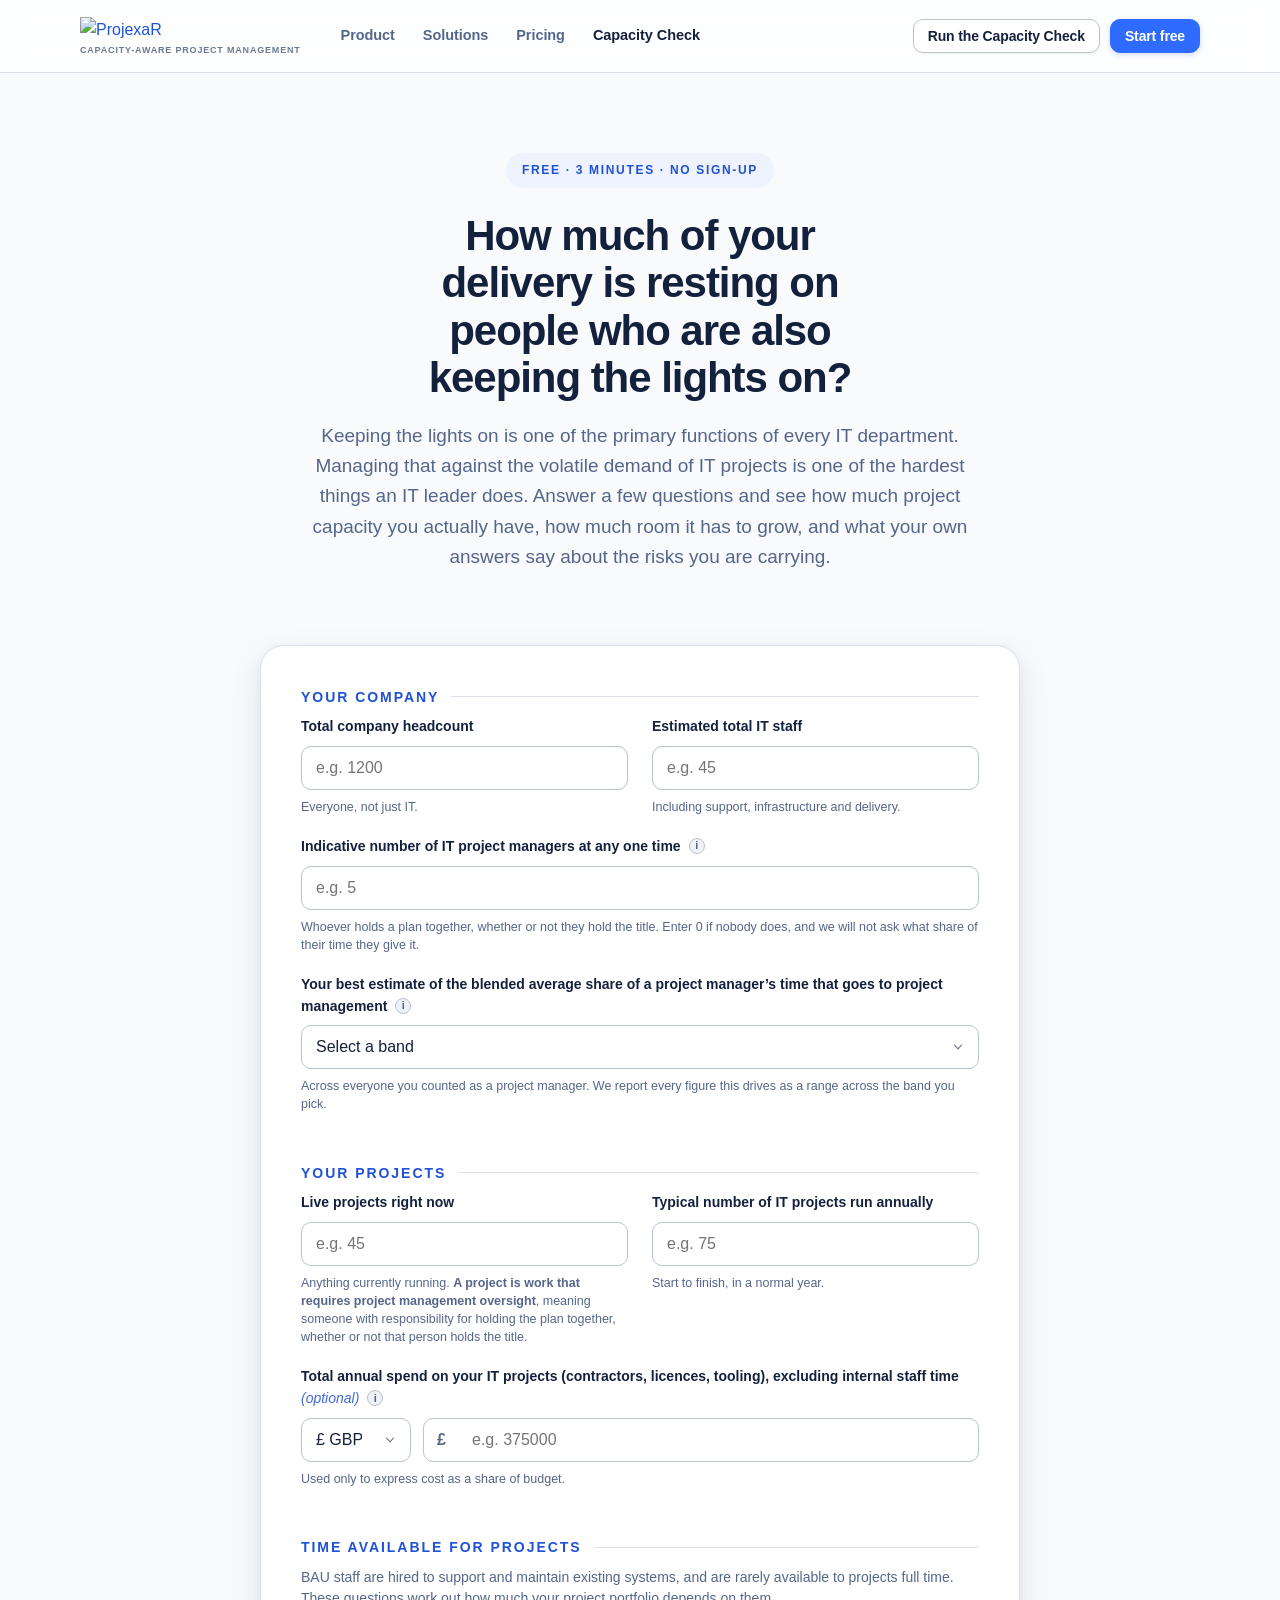
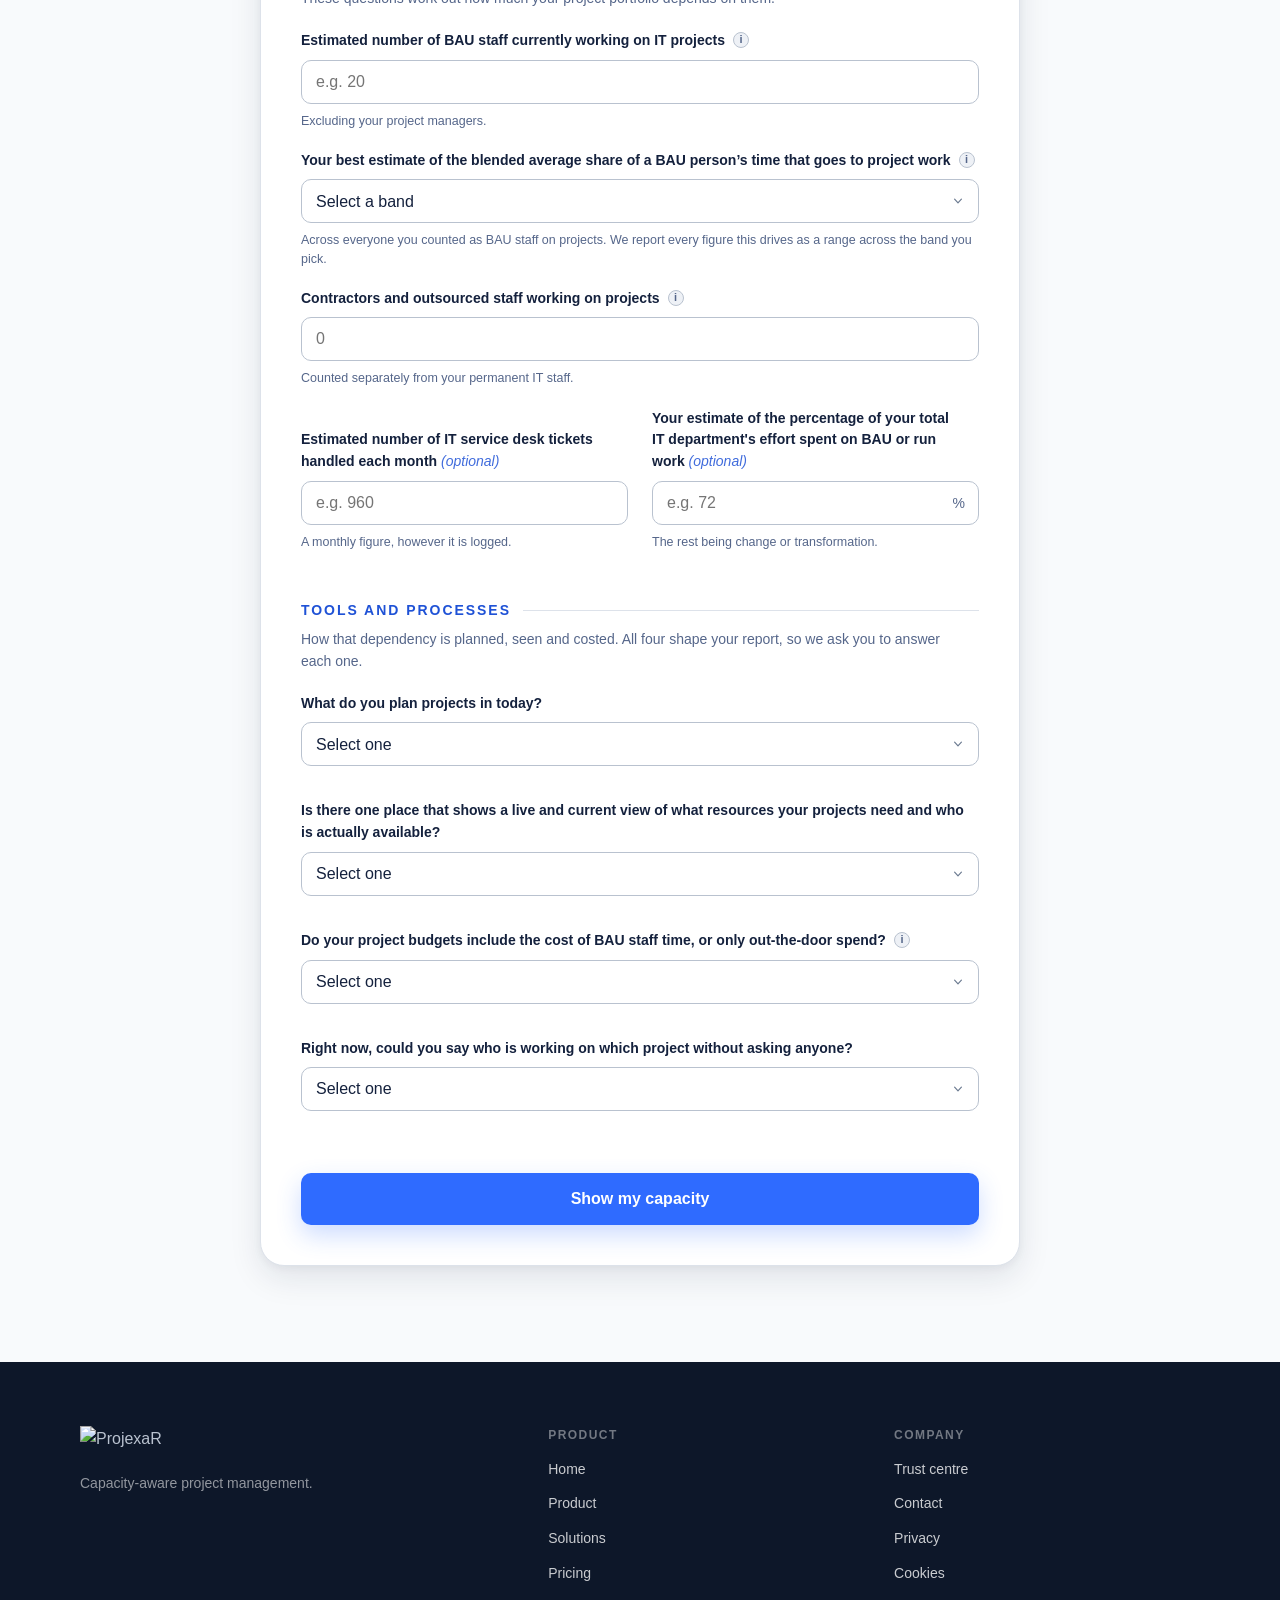
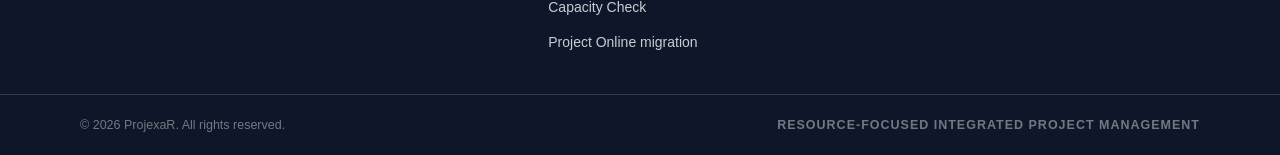
==== commit 7f2c40c4: "Privacy Policy v1.1 (Learning, hosting) and new Cookie Policy - Privacy Policy: adds learning.projex" ====
--- a/public/capacity-check/index.html
+++ b/public/capacity-check/index.html
@@ -1850,6 +1850,7 @@
       <a href="/trust/">Trust centre</a>
       <a href="/contact/">Contact</a>
       <a href="/privacy/">Privacy</a>
+      <a href="/cookies/">Cookies</a>
     </div>
   </div>
   <div class="pxr-footer__bottom">
@@ -1899,10 +1900,36 @@
 </script>
 
 <script>
+/* PR17 §2-§5 capture hook, on the same fire-and-forget footing as
+   submitToSender above and for the same reason — a capture failure must never
+   touch a report the visitor already has.
+
+   Kept on its own window hook rather than sharing bare `fetch` with
+   verifyReportLink's boot-time check (PR17 §6): that check reads its
+   response synchronously on load, this one never does, and the two must not
+   be able to land in the same call count when a test stubs `fetch` for one
+   of them. */
+window.submitCapture = function(payload){
+  fetch('/api/capacity-capture', {
+    method: 'POST',
+    headers: { 'Content-Type': 'application/json' },
+    body: JSON.stringify(payload)
+  }).catch(function(){});
+};
+</script>
+
+<script>
 (function(){
   "use strict";
 
   /* ================= Constants ================= */
+
+  /* PR17 §2. Captured on every row so a row taken under one set of bands can
+     be recomputed correctly later even after compute() or a band changes —
+     without it, a row captured today and one captured after the next
+     threshold change are not comparable and nothing records why. Bump this
+     whenever compute() or a band changes; nothing else reads it. */
+  var TOOL_VERSION = 1;
 
   var PRICE_MONTH = 10, PRICE_YEAR = 100;
   var CURRENCY = { GBP:'£', USD:'$', EUR:'€', AUD:'A$', NZD:'NZ$', CAD:'C$' };
@@ -5501,6 +5528,137 @@
   var lastV = null, lastC = null;
   $('year').textContent = new Date().getFullYear();
 
+  /* PR17 §3. A pseudonymous identifier so repeated submissions in one sitting
+     read as one visitor adjusting figures, not several. Held in page memory
+     ONLY — never sessionStorage, localStorage or a cookie. Storing an
+     analytics identifier on the visitor's device engages PECR and would need
+     a consent banner; a value that lives only in this closure for the life of
+     the page stores nothing on the device, so the tool stays cookie-free. The
+     cost is a reload starts a new session, which is acceptable: the case this
+     exists for is a number changed and the button pressed again, which
+     happens without a reload. Generated with crypto.randomUUID() and never
+     derived from anything about the visitor — no IP, no user agent, no
+     fingerprint, which would be worse than a stored identifier, legally and
+     ethically alike. */
+  var sessionId = null;
+  function getSessionId(){
+    if(!sessionId) sessionId = crypto.randomUUID();
+    return sessionId;
+  }
+
+  /* PR17 §2, §5. Inputs only, never a computed value: everything compute()
+     derives is re-derivable from these given TOOL_VERSION, so a schema change
+     is never needed just because a band or a formula moves. Optional inputs
+     left blank are already null on `v` (OPTIONAL_NUMERIC in readAndValidate)
+     and that distinction is carried straight through rather than collapsed to
+     0. Values are the raw form codes read off `v`, never selText() — see
+     TOOL_VERSION's comment and the PR17 §10 decision record for why this
+     store departs from the "anything leaving this page uses selText()" rule
+     that governs the printed report and the Sender payload.
+
+     A gate_passed row carries none of this (§5): "the session identifier and
+     the event are the whole of it", so `v` is not read at all when event is
+     not 'submit'. */
+  function captureRow(v, event){
+    var row = { session_id: getSessionId(), event: event, tool_version: TOOL_VERSION };
+    if(event === 'submit'){
+      row.company_headcount = v.companyHeadcount;
+      row.it_staff = v.staff;
+      row.pm_count = v.pms;
+      row.pm_share_band = v.pms > 0 ? Number(v.pmPercent2) : null;
+      row.live_projects = v.live;
+      row.annual_projects = v.annual;
+      row.currency = v.currency;
+      row.project_spend = v.spend;
+      row.bau_staff = v.bauStaff;
+      row.bau_share_band = Number(v.bauPercent2);
+      row.contractors = v.contractors;
+      row.tickets_per_month = v.ticketsPerMonth;
+      row.run_share = v.bauSplitEstimate;
+      row.toolset = v.toolset;
+      row.single_view = v.resourceVisibility;
+      row.budget_tracking = v.budgetTracking;
+      row.who_on_what = v.assignmentKnowledge;
+      /* The eighteenth input, added after gate 1.2: without it a stored row
+         cannot reproduce its own cost figures, which is the whole reason this
+         store holds inputs rather than computed values. Always the effective
+         figure the report actually used, never null — nulling it when
+         untouched would make null mean "whatever ASHE_MEDIAN was at the
+         time", which nothing maps tool_version back to, and this field is
+         never genuinely unanswered the way the OPTIONAL_NUMERIC fields are:
+         boot pre-fills it with ASHE_MEDIAN (line ~5703), so there is no
+         blank state to preserve here, only a value. */
+      row.median_salary = v.loadedSalary;
+    }
+    return row;
+  }
+
+  /* PR17 §6. A respondent who follows the link in their own report email lands
+     here with a `t` param the Worker signed when it built {{report_permalink}}
+     (src/worker.js). The on-page "Your link, saved" control and permalink()
+     never carry one — the browser has no access to the signing secret — so
+     only the emailed copy can ever verify, which is what makes copying the
+     link from the page re-gate the way §6 requires.
+
+     Held in one flag for the life of the page, set at most once. render()
+     never touches #gate (only the gateBtn handler and this do), so editing a
+     figure in the collapsed form and pressing "Show my capacity" again — the
+     scenario PR10's collapse invites — recomputes the report but leaves this
+     state exactly where it was. That is what "survives an edit" means here:
+     nothing re-checks the token against the edited figures, because nothing
+     re-checks it at all once this is true. Re-deriving the signed string on
+     every render and re-verifying it would fail the moment a figure changed,
+     which is the one flaw the review flagged. */
+  var reportLinkVerified = false;
+
+  /* The exact string the Worker signed: `permalink + '&t=' + token`, built by
+     literal concatenation in handleCapacityReport, never through PARAMS. That
+     is what makes this reconstructable byte for byte — rebuilding the query
+     through URLSearchParams risks a different parameter order or a different
+     percent-encoding from what permalink() produced when the link was signed,
+     either of which would fail a genuine, unedited link. Stripping the fixed
+     `&t=...` suffix instead needs no encoding decisions at all. */
+  function strippedLinkBase(){
+    return (location.origin + location.pathname + location.search).replace(/&t=[^&]*$/, '');
+  }
+
+  /* POST, not GET, on the reviewer's instruction: a GET would put every answer
+     the permalink carries into Cloudflare's request logs for no reason: the
+     permalink already carries them by design, so this is not a new exposure,
+     but a body does the job without adding one. Fire-and-forget like every
+     other capture path here — a network failure or a stale token just leaves
+     the ordinary gate in place, which is today's behaviour for everyone. */
+  function verifyReportLink(token){
+    if(typeof fetch !== 'function') return;
+    fetch('/api/verify-report-link', {
+      method:'POST',
+      headers:{'Content-Type':'application/json'},
+      body: JSON.stringify({ permalink: strippedLinkBase(), t: token })
+    }).then(function(r){ return r.json(); })
+      .then(function(res){ if(res && res.ok) showVerifiedGate(); })
+      .catch(function(){ /* falls back to the ordinary gate; nothing to undo */ });
+  }
+
+  /* Replaces #gate exactly as a first-time gate success does, without ever
+     asking for an email: this reader already gave one, and re-asking is the
+     duplicate-subscriber bug §6 exists to close. No Sender call — this store
+     holds who they are already — and no PDF auto-opened on arrival, since a
+     bookmarked link may be revisited more than once and an unannounced print
+     dialog every time would be worse than the gate it replaces. */
+  function showVerifiedGate(){
+    if(reportLinkVerified) return;
+    reportLinkVerified = true;
+    $('gate').innerHTML =
+      '<div class="gate-success"><div class="tick" aria-hidden="true">✓</div>'
+      + '<h3>Welcome back</h3>'
+      + '<p class="gate-sub">This is the report from the link you were sent. It opens in your browser’s '
+      + 'print view. Choose <strong>Save as PDF</strong> as the destination.</p>'
+      + '<button type="button" class="btn btn-primary" id="openReport">Open the report</button></div>';
+    $('openReport').addEventListener('click', openReport);
+    $('noteBlock').hidden = false;
+    track('capacity_check_link_verified', lastC ? ragProps(lastC) : {});
+  }
+
   /* Recompute and redraw from the current form state, without scrolling or
      firing an analytics event. The loaded-cost control calls this: an edited
      salary has to flow through the whole report, the printed PDF and the shared
@@ -5591,6 +5749,13 @@
       split_given: lastV.bauSplitEstimate === null ? 0 : 1,
       spend_given: lastV.spend === null ? 0 : 1
     }));
+
+    /* PR17 §1.2, §4. Last, and fire-and-forget: the report has already
+       rendered and is already on screen by this line, and nothing above this
+       call may wait on it or be affected by its failure. */
+    if(typeof window.submitCapture === 'function'){
+      try{ window.submitCapture(captureRow(lastV, 'submit')); }catch(e){}
+    }
   });
 
   $('trialCta').addEventListener('click', function(){
@@ -5729,6 +5894,15 @@
        success state above. */
     if(typeof window.submitToSender === 'function'){ try{ window.submitToSender(payload); }catch(e){} }
     else console.info('[ProjexaR] Sender endpoint not wired. Payload:', payload);
+
+    /* PR17 §5. The respondent has passed the gate at this point regardless of
+       whether the Sender call above succeeds — Sender's own submission is
+       fire-and-forget and can fail for any reason without this being taken
+       back. Fired on the same footing as the call above: last, and never
+       able to affect anything on screen. */
+    if(typeof window.submitCapture === 'function'){
+      try{ window.submitCapture(captureRow(null, 'gate_passed')); }catch(e){}
+    }
   });
 
   /* ---- The copy control (PR9 §4.1) ----
@@ -5807,6 +5981,11 @@
          than behind it. */
       $('report').scrollIntoView({behavior:'auto',block:'start'});
       track('capacity_check_reopened', ragProps(lastC));
+      /* PR17 §6. Only a link the Worker signed carries `t`; the on-page share
+         control and every link saved before this shipped never will, and
+         both keep re-gating exactly as before. */
+      var linkToken = new URLSearchParams(location.search).get('t');
+      if(linkToken) verifyReportLink(linkToken);
     }
   }
 
@@ -5818,6 +5997,8 @@
                         compare:compare, loadedCostOf:loadedCostOf, bandContaining:bandContaining,
                         selText:selText, readAndValidate:readAndValidate, permalink:permalink, rerender:rerender,
                         bandsStatement:bandsStatement, bandsDisclosure:bandsDisclosure,
+                        strippedLinkBase:strippedLinkBase, showVerifiedGate:showVerifiedGate,
+                        isReportLinkVerified:function(){ return reportLinkVerified; },
                         STATUS_WORD:STATUS_WORD,
                         TICKETS_PER_AGENT_LO:TICKETS_PER_AGENT_LO, TICKETS_PER_AGENT_HI:TICKETS_PER_AGENT_HI,
                         ASHE_MEDIAN:ASHE_MEDIAN, ASHE_YEAR:ASHE_YEAR,
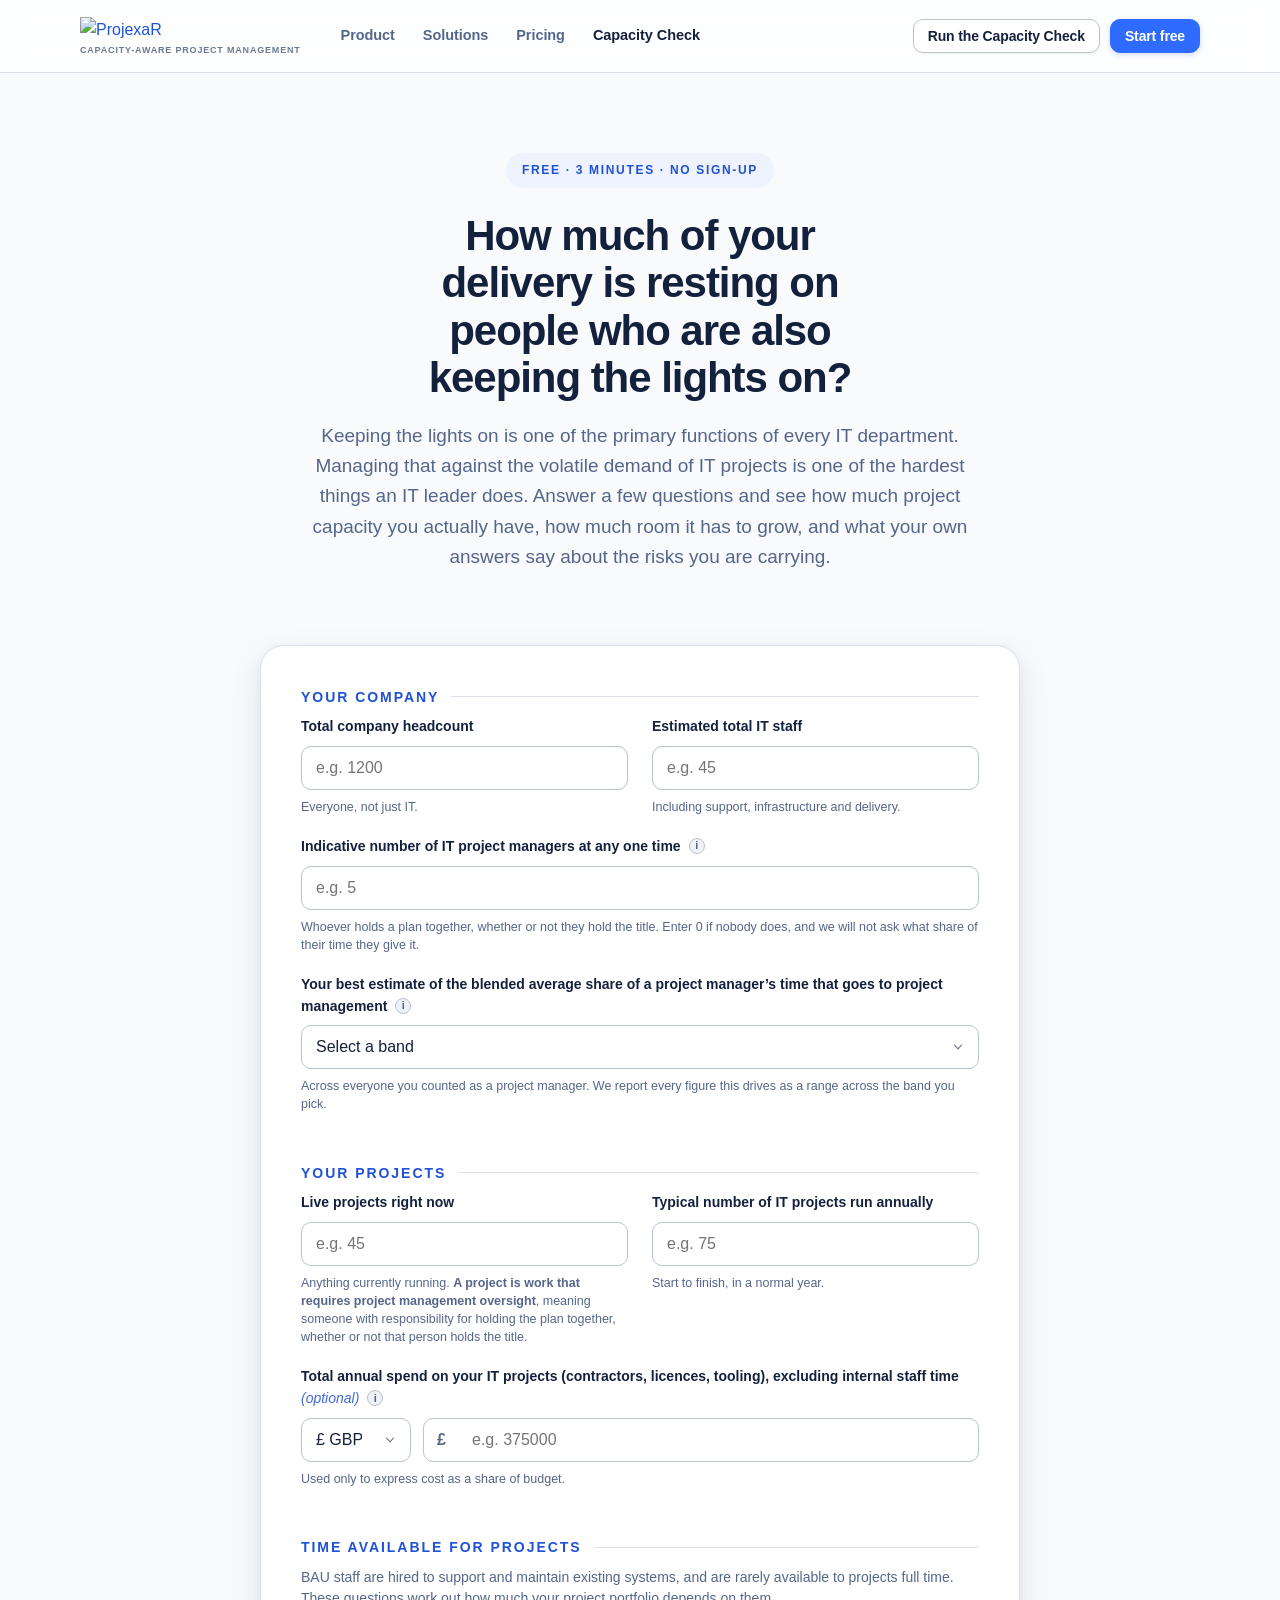
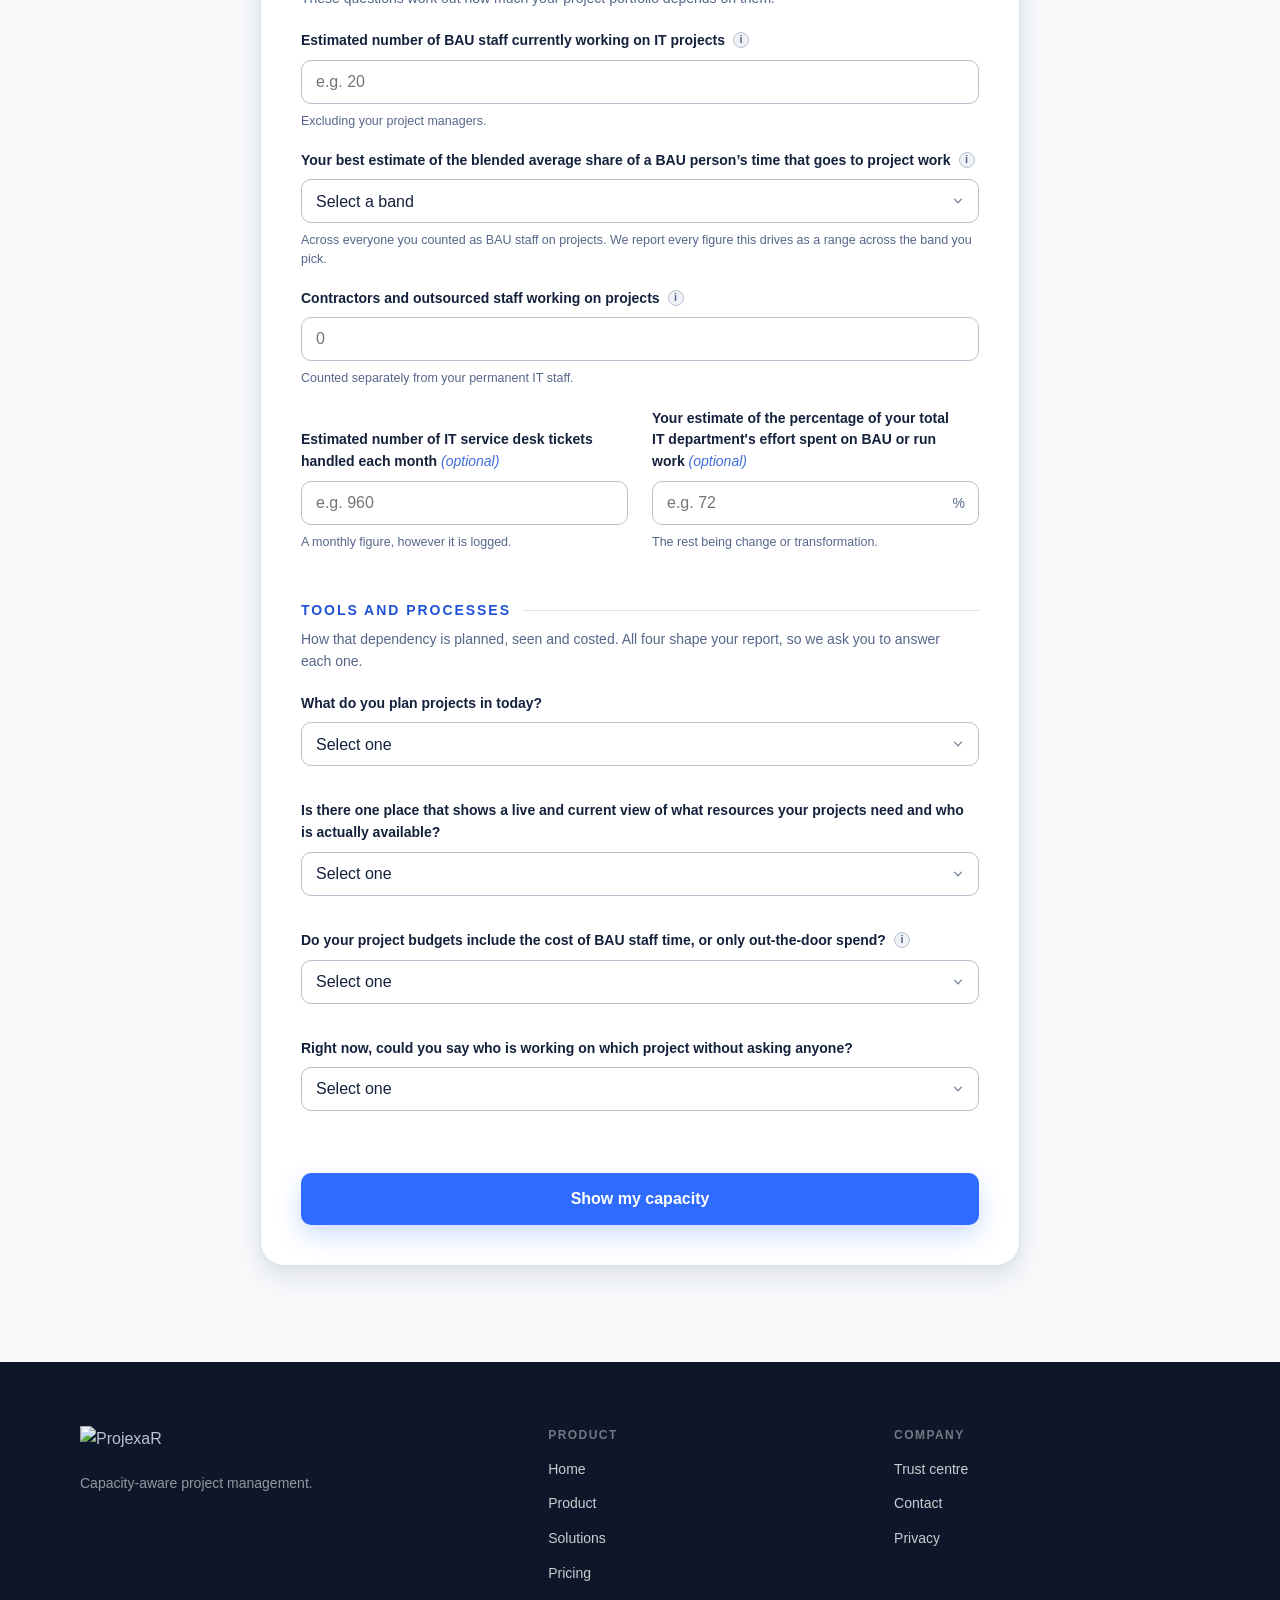
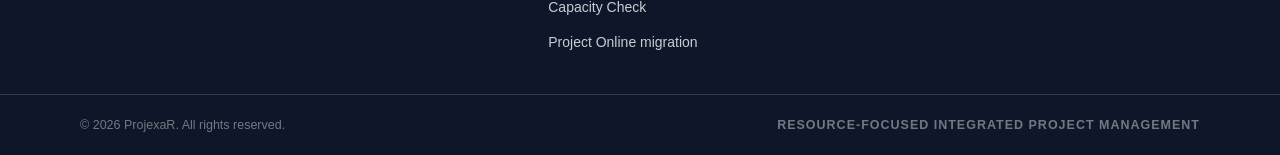
==== commit d288cf15: "Stop logging email addresses; use "Privacy Policy" consistently - worker.js: the consent and Turnsti" ====
--- a/public/capacity-check/index.html
+++ b/public/capacity-check/index.html
@@ -1480,7 +1480,7 @@
              element is empty until then, so nothing is announced on load. -->
         <label class="consent" for="ack">
           <input type="checkbox" id="ack" aria-describedby="ackError">
-          <span>Email me my report. ProjexaR will also send occasional related emails, and you can stop these at any time. <a href="/privacy/">Privacy Notice</a></span>
+          <span>Email me my report. ProjexaR will also send occasional related emails, and you can stop these at any time. <a href="/privacy/">Privacy Policy</a></span>
         </label>
         <p id="ackError" role="alert"></p>
 
@@ -1850,7 +1850,6 @@
       <a href="/trust/">Trust centre</a>
       <a href="/contact/">Contact</a>
       <a href="/privacy/">Privacy</a>
-      <a href="/cookies/">Cookies</a>
     </div>
   </div>
   <div class="pxr-footer__bottom">
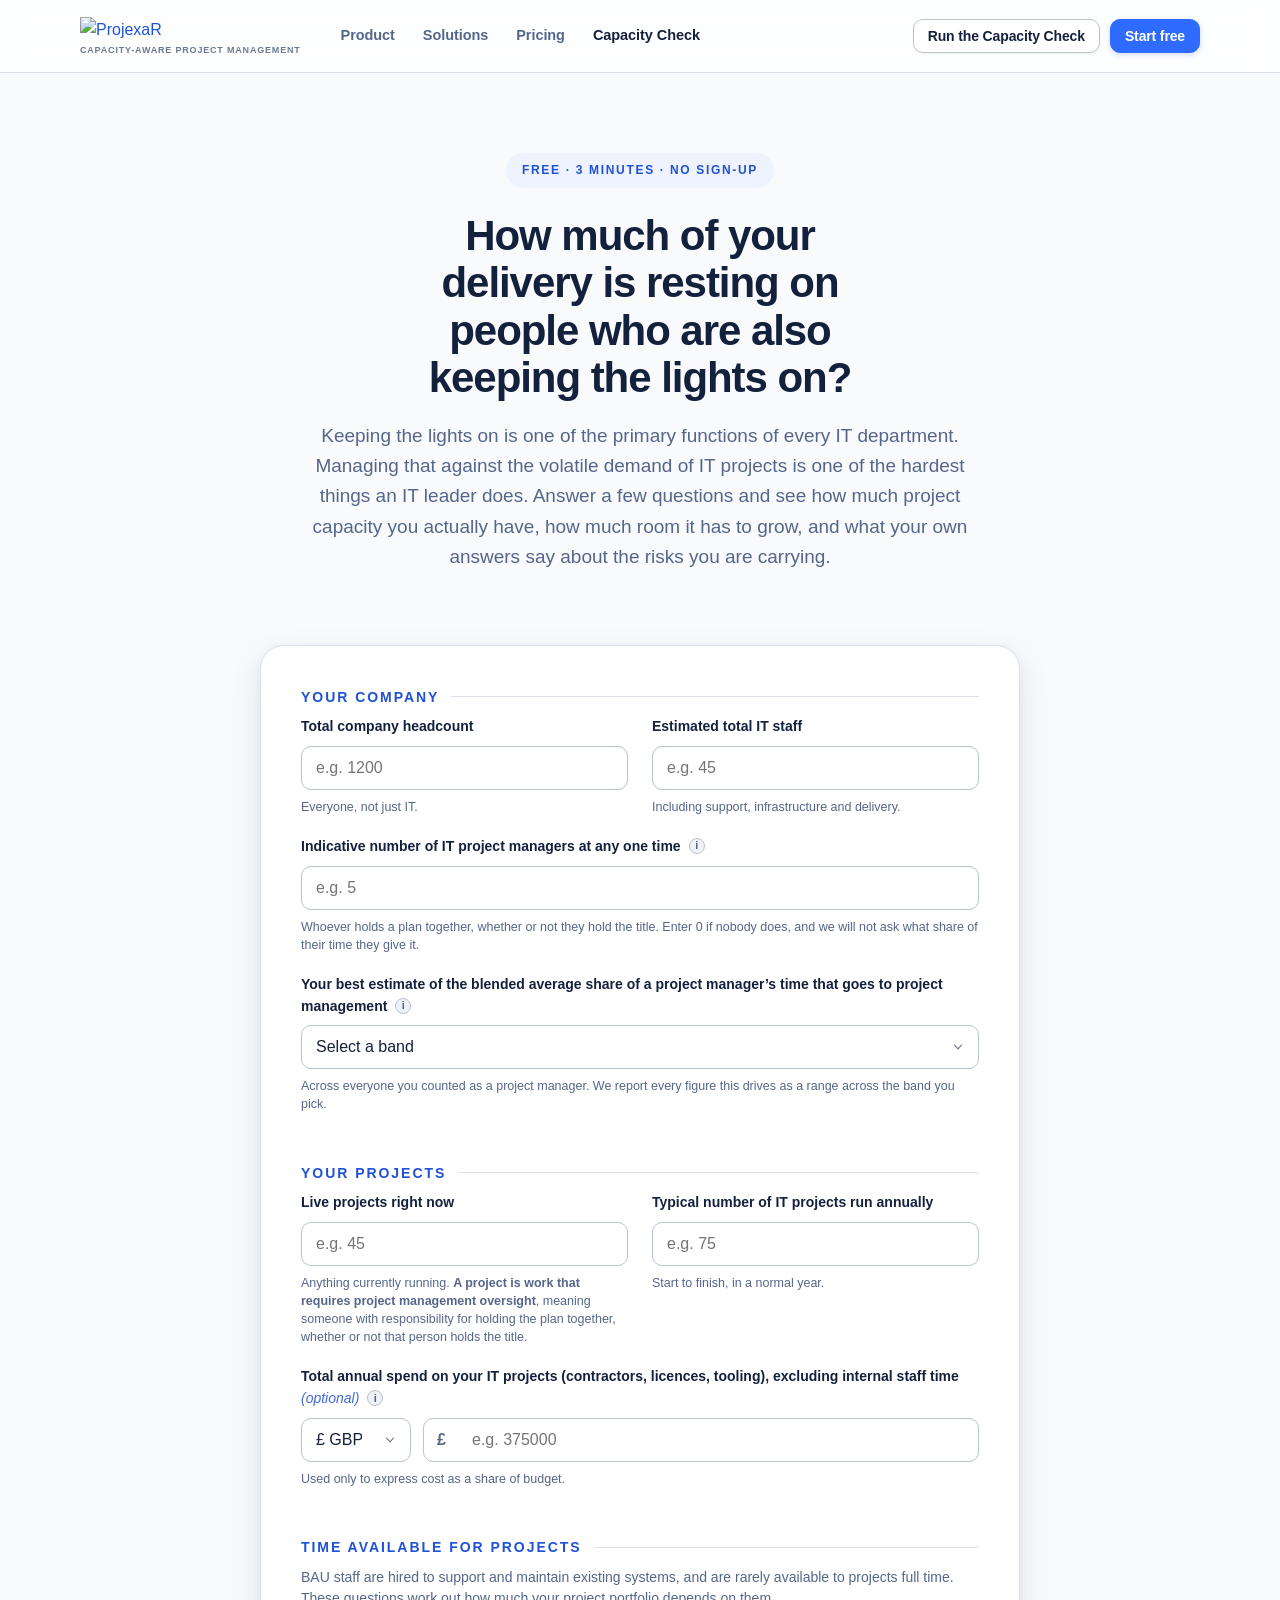
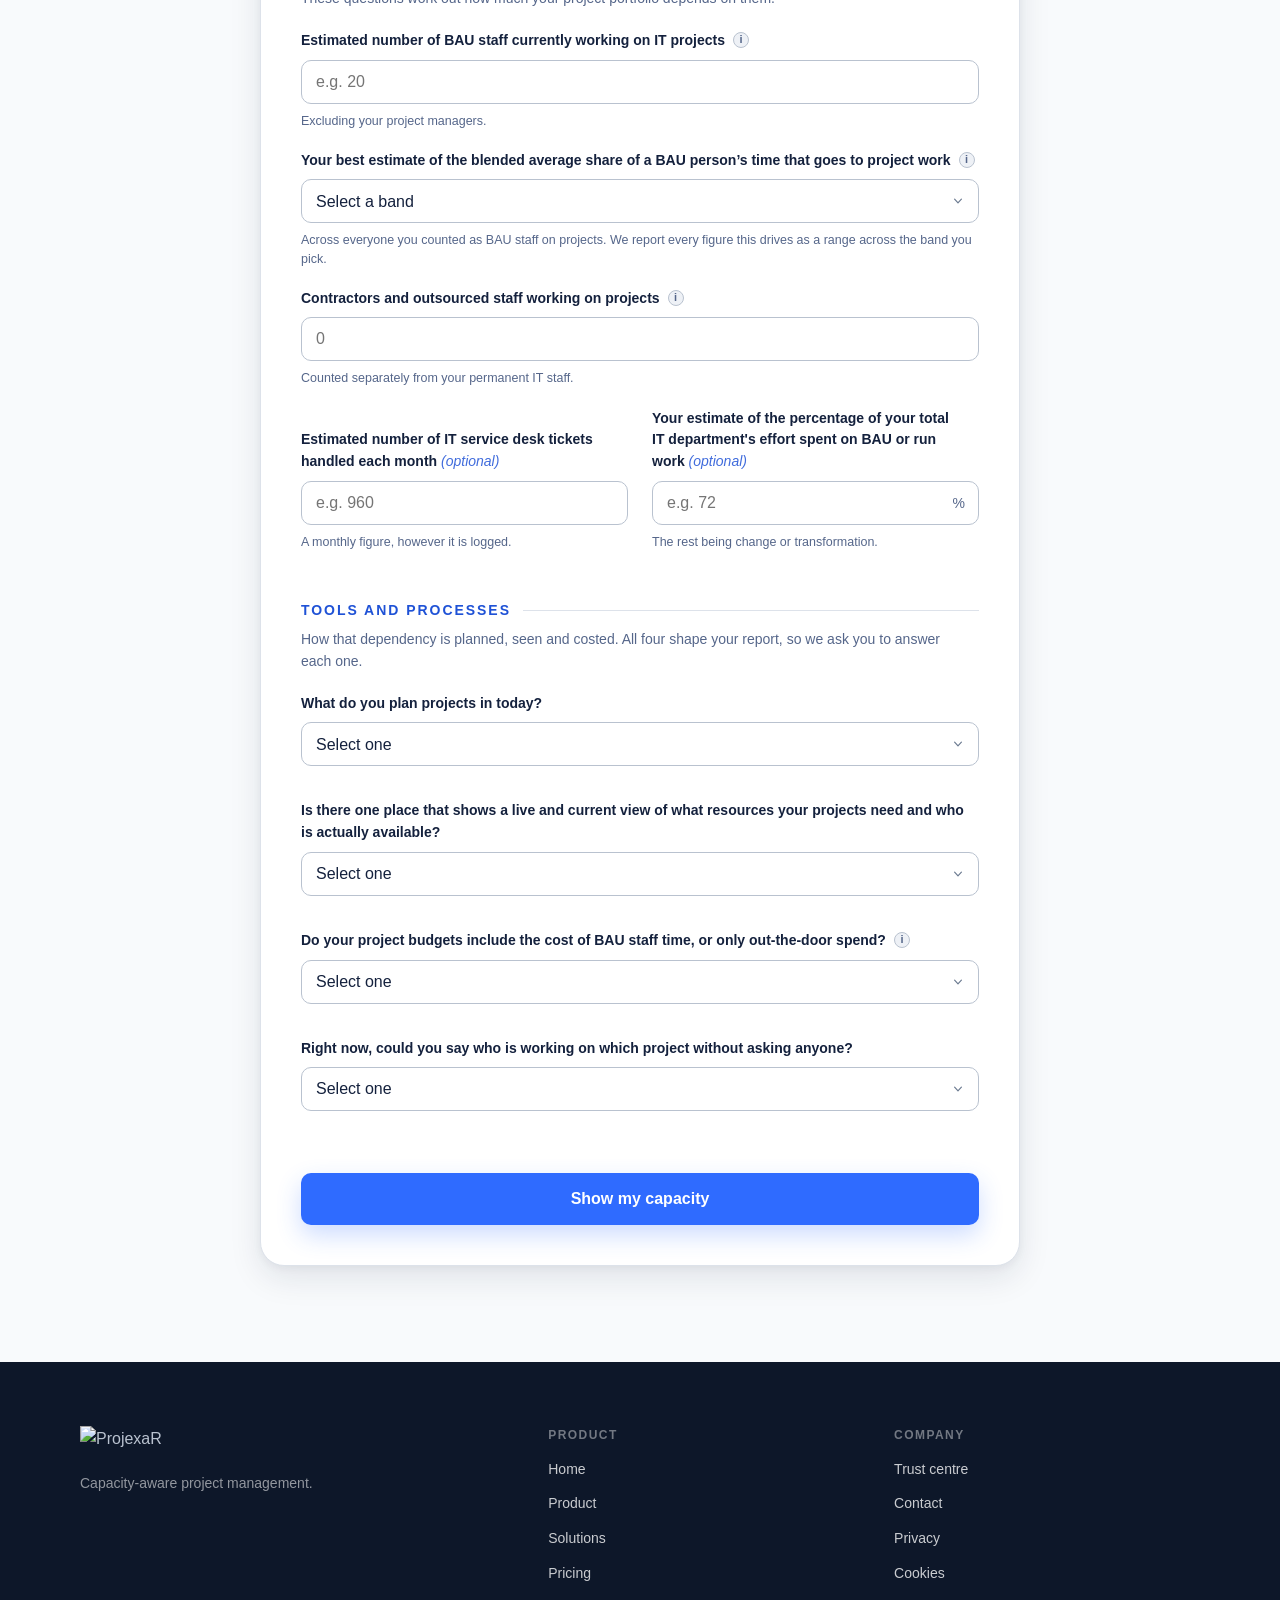
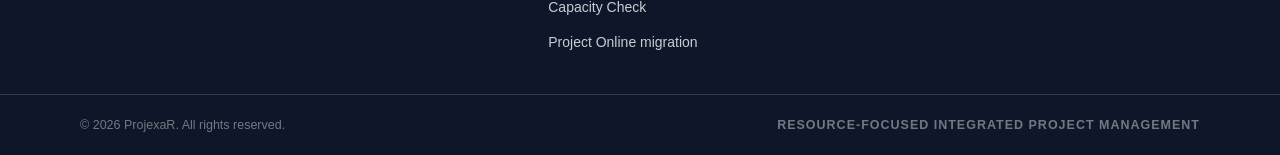
==== commit 370a788a: "Merge pull request #31 from sinbad0709/privacy-learning-cookie-policy Privacy Policy v1.1 (ProjexaR " ====
--- a/public/capacity-check/index.html
+++ b/public/capacity-check/index.html
@@ -1480,7 +1480,7 @@
              element is empty until then, so nothing is announced on load. -->
         <label class="consent" for="ack">
           <input type="checkbox" id="ack" aria-describedby="ackError">
-          <span>Email me my report. ProjexaR will also send occasional related emails, and you can stop these at any time. <a href="/privacy/">Privacy Policy</a></span>
+          <span>Email me my report. ProjexaR will also send occasional related emails, and you can stop these at any time. <a href="/privacy/">Privacy Notice</a></span>
         </label>
         <p id="ackError" role="alert"></p>
 
@@ -1850,6 +1850,7 @@
       <a href="/trust/">Trust centre</a>
       <a href="/contact/">Contact</a>
       <a href="/privacy/">Privacy</a>
+      <a href="/cookies/">Cookies</a>
     </div>
   </div>
   <div class="pxr-footer__bottom">
